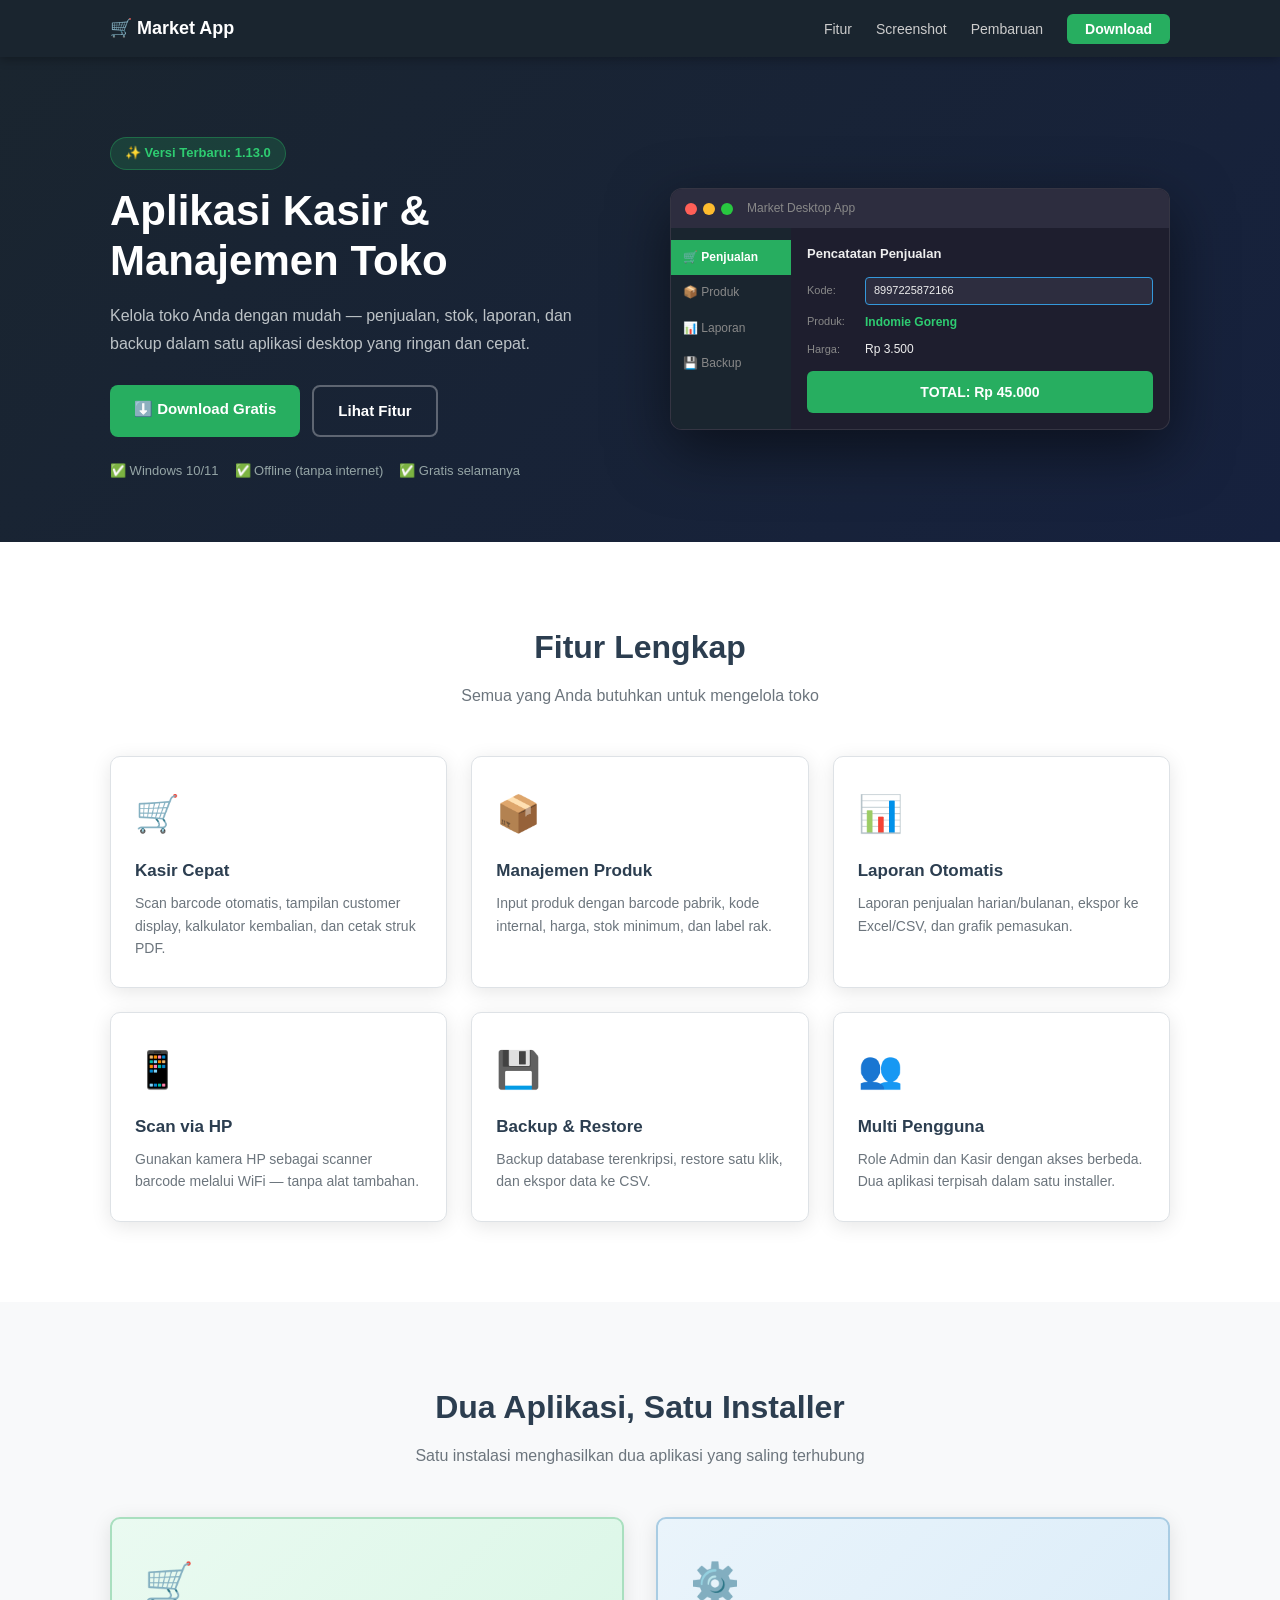
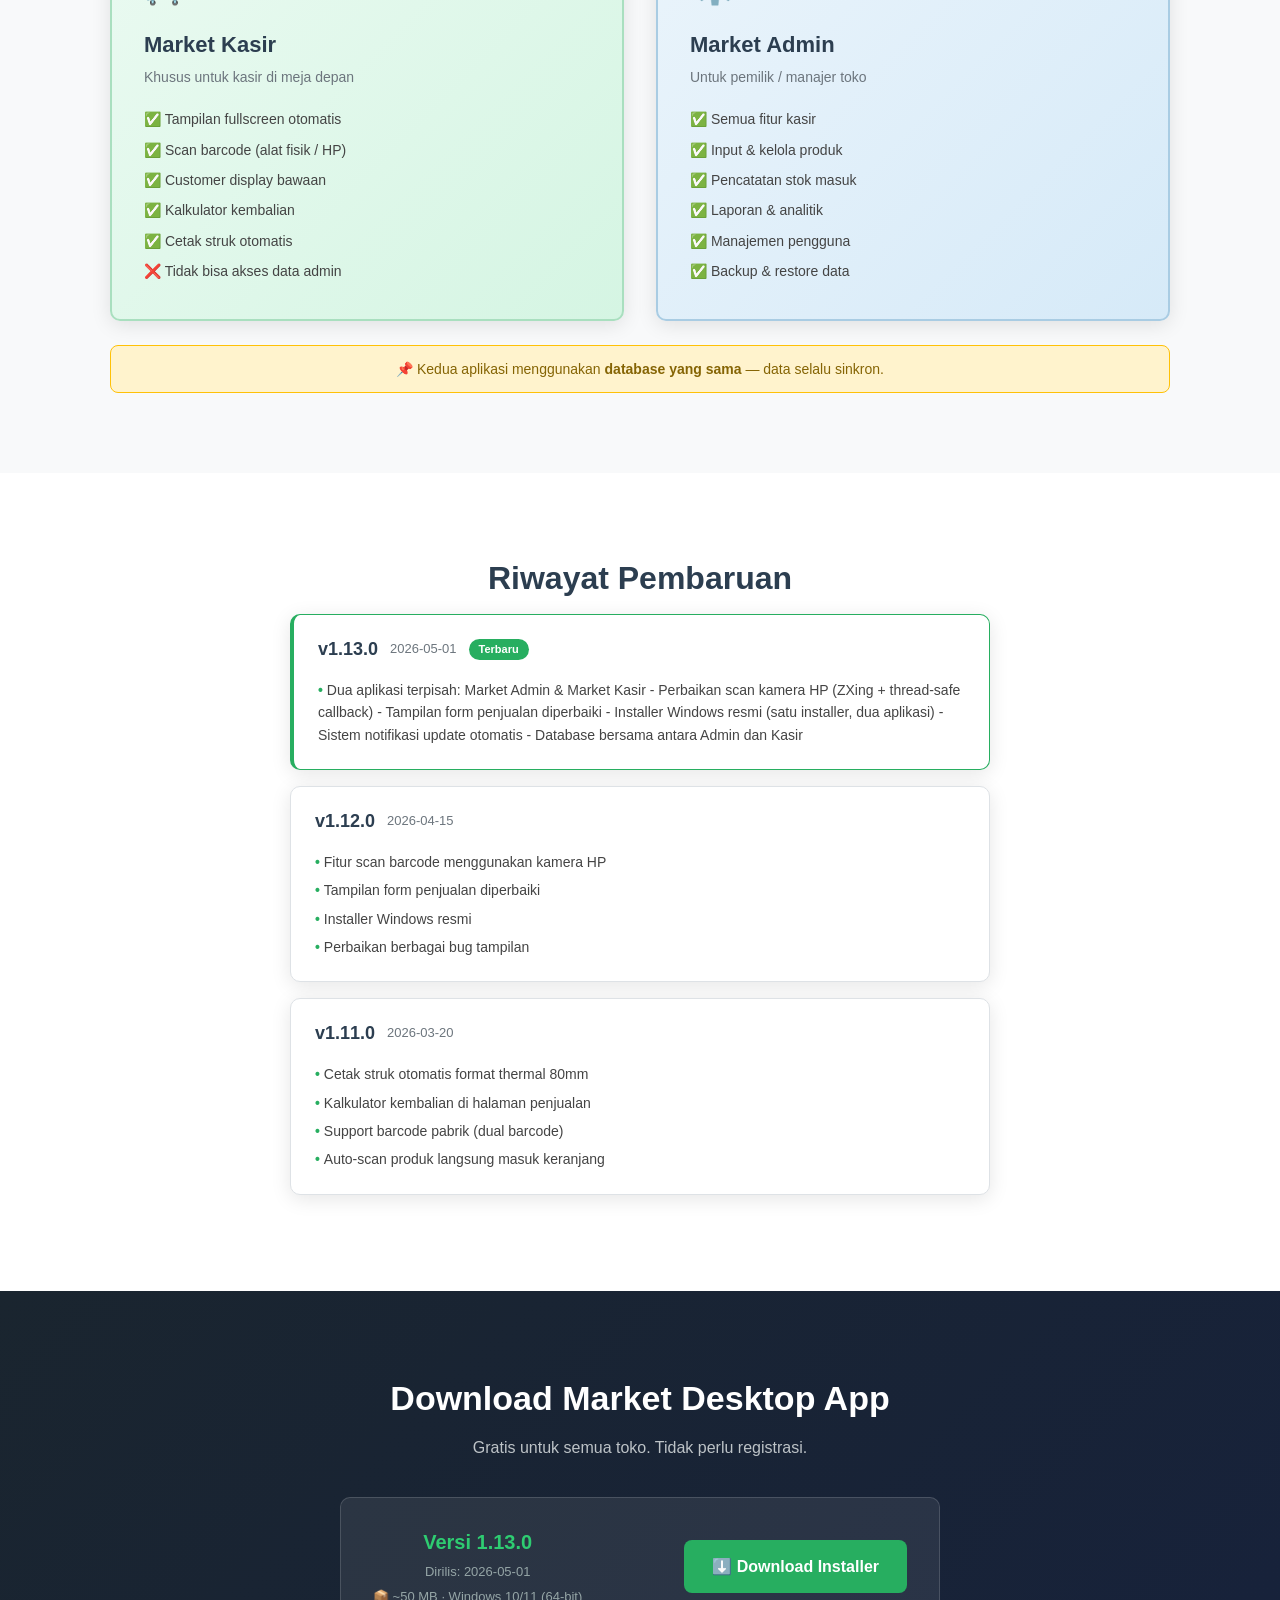
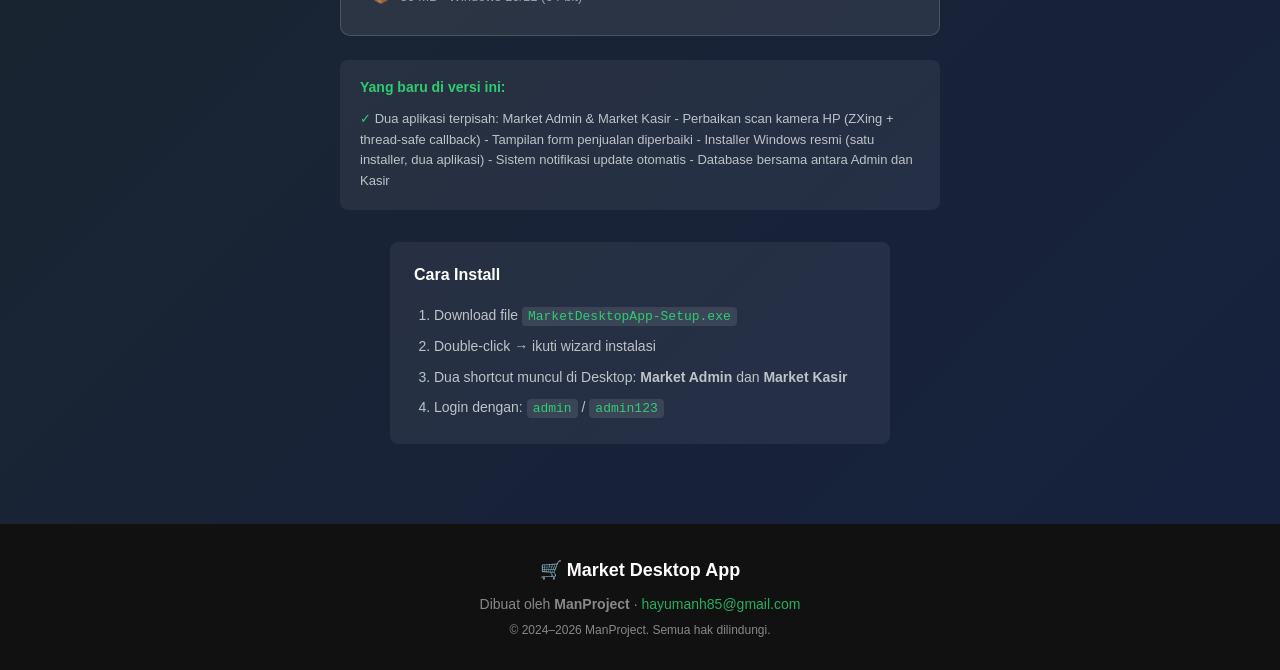
==== index.html @ da77fe24 "Add files via upload" ====
<!DOCTYPE html>
<html lang="id">
<head>
  <meta charset="UTF-8">
  <meta name="viewport" content="width=device-width, initial-scale=1.0">
  <title>Market Desktop App — Aplikasi Kasir & Manajemen Toko</title>
  <meta name="description" content="Aplikasi kasir dan manajemen stok toko. Gratis, mudah digunakan, lengkap dengan laporan dan backup data.">
  <link rel="stylesheet" href="assets/style.css">
</head>
<body>

<!-- ── NAVBAR ─────────────────────────────────────────────────────── -->
<nav class="navbar">
  <div class="container nav-inner">
    <div class="nav-brand">🛒 Market App</div>
    <ul class="nav-links">
      <li><a href="#fitur">Fitur</a></li>
      <li><a href="#screenshot">Screenshot</a></li>
      <li><a href="#changelog">Pembaruan</a></li>
      <li><a href="#download" class="btn-nav">Download</a></li>
    </ul>
  </div>
</nav>

<!-- ── HERO ───────────────────────────────────────────────────────── -->
<section class="hero">
  <div class="container hero-inner">
    <div class="hero-text">
      <div class="badge">✨ Versi Terbaru: <span id="hero-version">1.13.0</span></div>
      <h1>Aplikasi Kasir &amp;<br>Manajemen Toko</h1>
      <p class="hero-sub">
        Kelola toko Anda dengan mudah — penjualan, stok, laporan, dan backup
        dalam satu aplikasi desktop yang ringan dan cepat.
      </p>
      <div class="hero-btns">
        <a href="#download" class="btn btn-primary">⬇️ Download Gratis</a>
        <a href="#fitur" class="btn btn-outline">Lihat Fitur</a>
      </div>
      <div class="hero-meta">
        <span>✅ Windows 10/11</span>
        <span>✅ Offline (tanpa internet)</span>
        <span>✅ Gratis selamanya</span>
      </div>
    </div>
    <div class="hero-visual">
      <div class="app-mockup">
        <div class="mockup-bar">
          <span class="dot red"></span>
          <span class="dot yellow"></span>
          <span class="dot green"></span>
          <span class="mockup-title">Market Desktop App</span>
        </div>
        <div class="mockup-body">
          <div class="mockup-sidebar">
            <div class="mock-menu active">🛒 Penjualan</div>
            <div class="mock-menu">📦 Produk</div>
            <div class="mock-menu">📊 Laporan</div>
            <div class="mock-menu">💾 Backup</div>
          </div>
          <div class="mockup-content">
            <div class="mock-title">Pencatatan Penjualan</div>
            <div class="mock-row"><span class="mock-label">Kode:</span><span class="mock-input">8997225872166</span></div>
            <div class="mock-row"><span class="mock-label">Produk:</span><span class="mock-val green">Indomie Goreng</span></div>
            <div class="mock-row"><span class="mock-label">Harga:</span><span class="mock-val">Rp 3.500</span></div>
            <div class="mock-total">TOTAL: Rp 45.000</div>
          </div>
        </div>
      </div>
    </div>
  </div>
</section>

<!-- ── FITUR ──────────────────────────────────────────────────────── -->
<section class="section" id="fitur">
  <div class="container">
    <h2 class="section-title">Fitur Lengkap</h2>
    <p class="section-sub">Semua yang Anda butuhkan untuk mengelola toko</p>
    <div class="features-grid">
      <div class="feature-card">
        <div class="feature-icon">🛒</div>
        <h3>Kasir Cepat</h3>
        <p>Scan barcode otomatis, tampilan customer display, kalkulator kembalian, dan cetak struk PDF.</p>
      </div>
      <div class="feature-card">
        <div class="feature-icon">📦</div>
        <h3>Manajemen Produk</h3>
        <p>Input produk dengan barcode pabrik, kode internal, harga, stok minimum, dan label rak.</p>
      </div>
      <div class="feature-card">
        <div class="feature-icon">📊</div>
        <h3>Laporan Otomatis</h3>
        <p>Laporan penjualan harian/bulanan, ekspor ke Excel/CSV, dan grafik pemasukan.</p>
      </div>
      <div class="feature-card">
        <div class="feature-icon">📱</div>
        <h3>Scan via HP</h3>
        <p>Gunakan kamera HP sebagai scanner barcode melalui WiFi — tanpa alat tambahan.</p>
      </div>
      <div class="feature-card">
        <div class="feature-icon">💾</div>
        <h3>Backup &amp; Restore</h3>
        <p>Backup database terenkripsi, restore satu klik, dan ekspor data ke CSV.</p>
      </div>
      <div class="feature-card">
        <div class="feature-icon">👥</div>
        <h3>Multi Pengguna</h3>
        <p>Role Admin dan Kasir dengan akses berbeda. Dua aplikasi terpisah dalam satu installer.</p>
      </div>
    </div>
  </div>
</section>

<!-- ── DUA APLIKASI ───────────────────────────────────────────────── -->
<section class="section section-alt" id="apps">
  <div class="container">
    <h2 class="section-title">Dua Aplikasi, Satu Installer</h2>
    <p class="section-sub">Satu instalasi menghasilkan dua aplikasi yang saling terhubung</p>
    <div class="apps-grid">
      <div class="app-card kasir">
        <div class="app-icon">🛒</div>
        <h3>Market Kasir</h3>
        <p class="app-desc">Khusus untuk kasir di meja depan</p>
        <ul>
          <li>✅ Tampilan fullscreen otomatis</li>
          <li>✅ Scan barcode (alat fisik / HP)</li>
          <li>✅ Customer display bawaan</li>
          <li>✅ Kalkulator kembalian</li>
          <li>✅ Cetak struk otomatis</li>
          <li>❌ Tidak bisa akses data admin</li>
        </ul>
      </div>
      <div class="app-card admin">
        <div class="app-icon">⚙️</div>
        <h3>Market Admin</h3>
        <p class="app-desc">Untuk pemilik / manajer toko</p>
        <ul>
          <li>✅ Semua fitur kasir</li>
          <li>✅ Input &amp; kelola produk</li>
          <li>✅ Pencatatan stok masuk</li>
          <li>✅ Laporan &amp; analitik</li>
          <li>✅ Manajemen pengguna</li>
          <li>✅ Backup &amp; restore data</li>
        </ul>
      </div>
    </div>
    <p class="apps-note">📌 Kedua aplikasi menggunakan <strong>database yang sama</strong> — data selalu sinkron.</p>
  </div>
</section>

<!-- ── CHANGELOG ─────────────────────────────────────────────────── -->
<section class="section" id="changelog">
  <div class="container">
    <h2 class="section-title">Riwayat Pembaruan</h2>
    <div class="changelog" id="changelog-list">
      <!-- Diisi otomatis dari version.json -->
      <div class="changelog-loading">Memuat riwayat pembaruan...</div>
    </div>
  </div>
</section>

<!-- ── DOWNLOAD ───────────────────────────────────────────────────── -->
<section class="section section-download" id="download">
  <div class="container download-inner">
    <h2>Download Market Desktop App</h2>
    <p>Gratis untuk semua toko. Tidak perlu registrasi.</p>

    <div class="download-card">
      <div class="download-info">
        <div class="download-version">Versi <span id="dl-version">1.13.0</span></div>
        <div class="download-date">Dirilis: <span id="dl-date">2026-05-01</span></div>
        <div class="download-size">📦 ~50 MB · Windows 10/11 (64-bit)</div>
      </div>
      <a id="dl-btn" href="#" class="btn btn-download" target="_blank">
        ⬇️ Download Installer
      </a>
    </div>

    <div class="download-notes" id="dl-notes">
      <!-- Diisi dari version.json -->
    </div>

    <div class="install-steps">
      <h3>Cara Install</h3>
      <ol>
        <li>Download file <code>MarketDesktopApp-Setup.exe</code></li>
        <li>Double-click → ikuti wizard instalasi</li>
        <li>Dua shortcut muncul di Desktop: <strong>Market Admin</strong> dan <strong>Market Kasir</strong></li>
        <li>Login dengan: <code>admin</code> / <code>admin123</code></li>
      </ol>
    </div>
  </div>
</section>

<!-- ── FOOTER ─────────────────────────────────────────────────────── -->
<footer class="footer">
  <div class="container footer-inner">
    <div class="footer-brand">🛒 Market Desktop App</div>
    <div class="footer-info">
      Dibuat oleh <strong>ManProject</strong> ·
      <a href="mailto:hayumanh85@gmail.com">hayumanh85@gmail.com</a>
    </div>
    <div class="footer-copy">© 2024–2026 ManProject. Semua hak dilindungi.</div>
  </div>
</footer>

<!-- ── SCRIPT ─────────────────────────────────────────────────────── -->
<script>
// Muat data dari version.json
async function muatVersi() {
  try {
    const res = await fetch('version.json?t=' + Date.now());
    const data = await res.json();

    // Update hero
    document.getElementById('hero-version').textContent = data.version;

    // Update download section
    document.getElementById('dl-version').textContent = data.version;
    document.getElementById('dl-date').textContent = data.tanggal;

    const dlBtn = document.getElementById('dl-btn');
    if (data.download_url) dlBtn.href = data.download_url;

    // Tampilkan catatan update
    if (data.notes) {
      const notesEl = document.getElementById('dl-notes');
      const lines = data.notes.split('\\n').filter(l => l.trim());
      notesEl.innerHTML = '<h4>Yang baru di versi ini:</h4><ul>' +
        lines.map(l => `<li>${l.replace(/^[-•]\s*/, '')}</li>`).join('') +
        '</ul>';
    }

    // Changelog
    muatChangelog(data);

  } catch(e) {
    console.error('Gagal muat version.json:', e);
  }
}

function muatChangelog(data) {
  const el = document.getElementById('changelog-list');
  const notes = data.notes ? data.notes.split('\\n').filter(l => l.trim()) : [];
  el.innerHTML = `
    <div class="changelog-item latest">
      <div class="changelog-header">
        <span class="changelog-ver">v${data.version}</span>
        <span class="changelog-date">${data.tanggal}</span>
        <span class="changelog-badge">Terbaru</span>
      </div>
      <ul class="changelog-notes">
        ${notes.map(n => `<li>${n.replace(/^[-•]\s*/, '')}</li>`).join('')}
      </ul>
    </div>
    <div class="changelog-item">
      <div class="changelog-header">
        <span class="changelog-ver">v1.12.0</span>
        <span class="changelog-date">2026-04-15</span>
      </div>
      <ul class="changelog-notes">
        <li>Fitur scan barcode menggunakan kamera HP</li>
        <li>Tampilan form penjualan diperbaiki</li>
        <li>Installer Windows resmi</li>
        <li>Perbaikan berbagai bug tampilan</li>
      </ul>
    </div>
    <div class="changelog-item">
      <div class="changelog-header">
        <span class="changelog-ver">v1.11.0</span>
        <span class="changelog-date">2026-03-20</span>
      </div>
      <ul class="changelog-notes">
        <li>Cetak struk otomatis format thermal 80mm</li>
        <li>Kalkulator kembalian di halaman penjualan</li>
        <li>Support barcode pabrik (dual barcode)</li>
        <li>Auto-scan produk langsung masuk keranjang</li>
      </ul>
    </div>
  `;
}

muatVersi();
</script>

</body>
</html>
---- assets/style.css ----
/* ── Reset & Base ─────────────────────────────────────────────── */
*, *::before, *::after { margin: 0; padding: 0; box-sizing: border-box; }

:root {
  --green:   #27ae60;
  --green-d: #219a52;
  --blue:    #2980b9;
  --dark:    #2c3e50;
  --darker:  #1a252f;
  --light:   #f8f9fa;
  --gray:    #6c757d;
  --border:  #dee2e6;
  --radius:  10px;
  --shadow:  0 4px 20px rgba(0,0,0,.10);
}

html { scroll-behavior: smooth; }

body {
  font-family: -apple-system, 'Segoe UI', Arial, sans-serif;
  color: #333;
  line-height: 1.6;
  background: #fff;
}

.container { max-width: 1100px; margin: 0 auto; padding: 0 20px; }

a { color: var(--green); text-decoration: none; }
a:hover { text-decoration: underline; }

/* ── Navbar ───────────────────────────────────────────────────── */
.navbar {
  position: sticky; top: 0; z-index: 100;
  background: var(--darker);
  box-shadow: 0 2px 10px rgba(0,0,0,.3);
}
.nav-inner {
  display: flex; align-items: center;
  justify-content: space-between;
  padding: 14px 20px;
}
.nav-brand {
  color: white; font-size: 18px; font-weight: 700;
}
.nav-links {
  list-style: none; display: flex; gap: 24px; align-items: center;
}
.nav-links a {
  color: #ccc; font-size: 14px; transition: color .2s;
}
.nav-links a:hover { color: white; text-decoration: none; }
.btn-nav {
  background: var(--green); color: white !important;
  padding: 7px 18px; border-radius: 6px; font-weight: 600;
  transition: background .2s !important;
}
.btn-nav:hover { background: var(--green-d) !important; }

/* ── Hero ─────────────────────────────────────────────────────── */
.hero {
  background: linear-gradient(135deg, var(--darker) 0%, #16213e 100%);
  color: white; padding: 80px 0 60px;
}
.hero-inner {
  display: grid; grid-template-columns: 1fr 1fr;
  gap: 60px; align-items: center;
}
.badge {
  display: inline-block;
  background: rgba(39,174,96,.2); color: #2ecc71;
  border: 1px solid rgba(39,174,96,.4);
  padding: 5px 14px; border-radius: 20px;
  font-size: 13px; font-weight: 600; margin-bottom: 16px;
}
.hero h1 {
  font-size: 42px; font-weight: 800; line-height: 1.2;
  margin-bottom: 16px;
}
.hero-sub {
  font-size: 16px; color: #bdc3c7; margin-bottom: 28px; line-height: 1.7;
}
.hero-btns { display: flex; gap: 12px; margin-bottom: 24px; flex-wrap: wrap; }
.btn {
  display: inline-block; padding: 12px 24px;
  border-radius: 8px; font-weight: 600; font-size: 15px;
  transition: all .2s; cursor: pointer;
}
.btn-primary {
  background: var(--green); color: white;
}
.btn-primary:hover { background: var(--green-d); text-decoration: none; color: white; }
.btn-outline {
  border: 2px solid rgba(255,255,255,.3); color: white;
}
.btn-outline:hover { background: rgba(255,255,255,.1); text-decoration: none; }
.hero-meta { display: flex; gap: 16px; flex-wrap: wrap; }
.hero-meta span { font-size: 13px; color: #95a5a6; }

/* App Mockup */
.app-mockup {
  background: #1e1e2e; border-radius: 12px;
  overflow: hidden; box-shadow: 0 20px 60px rgba(0,0,0,.5);
  border: 1px solid rgba(255,255,255,.1);
}
.mockup-bar {
  background: #2d2d3f; padding: 10px 14px;
  display: flex; align-items: center; gap: 6px;
}
.dot { width: 12px; height: 12px; border-radius: 50%; }
.dot.red    { background: #ff5f57; }
.dot.yellow { background: #febc2e; }
.dot.green  { background: #28c840; }
.mockup-title { color: #888; font-size: 12px; margin-left: 8px; }
.mockup-body { display: flex; }
.mockup-sidebar {
  width: 120px; background: #1a252f; padding: 12px 0;
}
.mock-menu {
  padding: 8px 12px; font-size: 12px; color: #888; cursor: pointer;
}
.mock-menu.active { background: var(--green); color: white; font-weight: 600; }
.mockup-content { flex: 1; padding: 16px; }
.mock-title { font-size: 13px; font-weight: 700; color: #eee; margin-bottom: 12px; }
.mock-row { display: flex; gap: 8px; margin-bottom: 8px; align-items: center; }
.mock-label { font-size: 11px; color: #888; width: 50px; }
.mock-input {
  background: #2d2d3f; color: #eee; font-size: 11px;
  padding: 4px 8px; border-radius: 4px; flex: 1;
  border: 1px solid #3498db;
}
.mock-val { font-size: 12px; color: #eee; }
.mock-val.green { color: #2ecc71; font-weight: 600; }
.mock-total {
  background: var(--green); color: white;
  text-align: center; padding: 10px; border-radius: 6px;
  font-size: 14px; font-weight: 700; margin-top: 12px;
}

/* ── Sections ─────────────────────────────────────────────────── */
.section { padding: 80px 0; }
.section-alt { background: var(--light); }
.section-title {
  font-size: 32px; font-weight: 800; text-align: center;
  color: var(--dark); margin-bottom: 10px;
}
.section-sub {
  text-align: center; color: var(--gray);
  font-size: 16px; margin-bottom: 48px;
}

/* ── Features Grid ────────────────────────────────────────────── */
.features-grid {
  display: grid; grid-template-columns: repeat(3, 1fr); gap: 24px;
}
.feature-card {
  background: white; border-radius: var(--radius);
  padding: 28px 24px; box-shadow: var(--shadow);
  border: 1px solid var(--border);
  transition: transform .2s, box-shadow .2s;
}
.feature-card:hover { transform: translateY(-4px); box-shadow: 0 8px 30px rgba(0,0,0,.12); }
.feature-icon { font-size: 36px; margin-bottom: 14px; }
.feature-card h3 { font-size: 17px; color: var(--dark); margin-bottom: 8px; }
.feature-card p  { font-size: 14px; color: var(--gray); line-height: 1.6; }

/* ── Two Apps ─────────────────────────────────────────────────── */
.apps-grid {
  display: grid; grid-template-columns: 1fr 1fr; gap: 32px;
  margin-bottom: 24px;
}
.app-card {
  border-radius: var(--radius); padding: 32px;
  box-shadow: var(--shadow);
}
.app-card.kasir { background: linear-gradient(135deg, #eafaf1, #d5f5e3); border: 2px solid #a9dfbf; }
.app-card.admin { background: linear-gradient(135deg, #eaf4fb, #d6eaf8); border: 2px solid #a9cce3; }
.app-icon { font-size: 40px; margin-bottom: 12px; }
.app-card h3 { font-size: 22px; font-weight: 700; color: var(--dark); margin-bottom: 4px; }
.app-desc { color: var(--gray); font-size: 14px; margin-bottom: 16px; }
.app-card ul { list-style: none; }
.app-card li { font-size: 14px; padding: 4px 0; color: #444; }
.apps-note {
  text-align: center; background: #fff3cd;
  border: 1px solid #ffc107; border-radius: 8px;
  padding: 12px 20px; font-size: 14px; color: #856404;
}

/* ── Changelog ────────────────────────────────────────────────── */
.changelog { max-width: 700px; margin: 0 auto; }
.changelog-loading { text-align: center; color: var(--gray); padding: 40px; }
.changelog-item {
  background: white; border-radius: var(--radius);
  border: 1px solid var(--border); padding: 20px 24px;
  margin-bottom: 16px; box-shadow: var(--shadow);
}
.changelog-item.latest { border-color: var(--green); border-left: 4px solid var(--green); }
.changelog-header {
  display: flex; align-items: center; gap: 12px; margin-bottom: 12px;
}
.changelog-ver { font-size: 18px; font-weight: 700; color: var(--dark); }
.changelog-date { font-size: 13px; color: var(--gray); }
.changelog-badge {
  background: var(--green); color: white;
  font-size: 11px; font-weight: 600;
  padding: 2px 10px; border-radius: 12px;
}
.changelog-notes { list-style: none; }
.changelog-notes li {
  font-size: 14px; color: #444; padding: 3px 0;
}
.changelog-notes li::before { content: "• "; color: var(--green); font-weight: 700; }

/* ── Download ─────────────────────────────────────────────────── */
.section-download {
  background: linear-gradient(135deg, var(--darker), #16213e);
  color: white; padding: 80px 0;
}
.download-inner { text-align: center; }
.download-inner h2 { font-size: 34px; font-weight: 800; margin-bottom: 10px; }
.download-inner > p { color: #bdc3c7; font-size: 16px; margin-bottom: 36px; }
.download-card {
  background: rgba(255,255,255,.08);
  border: 1px solid rgba(255,255,255,.15);
  border-radius: var(--radius); padding: 28px 32px;
  display: flex; align-items: center; justify-content: space-between;
  max-width: 600px; margin: 0 auto 24px; gap: 20px;
}
.download-version { font-size: 20px; font-weight: 700; color: #2ecc71; }
.download-date, .download-size { font-size: 13px; color: #95a5a6; margin-top: 4px; }
.btn-download {
  background: var(--green); color: white;
  padding: 14px 28px; border-radius: 8px;
  font-size: 16px; font-weight: 700; white-space: nowrap;
  transition: background .2s;
}
.btn-download:hover { background: var(--green-d); text-decoration: none; color: white; }
.download-notes {
  max-width: 600px; margin: 0 auto 32px;
  background: rgba(255,255,255,.06);
  border-radius: 8px; padding: 16px 20px;
  text-align: left;
}
.download-notes h4 { color: #2ecc71; font-size: 14px; margin-bottom: 8px; }
.download-notes ul { list-style: none; }
.download-notes li { font-size: 13px; color: #bdc3c7; padding: 2px 0; }
.download-notes li::before { content: "✓ "; color: #2ecc71; }
.install-steps {
  max-width: 500px; margin: 0 auto;
  background: rgba(255,255,255,.06);
  border-radius: 8px; padding: 20px 24px; text-align: left;
}
.install-steps h3 { color: white; font-size: 16px; margin-bottom: 12px; }
.install-steps ol { padding-left: 20px; }
.install-steps li { font-size: 14px; color: #bdc3c7; padding: 4px 0; }
.install-steps code {
  background: rgba(255,255,255,.1); padding: 2px 6px;
  border-radius: 4px; font-size: 13px; color: #2ecc71;
}

/* ── Footer ───────────────────────────────────────────────────── */
.footer {
  background: #111; color: #888; padding: 32px 0;
  text-align: center;
}
.footer-brand { font-size: 18px; font-weight: 700; color: white; margin-bottom: 8px; }
.footer-info { font-size: 14px; margin-bottom: 6px; }
.footer-info a { color: var(--green); }
.footer-copy { font-size: 12px; }

/* ── Responsive ───────────────────────────────────────────────── */
@media (max-width: 768px) {
  .hero-inner { grid-template-columns: 1fr; gap: 40px; }
  .hero h1 { font-size: 30px; }
  .hero-visual { display: none; }
  .features-grid { grid-template-columns: 1fr; }
  .apps-grid { grid-template-columns: 1fr; }
  .download-card { flex-direction: column; text-align: center; }
  .nav-links { display: none; }
}
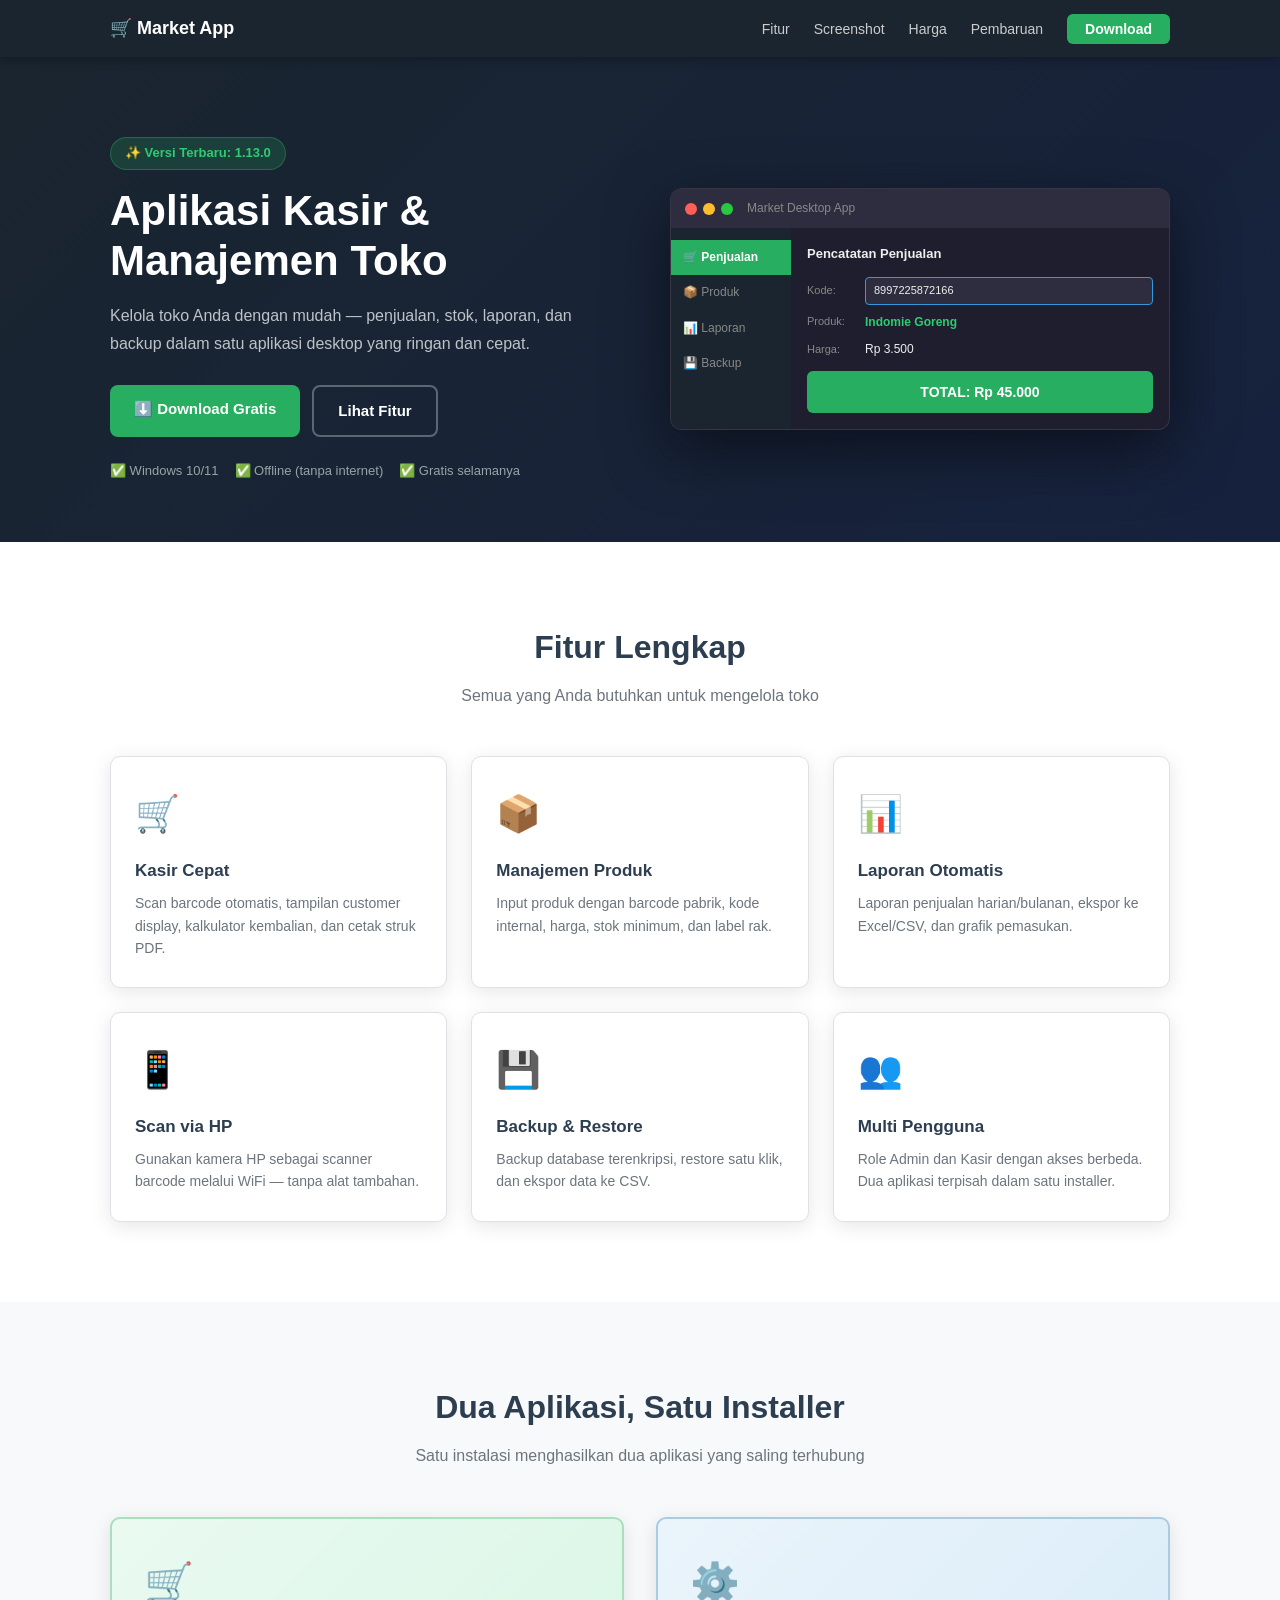
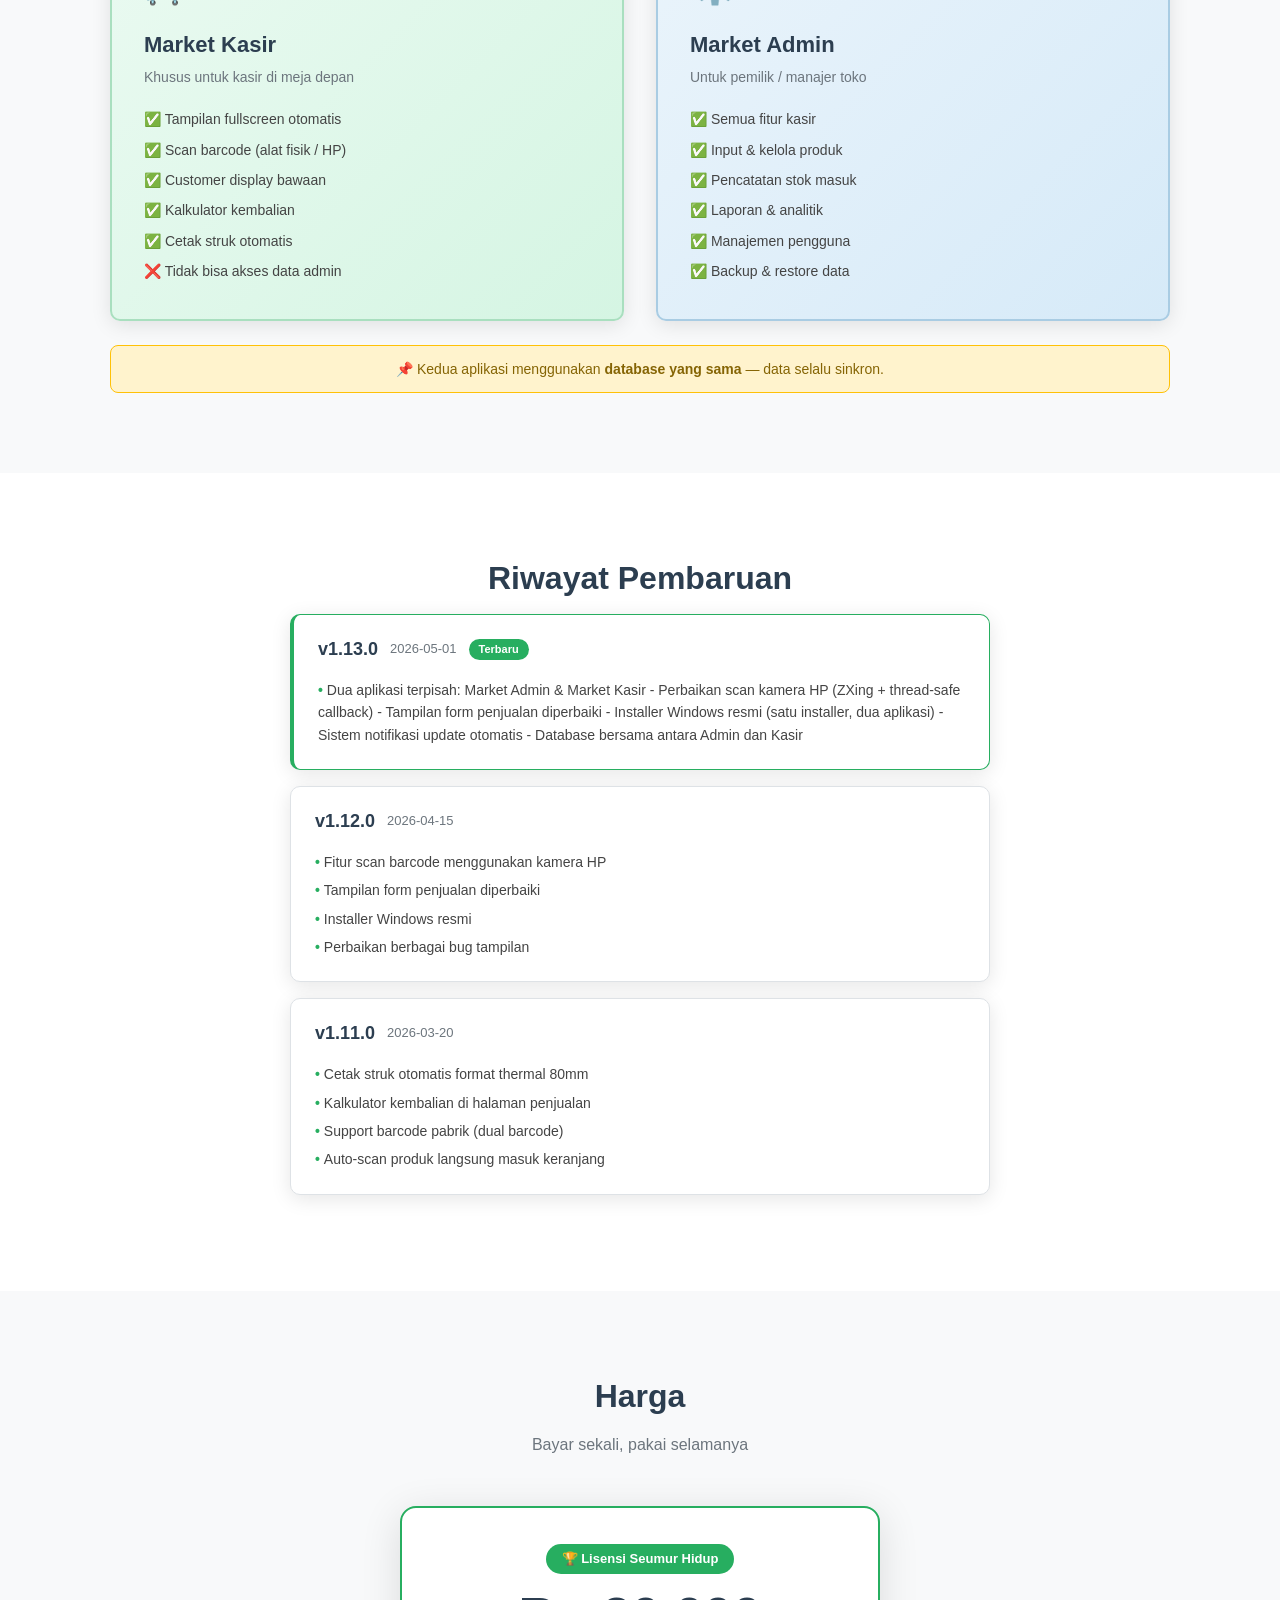
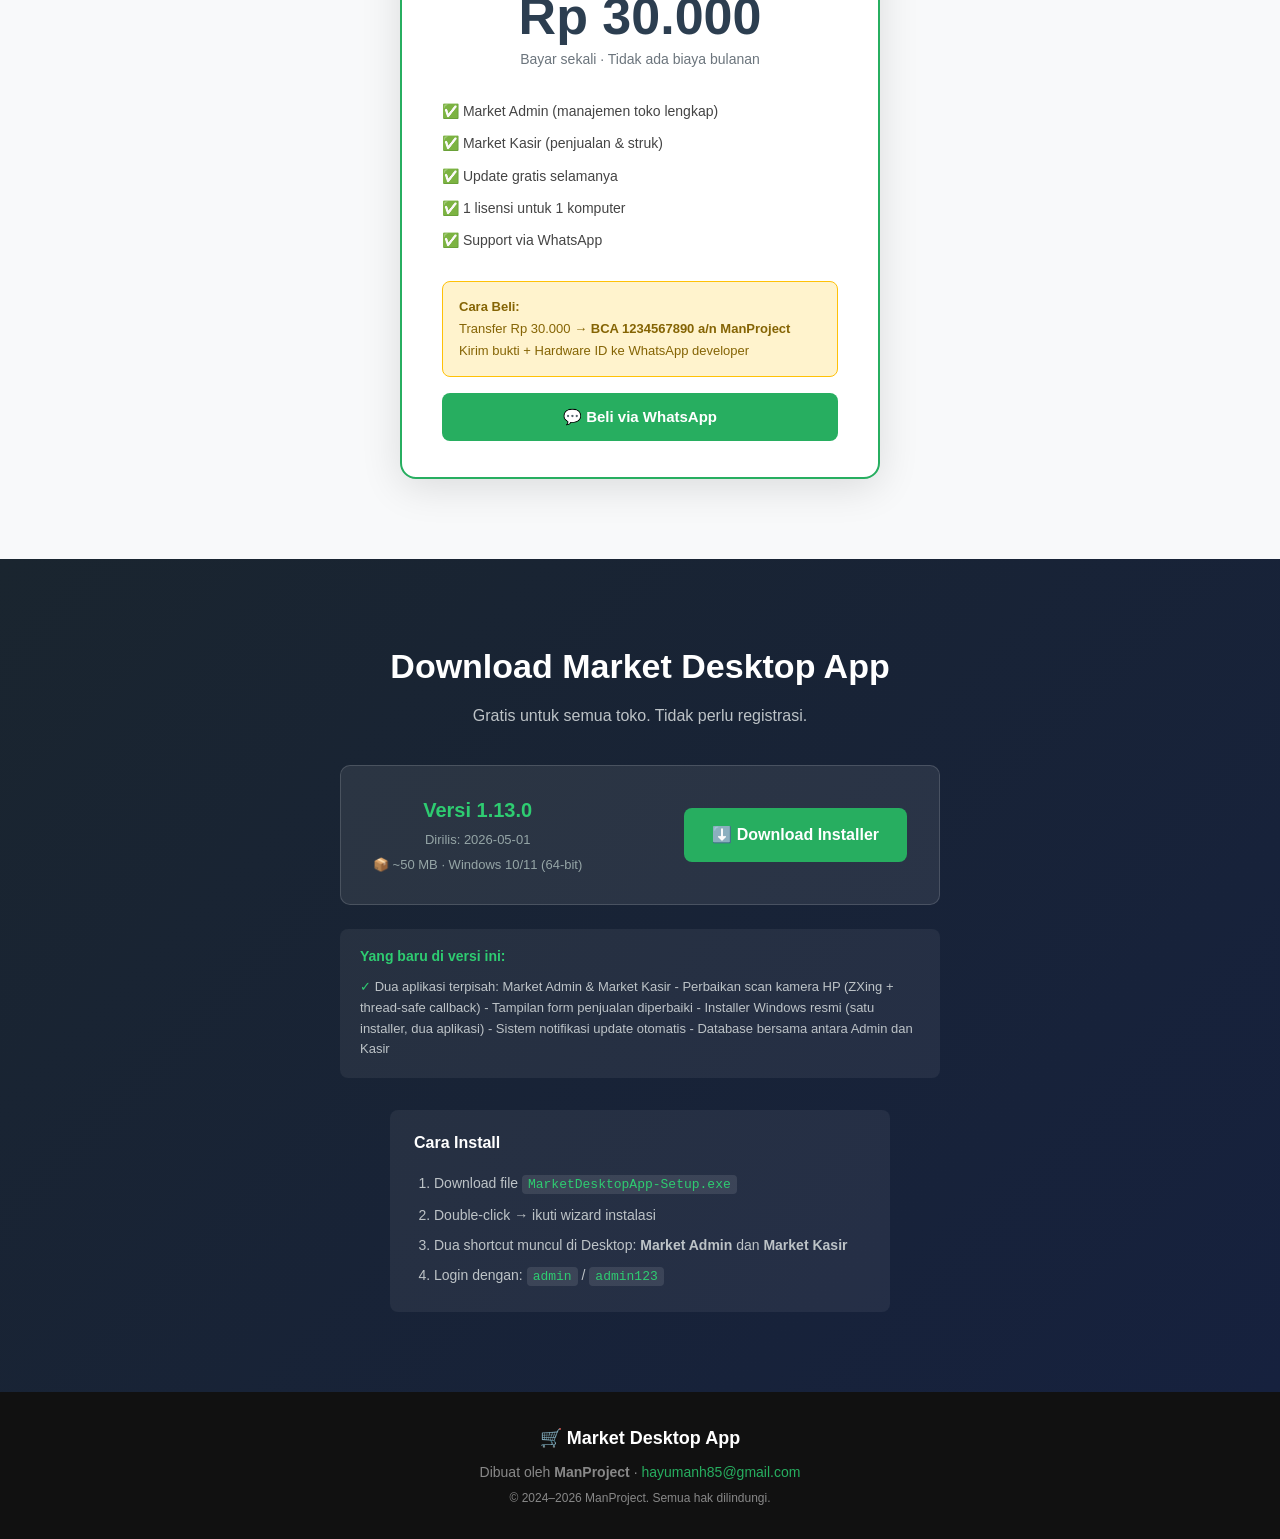
==== commit c8728de5: "Update v1.13.0 - Harga Rp 75.000, fitur lisensi, dua aplikasi Admin & Kasir" ====
--- a/index.html
+++ b/index.html
@@ -16,6 +16,7 @@
     <ul class="nav-links">
       <li><a href="#fitur">Fitur</a></li>
       <li><a href="#screenshot">Screenshot</a></li>
+      <li><a href="#harga">Harga</a></li>
       <li><a href="#changelog">Pembaruan</a></li>
       <li><a href="#download" class="btn-nav">Download</a></li>
     </ul>
@@ -158,6 +159,35 @@
   </div>
 </section>
 
+<!-- ── HARGA ──────────────────────────────────────────────────── -->
+<section class="section section-alt" id="harga">
+  <div class="container">
+    <h2 class="section-title">Harga</h2>
+    <p class="section-sub">Bayar sekali, pakai selamanya</p>
+    <div class="pricing-card">
+      <div class="pricing-badge">🏆 Lisensi Seumur Hidup</div>
+      <div class="pricing-price">Rp 30.000</div>
+      <div class="pricing-sub">Bayar sekali · Tidak ada biaya bulanan</div>
+      <ul class="pricing-list">
+        <li>✅ Market Admin (manajemen toko lengkap)</li>
+        <li>✅ Market Kasir (penjualan &amp; struk)</li>
+        <li>✅ Update gratis selamanya</li>
+        <li>✅ 1 lisensi untuk 1 komputer</li>
+        <li>✅ Support via WhatsApp</li>
+      </ul>
+      <div class="pricing-rekening">
+        <strong>Cara Beli:</strong><br>
+        Transfer Rp 30.000 → <strong>BCA 1234567890 a/n ManProject</strong><br>
+        Kirim bukti + Hardware ID ke WhatsApp developer
+      </div>
+      <a href="https://wa.me/6285xxxxxxxxxx" class="btn btn-primary" target="_blank"
+         style="display:block;text-align:center;margin-top:16px;text-decoration:none;">
+        💬 Beli via WhatsApp
+      </a>
+    </div>
+  </div>
+</section>
+
 <!-- ── DOWNLOAD ───────────────────────────────────────────────────── -->
 <section class="section section-download" id="download">
   <div class="container download-inner">
--- a/assets/style.css
+++ b/assets/style.css
@@ -277,3 +277,36 @@
   .download-card { flex-direction: column; text-align: center; }
   .nav-links { display: none; }
 }
+
+/* ── Pricing ──────────────────────────────────────────────────── */
+.pricing-card {
+  max-width: 480px; margin: 0 auto;
+  background: white; border-radius: 16px;
+  box-shadow: 0 8px 40px rgba(0,0,0,.12);
+  border: 2px solid var(--green);
+  padding: 36px 40px; text-align: center;
+}
+.pricing-badge {
+  display: inline-block;
+  background: var(--green); color: white;
+  font-size: 13px; font-weight: 700;
+  padding: 5px 16px; border-radius: 20px;
+  margin-bottom: 16px;
+}
+.pricing-price {
+  font-size: 52px; font-weight: 900;
+  color: var(--dark); line-height: 1;
+  margin-bottom: 6px;
+}
+.pricing-sub { color: var(--gray); font-size: 14px; margin-bottom: 24px; }
+.pricing-list {
+  list-style: none; text-align: left;
+  margin-bottom: 24px;
+}
+.pricing-list li { font-size: 14px; padding: 5px 0; color: #444; }
+.pricing-rekening {
+  background: #fff3cd; border: 1px solid #ffc107;
+  border-radius: 8px; padding: 14px 16px;
+  font-size: 13px; color: #856404; text-align: left;
+  line-height: 1.7;
+}
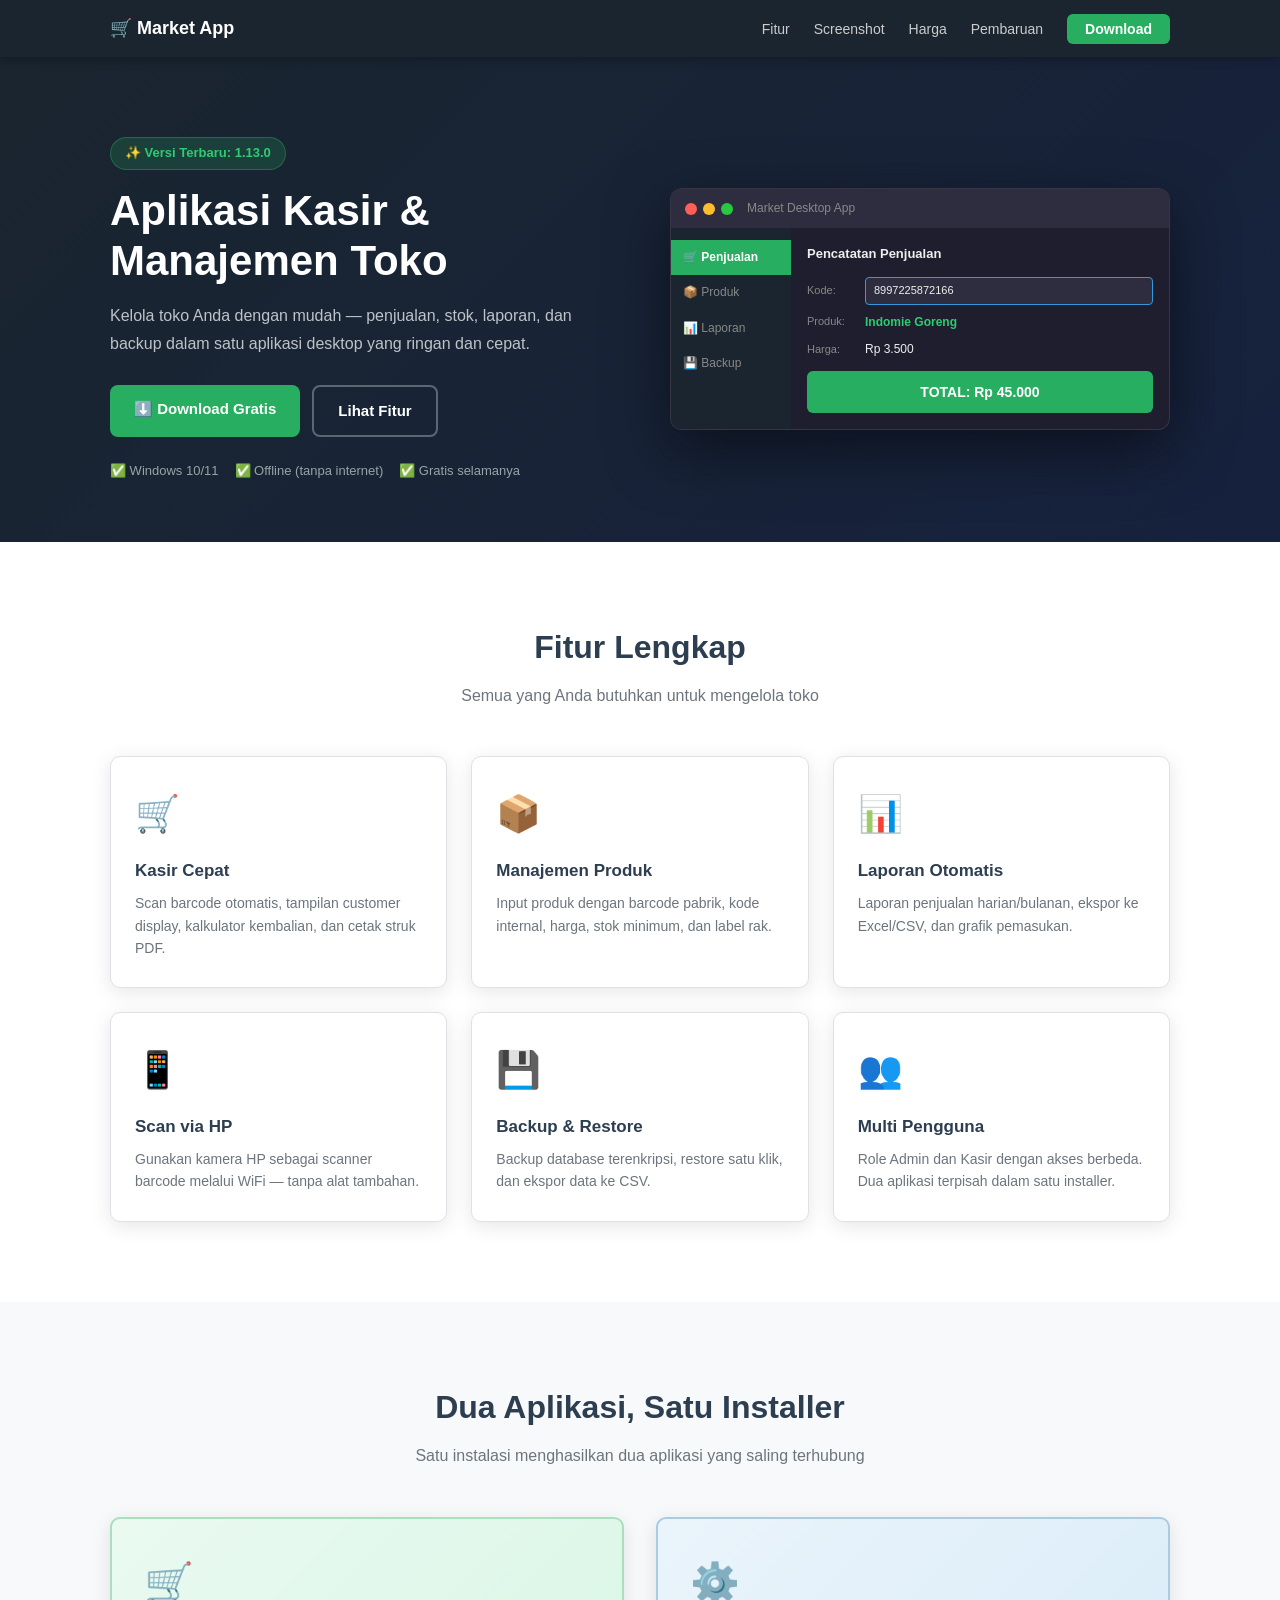
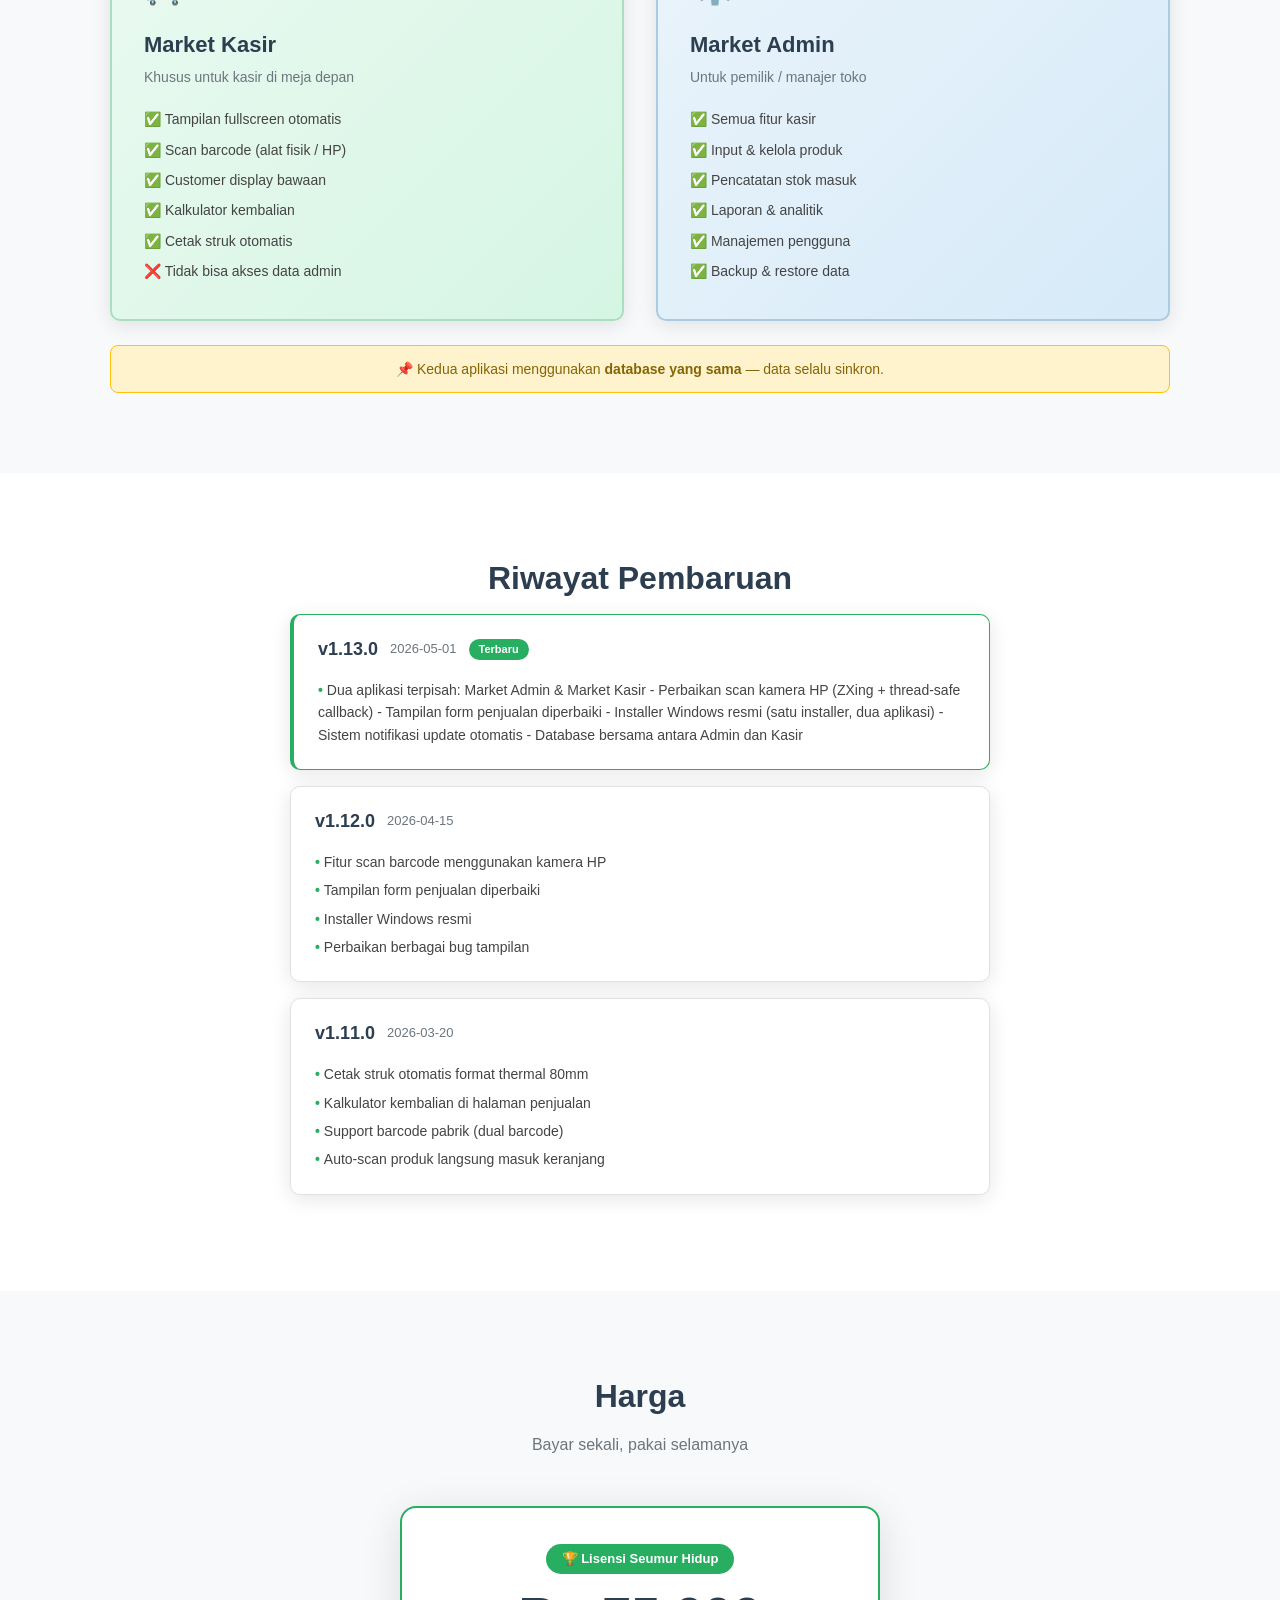
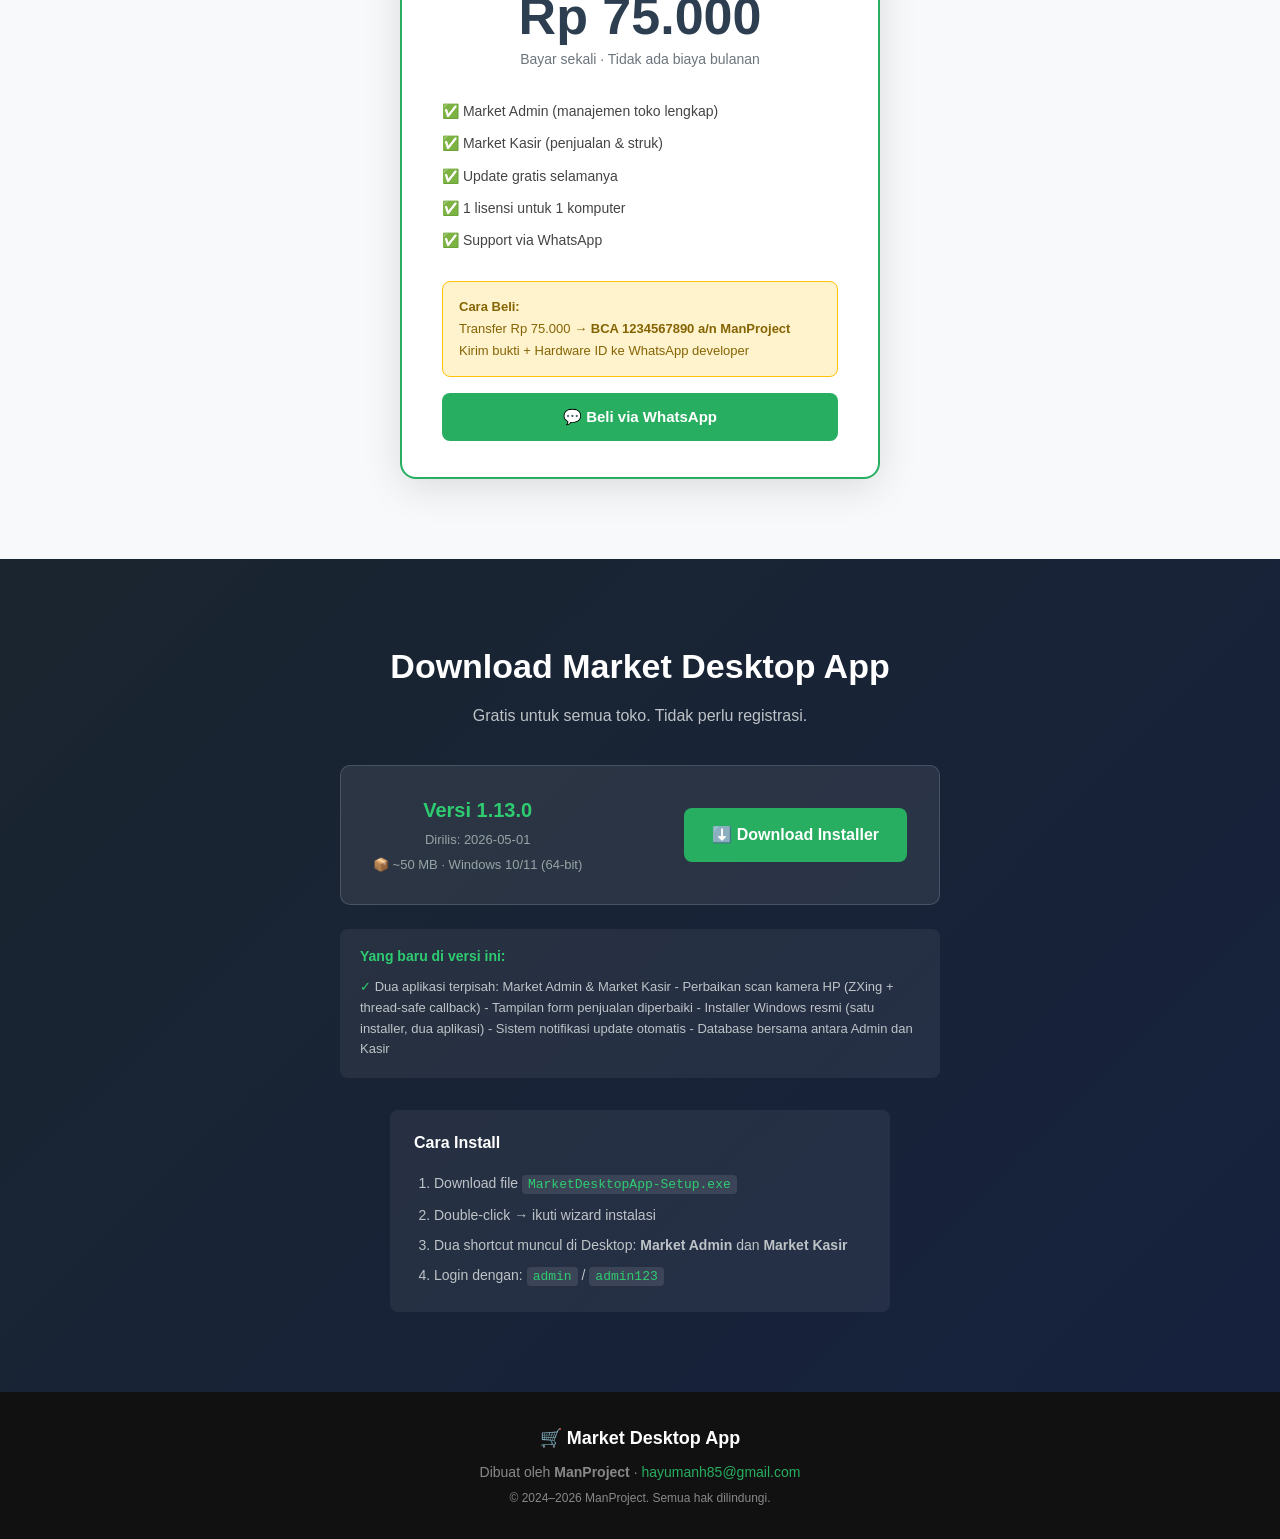
==== commit 79dd5c72: "Update harga Rp 75.000" ====
--- a/index.html
+++ b/index.html
@@ -166,7 +166,7 @@
     <p class="section-sub">Bayar sekali, pakai selamanya</p>
     <div class="pricing-card">
       <div class="pricing-badge">🏆 Lisensi Seumur Hidup</div>
-      <div class="pricing-price">Rp 30.000</div>
+      <div class="pricing-price">Rp 75.000</div>
       <div class="pricing-sub">Bayar sekali · Tidak ada biaya bulanan</div>
       <ul class="pricing-list">
         <li>✅ Market Admin (manajemen toko lengkap)</li>
@@ -177,7 +177,7 @@
       </ul>
       <div class="pricing-rekening">
         <strong>Cara Beli:</strong><br>
-        Transfer Rp 30.000 → <strong>BCA 1234567890 a/n ManProject</strong><br>
+        Transfer Rp 75.000 → <strong>BCA 1234567890 a/n ManProject</strong><br>
         Kirim bukti + Hardware ID ke WhatsApp developer
       </div>
       <a href="https://wa.me/6285xxxxxxxxxx" class="btn btn-primary" target="_blank"
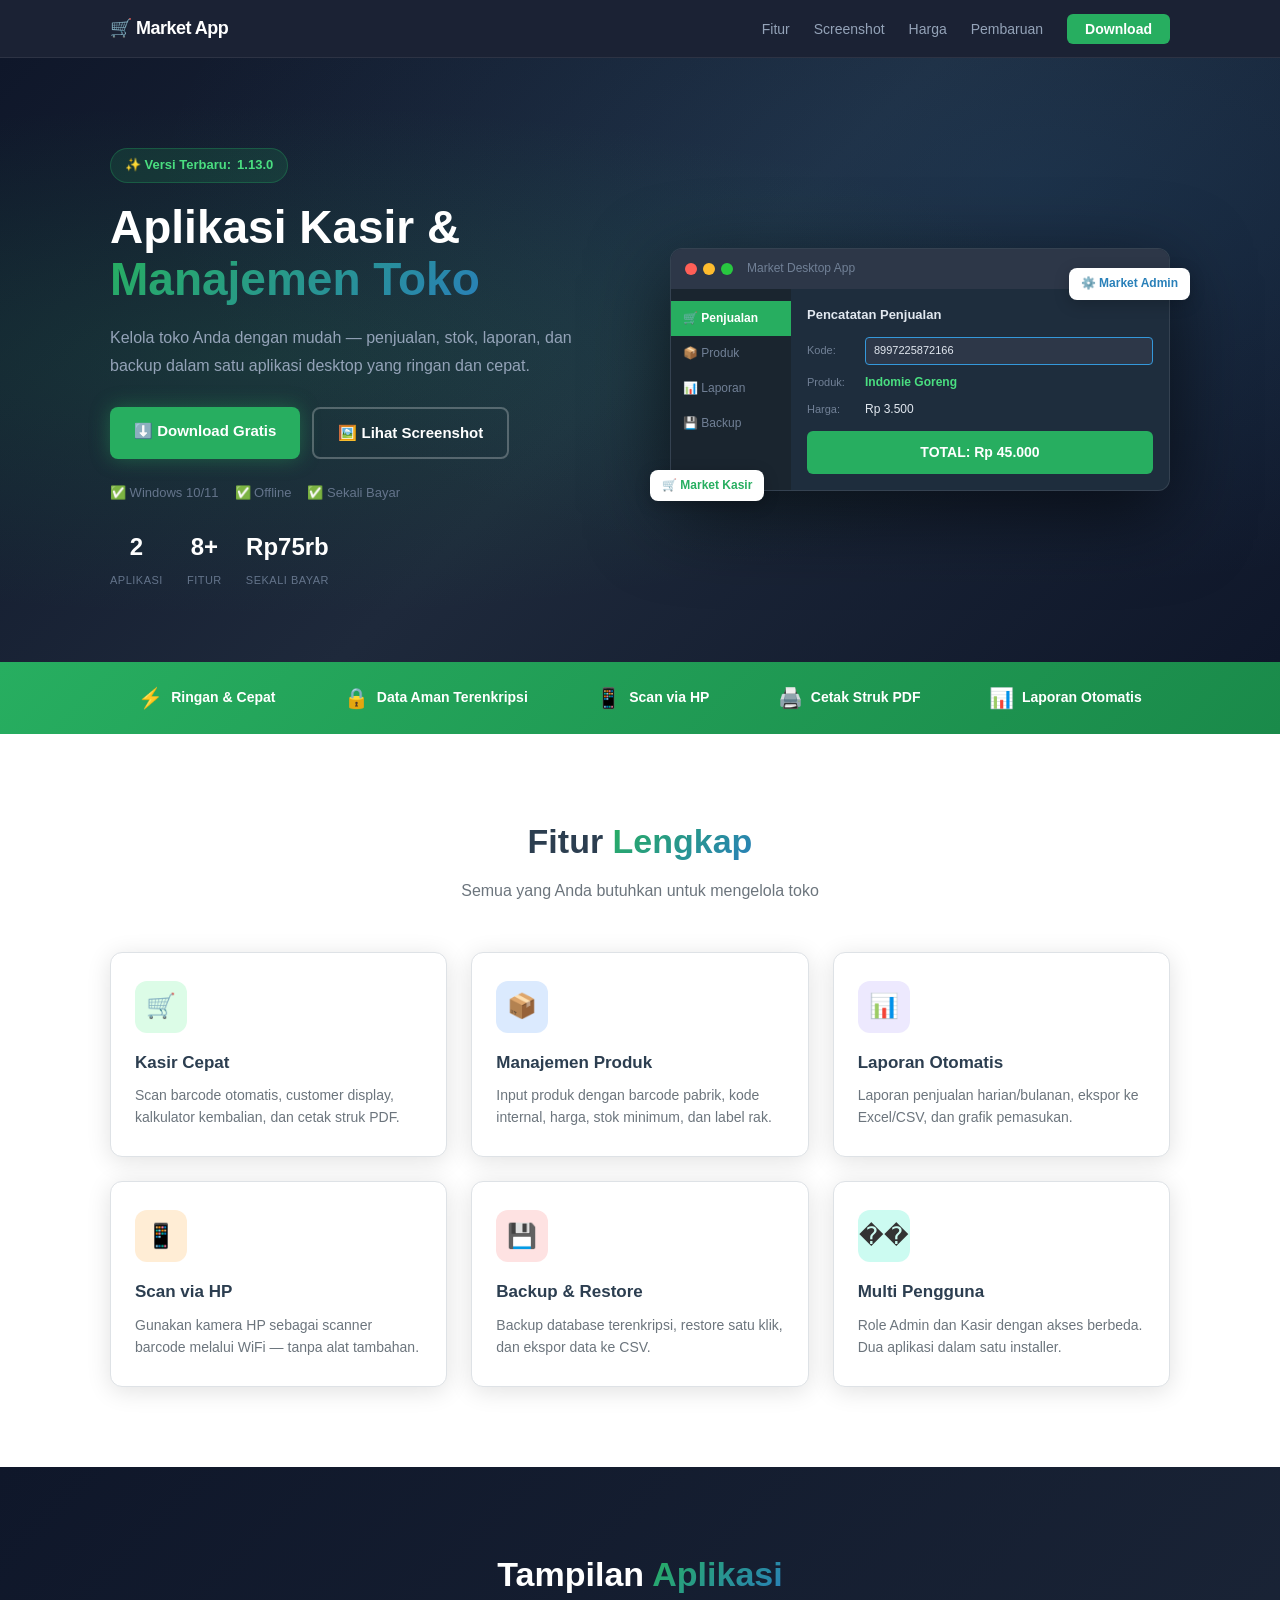
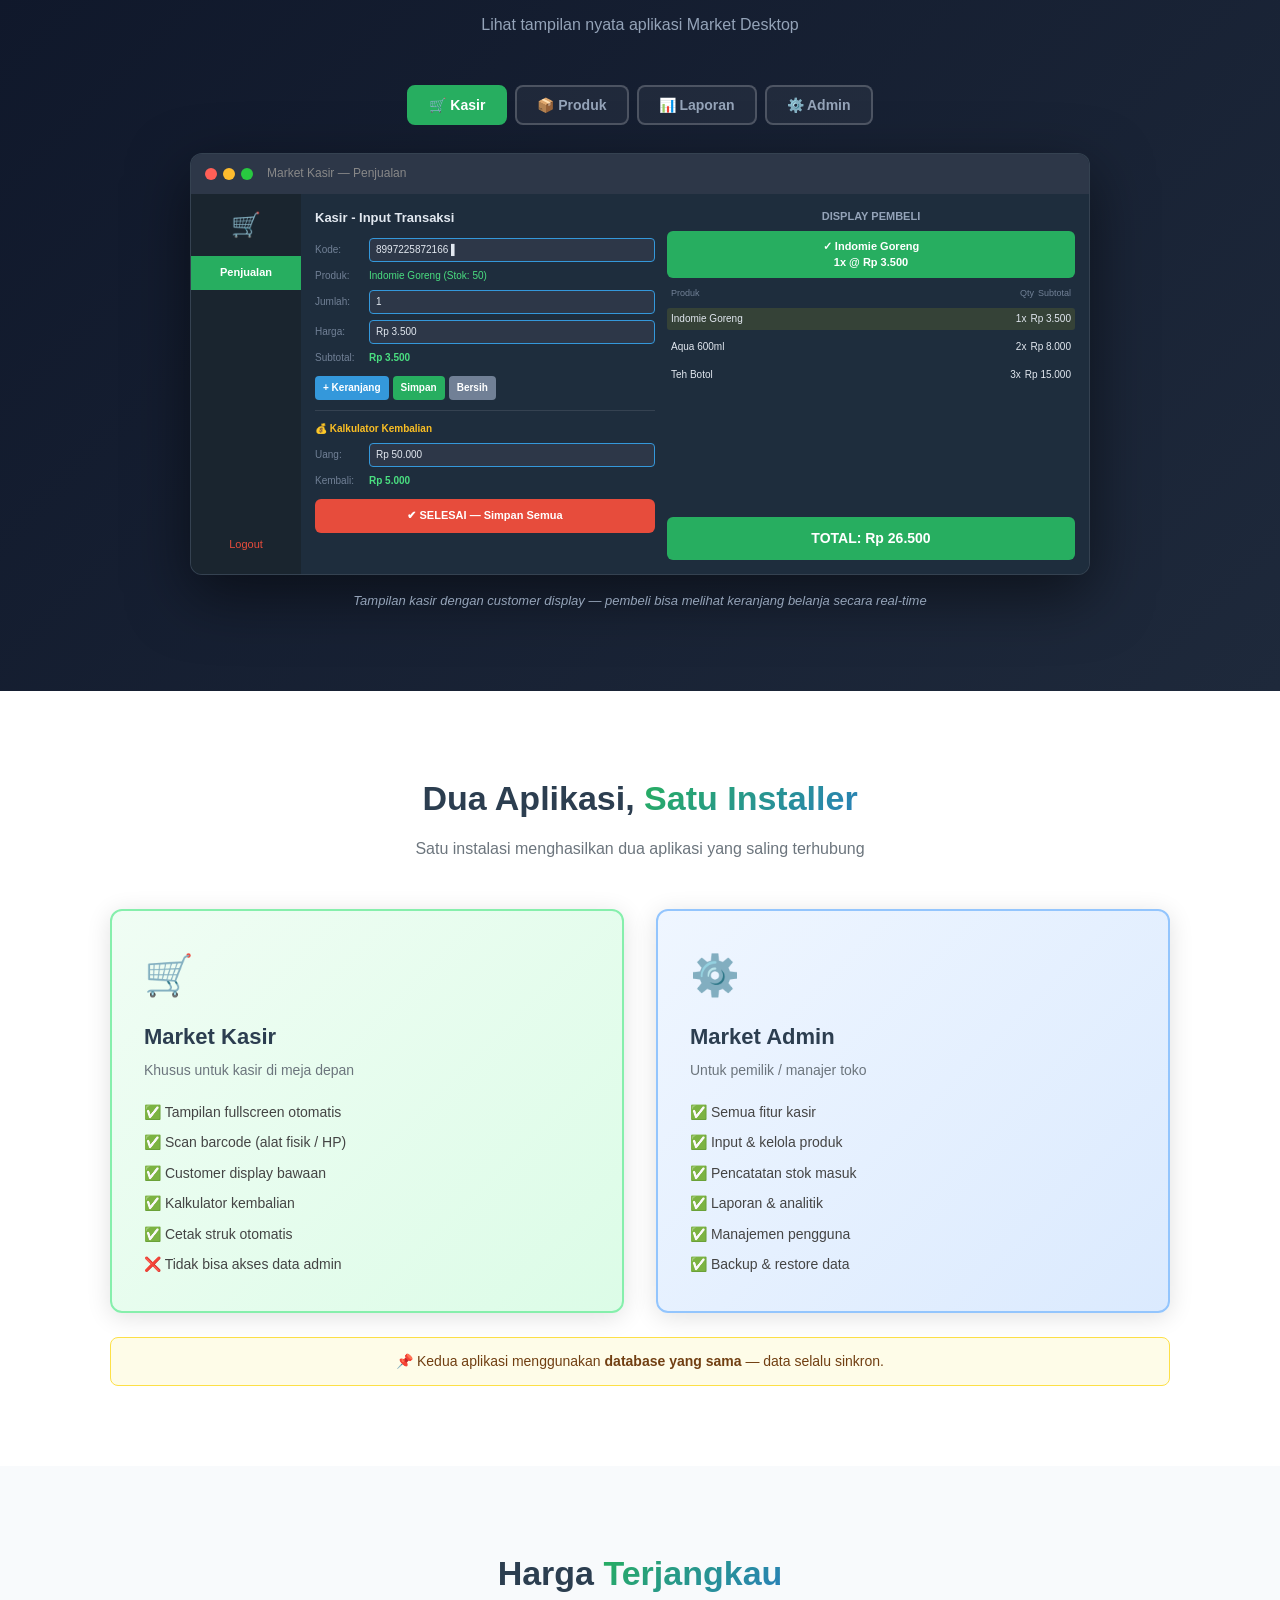
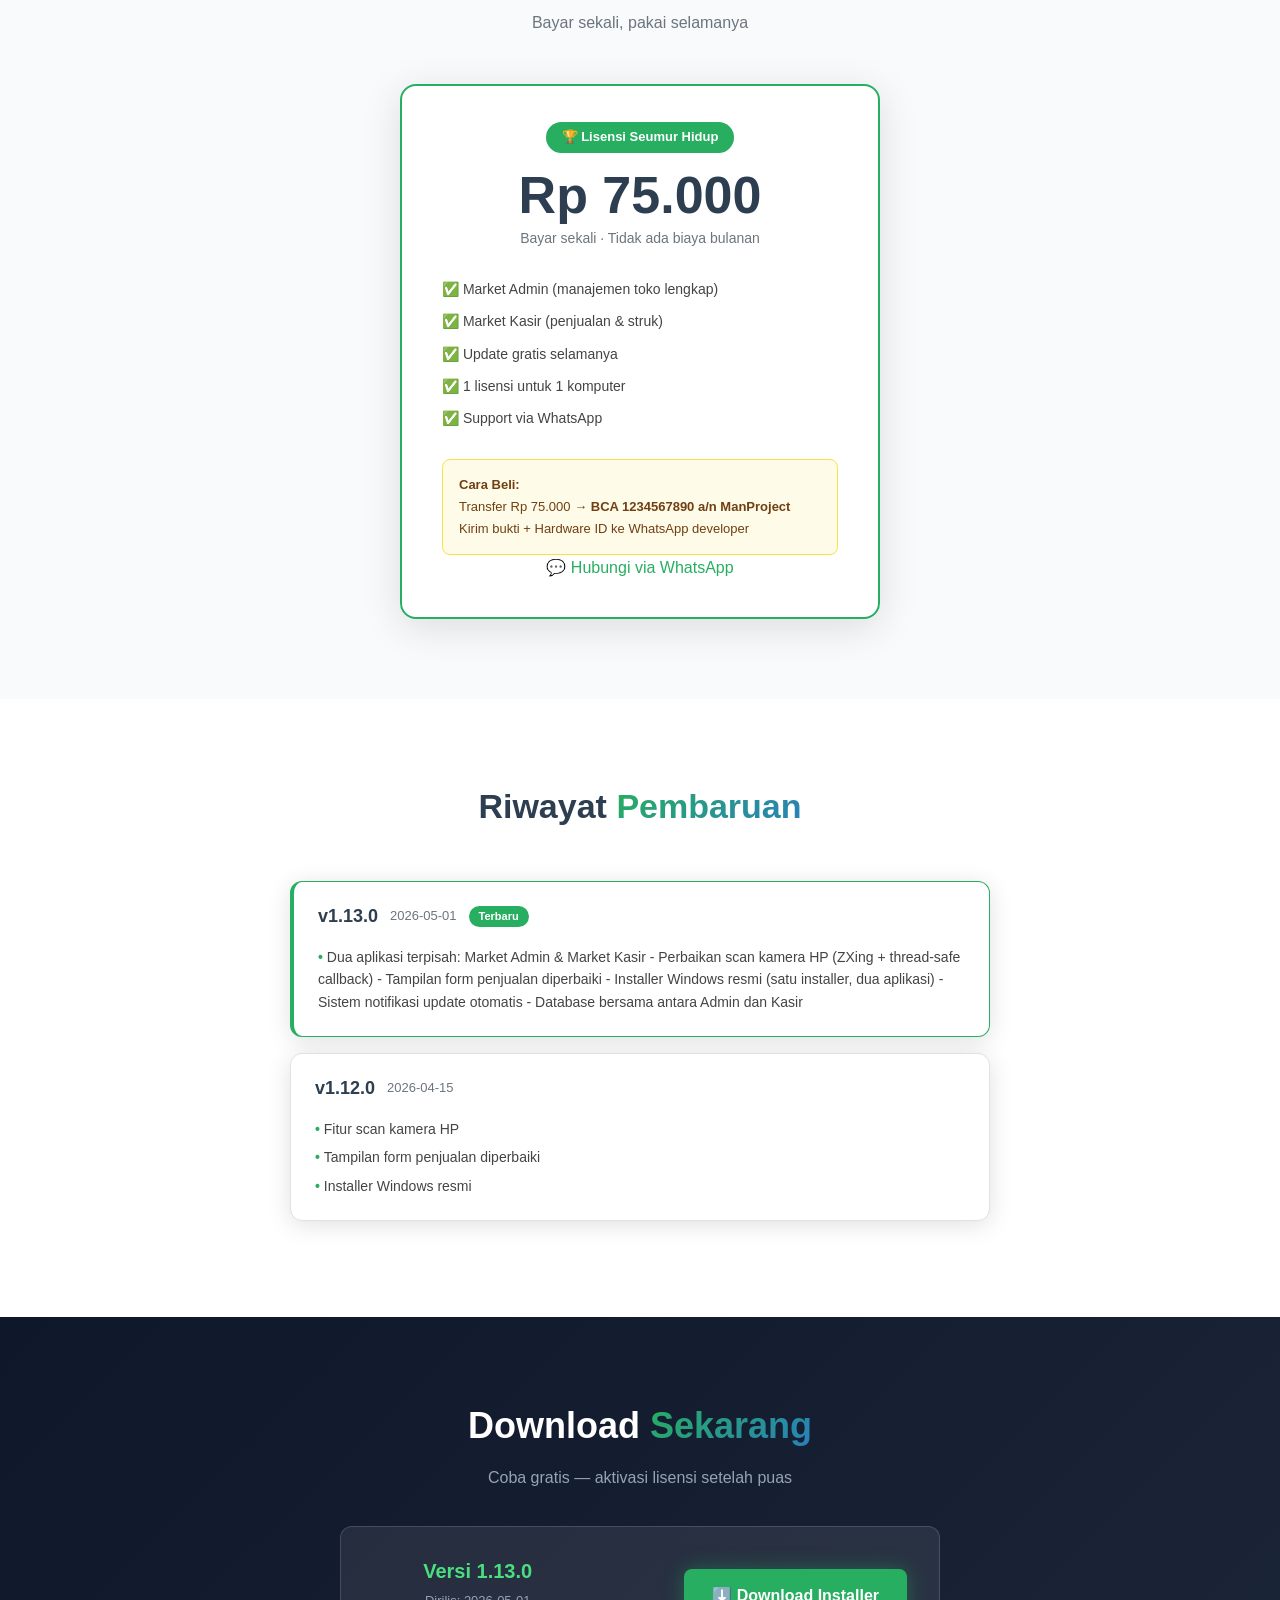
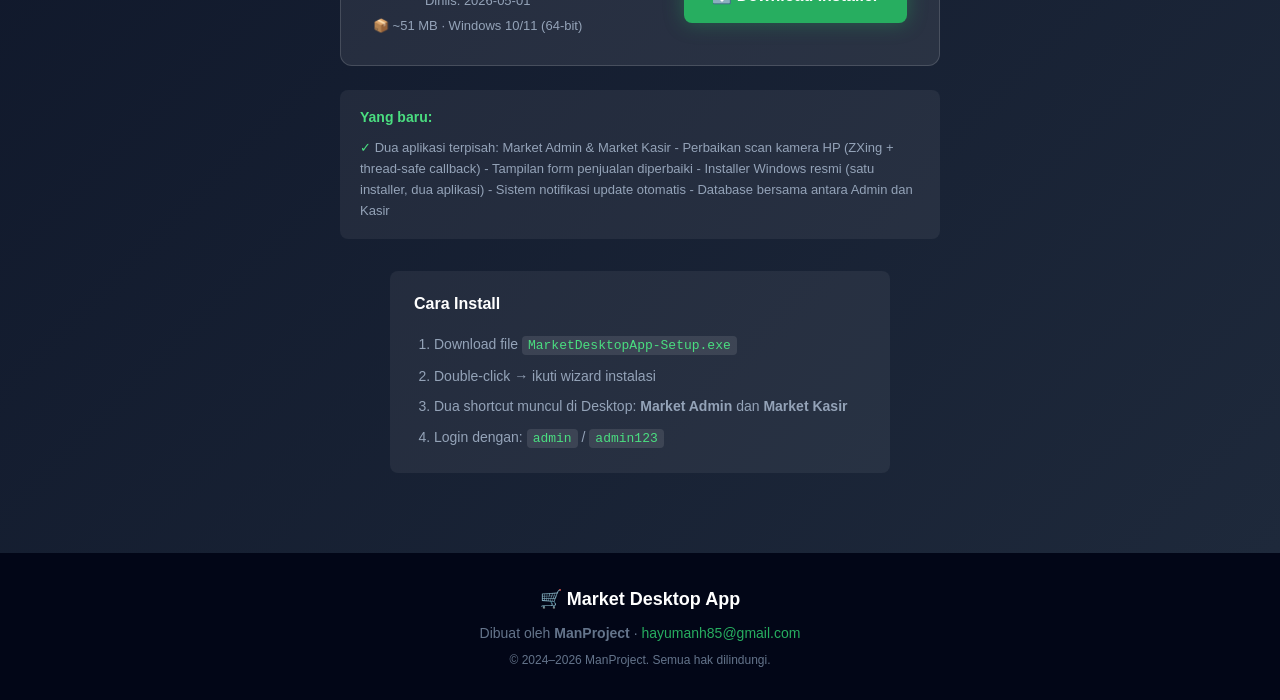
==== commit 8c51439b: "Tambah halaman pembelian dengan form validasi + Trakteer" ====
--- a/index.html
+++ b/index.html
@@ -1,316 +1,422 @@
-<!DOCTYPE html>
-<html lang="id">
-<head>
-  <meta charset="UTF-8">
-  <meta name="viewport" content="width=device-width, initial-scale=1.0">
-  <title>Market Desktop App — Aplikasi Kasir & Manajemen Toko</title>
-  <meta name="description" content="Aplikasi kasir dan manajemen stok toko. Gratis, mudah digunakan, lengkap dengan laporan dan backup data.">
-  <link rel="stylesheet" href="assets/style.css">
-</head>
-<body>
+﻿<!DOCTYPE html>
+<html lang="id">
+<head>
+<meta charset="UTF-8">
+<meta name="viewport" content="width=device-width, initial-scale=1.0">
+<title>Market Desktop App — Aplikasi Kasir & Manajemen Toko</title>
+<meta name="description" content="Aplikasi kasir dan manajemen stok toko untuk Windows.">
+<link rel="stylesheet" href="assets/style.css">
+</head>
+<body>
+<nav class="navbar">
+  <div class="container nav-inner">
+    <div class="nav-brand">🛒 Market App</div>
+    <ul class="nav-links">
+      <li><a href="#fitur">Fitur</a></li>
+      <li><a href="#screenshot">Screenshot</a></li>
+      <li><a href="#harga">Harga</a></li>
+      <li><a href="#changelog">Pembaruan</a></li>
+      <li><a href="#download" class="btn-nav">Download</a></li>
+    </ul>
+    <button class="nav-toggle" onclick="toggleNav()">☰</button>
+  </div>
+</nav>
+
+<section class="hero">
+  <div class="hero-bg-anim"></div>
+  <div class="container hero-inner">
+    <div class="hero-text" data-aos="fade-right">
+      <div class="badge pulse">✨ Versi Terbaru: <span id="hero-version">1.13.0</span></div>
+      <h1>Aplikasi Kasir &amp;<br><span class="gradient-text">Manajemen Toko</span></h1>
+      <p class="hero-sub">Kelola toko Anda dengan mudah — penjualan, stok, laporan, dan backup dalam satu aplikasi desktop yang ringan dan cepat.</p>
+      <div class="hero-btns">
+        <a href="https://github.com/hayumanh85-hub/market-desktop-app/releases/download/v1.13.0/MarketDesktopApp-Setup.exe" class="btn btn-primary glow">⬇️ Download Gratis</a>
+        <a href="#screenshot" class="btn btn-outline">🖼️ Lihat Screenshot</a>
+      </div>
+      <div class="hero-meta">
+        <span>✅ Windows 10/11</span>
+        <span>✅ Offline</span>
+        <span>✅ Sekali Bayar</span>
+      </div>
+      <div class="hero-stats">
+        <div class="stat"><span class="stat-num">2</span><span class="stat-lbl">Aplikasi</span></div>
+        <div class="stat"><span class="stat-num">8+</span><span class="stat-lbl">Fitur</span></div>
+        <div class="stat"><span class="stat-num">Rp75rb</span><span class="stat-lbl">Sekali Bayar</span></div>
+      </div>
+    </div>
+    <div class="hero-visual" data-aos="fade-left">
+      <div class="app-mockup float-anim">
+        <div class="mockup-bar">
+          <span class="dot red"></span><span class="dot yellow"></span><span class="dot green"></span>
+          <span class="mockup-title">Market Desktop App</span>
+        </div>
+        <div class="mockup-body">
+          <div class="mockup-sidebar">
+            <div class="mock-menu active">🛒 Penjualan</div>
+            <div class="mock-menu">📦 Produk</div>
+            <div class="mock-menu">📊 Laporan</div>
+            <div class="mock-menu">💾 Backup</div>
+          </div>
+          <div class="mockup-content">
+            <div class="mock-title">Pencatatan Penjualan</div>
+            <div class="mock-row"><span class="mock-label">Kode:</span><span class="mock-input scan-anim">8997225872166</span></div>
+            <div class="mock-row"><span class="mock-label">Produk:</span><span class="mock-val green">Indomie Goreng</span></div>
+            <div class="mock-row"><span class="mock-label">Harga:</span><span class="mock-val">Rp 3.500</span></div>
+            <div class="mock-total">TOTAL: Rp 45.000</div>
+          </div>
+        </div>
+      </div>
+      <div class="mockup-badge badge-kasir">🛒 Market Kasir</div>
+      <div class="mockup-badge badge-admin">⚙️ Market Admin</div>
+    </div>
+  </div>
+</section>
+
+<section class="stats-bar">
+  <div class="container stats-inner">
+    <div class="stat-item"><span class="stat-icon">⚡</span><span>Ringan & Cepat</span></div>
+    <div class="stat-item"><span class="stat-icon">🔒</span><span>Data Aman Terenkripsi</span></div>
+    <div class="stat-item"><span class="stat-icon">📱</span><span>Scan via HP</span></div>
+    <div class="stat-item"><span class="stat-icon">🖨️</span><span>Cetak Struk PDF</span></div>
+    <div class="stat-item"><span class="stat-icon">📊</span><span>Laporan Otomatis</span></div>
+  </div>
+</section>
+
+<section class="section" id="fitur">
+  <div class="container">
+    <div class="section-header">
+      <h2 class="section-title">Fitur <span class="gradient-text">Lengkap</span></h2>
+      <p class="section-sub">Semua yang Anda butuhkan untuk mengelola toko</p>
+    </div>
+    <div class="features-grid">
+      <div class="feature-card" data-aos="fade-up" data-delay="0">
+        <div class="feature-icon-wrap green-bg">🛒</div>
+        <h3>Kasir Cepat</h3>
+        <p>Scan barcode otomatis, customer display, kalkulator kembalian, dan cetak struk PDF.</p>
+      </div>
+      <div class="feature-card" data-aos="fade-up" data-delay="100">
+        <div class="feature-icon-wrap blue-bg">📦</div>
+        <h3>Manajemen Produk</h3>
+        <p>Input produk dengan barcode pabrik, kode internal, harga, stok minimum, dan label rak.</p>
+      </div>
+      <div class="feature-card" data-aos="fade-up" data-delay="200">
+        <div class="feature-icon-wrap purple-bg">📊</div>
+        <h3>Laporan Otomatis</h3>
+        <p>Laporan penjualan harian/bulanan, ekspor ke Excel/CSV, dan grafik pemasukan.</p>
+      </div>
+      <div class="feature-card" data-aos="fade-up" data-delay="300">
+        <div class="feature-icon-wrap orange-bg">📱</div>
+        <h3>Scan via HP</h3>
+        <p>Gunakan kamera HP sebagai scanner barcode melalui WiFi — tanpa alat tambahan.</p>
+      </div>
+      <div class="feature-card" data-aos="fade-up" data-delay="400">
+        <div class="feature-icon-wrap red-bg">💾</div>
+        <h3>Backup & Restore</h3>
+        <p>Backup database terenkripsi, restore satu klik, dan ekspor data ke CSV.</p>
+      </div>
+      <div class="feature-card" data-aos="fade-up" data-delay="500">
+        <div class="feature-icon-wrap teal-bg">��</div>
+        <h3>Multi Pengguna</h3>
+        <p>Role Admin dan Kasir dengan akses berbeda. Dua aplikasi dalam satu installer.</p>
+      </div>
+    </div>
+  </div>
+</section>
+
+<section class="section section-dark" id="screenshot">
+  <div class="container">
+    <div class="section-header">
+      <h2 class="section-title" style="color:white">Tampilan <span class="gradient-text">Aplikasi</span></h2>
+      <p class="section-sub" style="color:#94a3b8">Lihat tampilan nyata aplikasi Market Desktop</p>
+    </div>
+    <div class="screenshot-tabs">
+      <button class="tab-btn active" onclick="showTab('kasir')">🛒 Kasir</button>
+      <button class="tab-btn" onclick="showTab('produk')">📦 Produk</button>
+      <button class="tab-btn" onclick="showTab('laporan')">📊 Laporan</button>
+      <button class="tab-btn" onclick="showTab('admin')">⚙️ Admin</button>
+    </div>
+    <div class="screenshot-display">
+      <div class="ss-panel active" id="ss-kasir">
+        <div class="ss-mockup">
+          <div class="ss-bar"><span class="dot red"></span><span class="dot yellow"></span><span class="dot green"></span><span style="color:#888;font-size:12px;margin-left:8px">Market Kasir — Penjualan</span></div>
+          <div class="ss-body">
+            <div class="ss-sidebar">
+              <div class="ss-logo">🛒</div>
+              <div class="ss-nav active">Penjualan</div>
+              <div style="flex:1"></div>
+              <div class="ss-nav logout">Logout</div>
+            </div>
+            <div class="ss-main">
+              <div class="ss-left">
+                <div class="ss-section-title">Kasir - Input Transaksi</div>
+                <div class="ss-form-row"><span class="ss-lbl">Kode:</span><div class="ss-input">8997225872166 ▌</div></div>
+                <div class="ss-form-row"><span class="ss-lbl">Produk:</span><div class="ss-val green-text">Indomie Goreng (Stok: 50)</div></div>
+                <div class="ss-form-row"><span class="ss-lbl">Jumlah:</span><div class="ss-input">1</div></div>
+                <div class="ss-form-row"><span class="ss-lbl">Harga:</span><div class="ss-input">Rp 3.500</div></div>
+                <div class="ss-form-row"><span class="ss-lbl">Subtotal:</span><div class="ss-val green-text bold">Rp 3.500</div></div>
+                <div class="ss-btn-row">
+                  <div class="ss-btn blue">+ Keranjang</div>
+                  <div class="ss-btn green">Simpan</div>
+                  <div class="ss-btn gray">Bersih</div>
+                </div>
+                <div class="ss-divider"></div>
+                <div class="ss-kembalian-title">💰 Kalkulator Kembalian</div>
+                <div class="ss-form-row"><span class="ss-lbl">Uang:</span><div class="ss-input">Rp 50.000</div></div>
+                <div class="ss-form-row"><span class="ss-lbl">Kembali:</span><div class="ss-val green-text bold">Rp 5.000</div></div>
+                <div class="ss-btn-selesai">✔ SELESAI — Simpan Semua</div>
+              </div>
+              <div class="ss-right">
+                <div class="ss-display-title">DISPLAY PEMBELI</div>
+                <div class="ss-last-scan">✓ Indomie Goreng<br>1x @ Rp 3.500</div>
+                <div class="ss-cart-header"><span>Produk</span><span>Qty</span><span>Subtotal</span></div>
+                <div class="ss-cart-row highlight"><span>Indomie Goreng</span><span>1x</span><span>Rp 3.500</span></div>
+                <div class="ss-cart-row"><span>Aqua 600ml</span><span>2x</span><span>Rp 8.000</span></div>
+                <div class="ss-cart-row"><span>Teh Botol</span><span>3x</span><span>Rp 15.000</span></div>
+                <div class="ss-total-display">TOTAL: Rp 26.500</div>
+              </div>
+            </div>
+          </div>
+        </div>
+        <p class="ss-caption">Tampilan kasir dengan customer display — pembeli bisa melihat keranjang belanja secara real-time</p>
+      </div>
+
+      <div class="ss-panel" id="ss-produk">
+        <div class="ss-mockup">
+          <div class="ss-bar"><span class="dot red"></span><span class="dot yellow"></span><span class="dot green"></span><span style="color:#888;font-size:12px;margin-left:8px">Market Admin — Manajemen Produk</span></div>
+          <div class="ss-body">
+            <div class="ss-sidebar">
+              <div class="ss-logo">⚙️</div>
+              <div class="ss-nav">Penjualan</div>
+              <div class="ss-nav active">Produk</div>
+              <div class="ss-nav">Stok</div>
+              <div class="ss-nav">Laporan</div>
+              <div style="flex:1"></div>
+              <div class="ss-nav logout">Logout</div>
+            </div>
+            <div class="ss-main" style="flex-direction:column;padding:12px">
+              <div class="ss-section-title">Manajemen Produk</div>
+              <div class="ss-search-bar">🔍 Cari produk... <span class="ss-btn blue" style="margin-left:auto;padding:2px 8px">+ Tambah</span></div>
+              <div class="ss-table">
+                <div class="ss-table-head"><span>Kode</span><span>Nama Produk</span><span>Harga</span><span>Stok</span><span>Status</span></div>
+                <div class="ss-table-row"><span>BRG001</span><span>Indomie Goreng</span><span>Rp 3.500</span><span>50</span><span class="badge-aktif">Aktif</span></div>
+                <div class="ss-table-row"><span>BRG002</span><span>Aqua 600ml</span><span>Rp 4.000</span><span>30</span><span class="badge-aktif">Aktif</span></div>
+                <div class="ss-table-row highlight"><span>BRG003</span><span>Teh Botol 350ml</span><span>Rp 5.000</span><span class="red-text">3</span><span class="badge-low">Stok Rendah</span></div>
+                <div class="ss-table-row"><span>BRG004</span><span>Chitato 68g</span><span>Rp 12.000</span><span>25</span><span class="badge-aktif">Aktif</span></div>
+              </div>
+            </div>
+          </div>
+        </div>
+        <p class="ss-caption">Manajemen produk lengkap dengan barcode pabrik, stok minimum, dan notifikasi stok rendah</p>
+      </div>
+
+      <div class="ss-panel" id="ss-laporan">
+        <div class="ss-mockup">
+          <div class="ss-bar"><span class="dot red"></span><span class="dot yellow"></span><span class="dot green"></span><span style="color:#888;font-size:12px;margin-left:8px">Market Admin — Laporan</span></div>
+          <div class="ss-body">
+            <div class="ss-sidebar">
+              <div class="ss-logo">⚙️</div>
+              <div class="ss-nav">Penjualan</div>
+              <div class="ss-nav">Produk</div>
+              <div class="ss-nav active">Laporan</div>
+              <div style="flex:1"></div>
+              <div class="ss-nav logout">Logout</div>
+            </div>
+            <div class="ss-main" style="flex-direction:column;padding:12px">
+              <div class="ss-section-title">Laporan Penjualan</div>
+              <div class="ss-stats-row">
+                <div class="ss-stat-card green"><div class="ss-stat-val">Rp 2.450.000</div><div class="ss-stat-lbl">Pemasukan Hari Ini</div></div>
+                <div class="ss-stat-card blue"><div class="ss-stat-val">127</div><div class="ss-stat-lbl">Transaksi Bulan Ini</div></div>
+                <div class="ss-stat-card purple"><div class="ss-stat-val">Rp 45.2jt</div><div class="ss-stat-lbl">Total Bulan Ini</div></div>
+              </div>
+              <div class="ss-chart">
+                <div class="ss-chart-title">Grafik Penjualan 7 Hari</div>
+                <div class="ss-bars">
+                  <div class="ss-bar-item"><div class="ss-bar-fill" style="height:40%"></div><span>Sen</span></div>
+                  <div class="ss-bar-item"><div class="ss-bar-fill" style="height:65%"></div><span>Sel</span></div>
+                  <div class="ss-bar-item"><div class="ss-bar-fill" style="height:50%"></div><span>Rab</span></div>
+                  <div class="ss-bar-item"><div class="ss-bar-fill" style="height:80%"></div><span>Kam</span></div>
+                  <div class="ss-bar-item"><div class="ss-bar-fill" style="height:90%"></div><span>Jum</span></div>
+                  <div class="ss-bar-item"><div class="ss-bar-fill" style="height:100%"></div><span>Sab</span></div>
+                  <div class="ss-bar-item"><div class="ss-bar-fill" style="height:70%"></div><span>Min</span></div>
+                </div>
+              </div>
+            </div>
+          </div>
+        </div>
+        <p class="ss-caption">Laporan penjualan lengkap dengan grafik, statistik, dan ekspor ke Excel/CSV</p>
+      </div>
+
+      <div class="ss-panel" id="ss-admin">
+        <div class="ss-mockup">
+          <div class="ss-bar"><span class="dot red"></span><span class="dot yellow"></span><span class="dot green"></span><span style="color:#888;font-size:12px;margin-left:8px">Market Admin — Backup & Restore</span></div>
+          <div class="ss-body">
+            <div class="ss-sidebar">
+              <div class="ss-logo">⚙️</div>
+              <div class="ss-nav">Penjualan</div>
+              <div class="ss-nav">Produk</div>
+              <div class="ss-nav">Laporan</div>
+              <div class="ss-nav active">Backup</div>
+              <div style="flex:1"></div>
+              <div class="ss-nav logout">Logout</div>
+            </div>
+            <div class="ss-main" style="flex-direction:column;padding:16px;gap:10px">
+              <div class="ss-section-title">Backup & Restore Data</div>
+              <div class="ss-backup-info">Buat backup database terenkripsi untuk melindungi data toko Anda.</div>
+              <div class="ss-btn-backup blue">💾 Buat Backup Sekarang</div>
+              <div class="ss-btn-backup orange">🔄 Restore dari Backup</div>
+              <div class="ss-btn-backup green">📊 Ekspor Data ke CSV</div>
+              <div class="ss-divider"></div>
+              <div class="ss-last-backup">✓ Backup terakhir: 01/05/2026 14:30 · market_backup_2026-05-01.mktbak</div>
+            </div>
+          </div>
+        </div>
+        <p class="ss-caption">Fitur backup terenkripsi — data toko aman dari kehilangan dan kerusakan</p>
+      </div>
+    </div>
+  </div>
+</section>
+
+<section class="section" id="apps">
+  <div class="container">
+    <div class="section-header">
+      <h2 class="section-title">Dua Aplikasi, <span class="gradient-text">Satu Installer</span></h2>
+      <p class="section-sub">Satu instalasi menghasilkan dua aplikasi yang saling terhubung</p>
+    </div>
+    <div class="apps-grid">
+      <div class="app-card kasir">
+        <div class="app-icon">🛒</div>
+        <h3>Market Kasir</h3>
+        <p class="app-desc">Khusus untuk kasir di meja depan</p>
+        <ul>
+          <li>✅ Tampilan fullscreen otomatis</li>
+          <li>✅ Scan barcode (alat fisik / HP)</li>
+          <li>✅ Customer display bawaan</li>
+          <li>✅ Kalkulator kembalian</li>
+          <li>✅ Cetak struk otomatis</li>
+          <li>❌ Tidak bisa akses data admin</li>
+        </ul>
+      </div>
+      <div class="app-card admin">
+        <div class="app-icon">⚙️</div>
+        <h3>Market Admin</h3>
+        <p class="app-desc">Untuk pemilik / manajer toko</p>
+        <ul>
+          <li>✅ Semua fitur kasir</li>
+          <li>✅ Input &amp; kelola produk</li>
+          <li>✅ Pencatatan stok masuk</li>
+          <li>✅ Laporan &amp; analitik</li>
+          <li>✅ Manajemen pengguna</li>
+          <li>✅ Backup &amp; restore data</li>
+        </ul>
+      </div>
+    </div>
+    <p class="apps-note">📌 Kedua aplikasi menggunakan <strong>database yang sama</strong> — data selalu sinkron.</p>
+  </div>
+</section>
+
+<section class="section section-alt" id="harga">
+  <div class="container">
+    <div class="section-header">
+      <h2 class="section-title">Harga <span class="gradient-text">Terjangkau</span></h2>
+      <p class="section-sub">Bayar sekali, pakai selamanya</p>
+    </div>
+    <div class="pricing-card">
+      <div class="pricing-badge">🏆 Lisensi Seumur Hidup</div>
+      <div class="pricing-price">Rp 75.000</div>
+      <div class="pricing-sub">Bayar sekali · Tidak ada biaya bulanan</div>
+      <ul class="pricing-list">
+        <li>✅ Market Admin (manajemen toko lengkap)</li>
+        <li>✅ Market Kasir (penjualan &amp; struk)</li>
+        <li>✅ Update gratis selamanya</li>
+        <li>✅ 1 lisensi untuk 1 komputer</li>
+        <li>✅ Support via WhatsApp</li>
+      </ul>
+      <div class="pricing-rekening">
+        <strong>Cara Beli:</strong><br>
+        Transfer Rp 75.000 → <strong>BCA 1234567890 a/n ManProject</strong><br>
+        Kirim bukti + Hardware ID ke WhatsApp developer
+      </div>
+      <a href="beli.html">
+        💬 Hubungi via WhatsApp
+      </a>
+    </div>
+  </div>
+</section>
+
+<section class="section" id="changelog">
+  <div class="container">
+    <div class="section-header">
+      <h2 class="section-title">Riwayat <span class="gradient-text">Pembaruan</span></h2>
+    </div>
+    <div class="changelog" id="changelog-list">
+      <div class="changelog-loading">Memuat...</div>
+    </div>
+  </div>
+</section>
+
+<section class="section section-download" id="download">
+  <div class="container download-inner">
+    <h2>Download <span class="gradient-text">Sekarang</span></h2>
+    <p>Coba gratis — aktivasi lisensi setelah puas</p>
+    <div class="download-card">
+      <div class="download-info">
+        <div class="download-version">Versi <span id="dl-version">1.13.0</span></div>
+        <div class="download-date">Dirilis: <span id="dl-date">2026-05-01</span></div>
+        <div class="download-size">📦 ~51 MB · Windows 10/11 (64-bit)</div>
+      </div>
+      <a id="dl-btn" href="https://github.com/hayumanh85-hub/market-desktop-app/releases/download/v1.13.0/MarketDesktopApp-Setup.exe" class="btn btn-download glow" target="_blank">⬇️ Download Installer</a>
+    </div>
+    <div class="download-notes" id="dl-notes"></div>
+    <div class="install-steps">
+      <h3>Cara Install</h3>
+      <ol>
+        <li>Download file <code>MarketDesktopApp-Setup.exe</code></li>
+        <li>Double-click → ikuti wizard instalasi</li>
+        <li>Dua shortcut muncul di Desktop: <strong>Market Admin</strong> dan <strong>Market Kasir</strong></li>
+        <li>Login dengan: <code>admin</code> / <code>admin123</code></li>
+      </ol>
+    </div>
+  </div>
+</section>
+
+<footer class="footer">
+  <div class="container footer-inner">
+    <div class="footer-brand">🛒 Market Desktop App</div>
+    <div class="footer-info">Dibuat oleh <strong>ManProject</strong> · <a href="mailto:hayumanh85@gmail.com">hayumanh85@gmail.com</a></div>
+    <div class="footer-copy">© 2024–2026 ManProject. Semua hak dilindungi.</div>
+  </div>
+</footer>
+
+<script>
+function toggleNav(){document.querySelector('.nav-links').classList.toggle('open')}
+function showTab(name){
+  document.querySelectorAll('.tab-btn').forEach(b=>b.classList.remove('active'));
+  document.querySelectorAll('.ss-panel').forEach(p=>p.classList.remove('active'));
+  event.target.classList.add('active');
+  document.getElementById('ss-'+name).classList.add('active');
+}
+const obs=new IntersectionObserver(entries=>{entries.forEach(e=>{if(e.isIntersecting)e.target.classList.add('visible')})},{threshold:0.1});
+document.querySelectorAll('[data-aos]').forEach(el=>obs.observe(el));
+async function muatVersi(){
+  try{
+    const res=await fetch('version.json?t='+Date.now());
+    const data=await res.json();
+    document.getElementById('hero-version').textContent=data.version;
+    document.getElementById('dl-version').textContent=data.version;
+    document.getElementById('dl-date').textContent=data.tanggal;
+    const dlBtn=document.getElementById('dl-btn');
+    if(data.download_url)dlBtn.href=data.download_url;
+    if(data.notes){
+      const lines=data.notes.split('\\n').filter(l=>l.trim());
+      document.getElementById('dl-notes').innerHTML='<h4>Yang baru:</h4><ul>'+lines.map(l=>'<li>'+l.replace(/^[-•]\s*/,'')+'</li>').join('')+'</ul>';
+    }
+    const el=document.getElementById('changelog-list');
+    const notes=data.notes?data.notes.split('\\n').filter(l=>l.trim()):[];
+    el.innerHTML=`<div class="changelog-item latest"><div class="changelog-header"><span class="changelog-ver">v${data.version}</span><span class="changelog-date">${data.tanggal}</span><span class="changelog-badge">Terbaru</span></div><ul class="changelog-notes">${notes.map(n=>'<li>'+n.replace(/^[-•]\s*/,'')+'</li>').join('')}</ul></div><div class="changelog-item"><div class="changelog-header"><span class="changelog-ver">v1.12.0</span><span class="changelog-date">2026-04-15</span></div><ul class="changelog-notes"><li>Fitur scan kamera HP</li><li>Tampilan form penjualan diperbaiki</li><li>Installer Windows resmi</li></ul></div>`;
+  }catch(e){console.error(e)}
+}
+muatVersi();
+</script>
+</body>
+</html>
 
-<!-- ── NAVBAR ─────────────────────────────────────────────────────── -->
-<nav class="navbar">
-  <div class="container nav-inner">
-    <div class="nav-brand">🛒 Market App</div>
-    <ul class="nav-links">
-      <li><a href="#fitur">Fitur</a></li>
-      <li><a href="#screenshot">Screenshot</a></li>
-      <li><a href="#harga">Harga</a></li>
-      <li><a href="#changelog">Pembaruan</a></li>
-      <li><a href="#download" class="btn-nav">Download</a></li>
-    </ul>
-  </div>
-</nav>
-
-<!-- ── HERO ───────────────────────────────────────────────────────── -->
-<section class="hero">
-  <div class="container hero-inner">
-    <div class="hero-text">
-      <div class="badge">✨ Versi Terbaru: <span id="hero-version">1.13.0</span></div>
-      <h1>Aplikasi Kasir &amp;<br>Manajemen Toko</h1>
-      <p class="hero-sub">
-        Kelola toko Anda dengan mudah — penjualan, stok, laporan, dan backup
-        dalam satu aplikasi desktop yang ringan dan cepat.
-      </p>
-      <div class="hero-btns">
-        <a href="#download" class="btn btn-primary">⬇️ Download Gratis</a>
-        <a href="#fitur" class="btn btn-outline">Lihat Fitur</a>
-      </div>
-      <div class="hero-meta">
-        <span>✅ Windows 10/11</span>
-        <span>✅ Offline (tanpa internet)</span>
-        <span>✅ Gratis selamanya</span>
-      </div>
-    </div>
-    <div class="hero-visual">
-      <div class="app-mockup">
-        <div class="mockup-bar">
-          <span class="dot red"></span>
-          <span class="dot yellow"></span>
-          <span class="dot green"></span>
-          <span class="mockup-title">Market Desktop App</span>
-        </div>
-        <div class="mockup-body">
-          <div class="mockup-sidebar">
-            <div class="mock-menu active">🛒 Penjualan</div>
-            <div class="mock-menu">📦 Produk</div>
-            <div class="mock-menu">📊 Laporan</div>
-            <div class="mock-menu">💾 Backup</div>
-          </div>
-          <div class="mockup-content">
-            <div class="mock-title">Pencatatan Penjualan</div>
-            <div class="mock-row"><span class="mock-label">Kode:</span><span class="mock-input">8997225872166</span></div>
-            <div class="mock-row"><span class="mock-label">Produk:</span><span class="mock-val green">Indomie Goreng</span></div>
-            <div class="mock-row"><span class="mock-label">Harga:</span><span class="mock-val">Rp 3.500</span></div>
-            <div class="mock-total">TOTAL: Rp 45.000</div>
-          </div>
-        </div>
-      </div>
-    </div>
-  </div>
-</section>
-
-<!-- ── FITUR ──────────────────────────────────────────────────────── -->
-<section class="section" id="fitur">
-  <div class="container">
-    <h2 class="section-title">Fitur Lengkap</h2>
-    <p class="section-sub">Semua yang Anda butuhkan untuk mengelola toko</p>
-    <div class="features-grid">
-      <div class="feature-card">
-        <div class="feature-icon">🛒</div>
-        <h3>Kasir Cepat</h3>
-        <p>Scan barcode otomatis, tampilan customer display, kalkulator kembalian, dan cetak struk PDF.</p>
-      </div>
-      <div class="feature-card">
-        <div class="feature-icon">📦</div>
-        <h3>Manajemen Produk</h3>
-        <p>Input produk dengan barcode pabrik, kode internal, harga, stok minimum, dan label rak.</p>
-      </div>
-      <div class="feature-card">
-        <div class="feature-icon">📊</div>
-        <h3>Laporan Otomatis</h3>
-        <p>Laporan penjualan harian/bulanan, ekspor ke Excel/CSV, dan grafik pemasukan.</p>
-      </div>
-      <div class="feature-card">
-        <div class="feature-icon">📱</div>
-        <h3>Scan via HP</h3>
-        <p>Gunakan kamera HP sebagai scanner barcode melalui WiFi — tanpa alat tambahan.</p>
-      </div>
-      <div class="feature-card">
-        <div class="feature-icon">💾</div>
-        <h3>Backup &amp; Restore</h3>
-        <p>Backup database terenkripsi, restore satu klik, dan ekspor data ke CSV.</p>
-      </div>
-      <div class="feature-card">
-        <div class="feature-icon">👥</div>
-        <h3>Multi Pengguna</h3>
-        <p>Role Admin dan Kasir dengan akses berbeda. Dua aplikasi terpisah dalam satu installer.</p>
-      </div>
-    </div>
-  </div>
-</section>
-
-<!-- ── DUA APLIKASI ───────────────────────────────────────────────── -->
-<section class="section section-alt" id="apps">
-  <div class="container">
-    <h2 class="section-title">Dua Aplikasi, Satu Installer</h2>
-    <p class="section-sub">Satu instalasi menghasilkan dua aplikasi yang saling terhubung</p>
-    <div class="apps-grid">
-      <div class="app-card kasir">
-        <div class="app-icon">🛒</div>
-        <h3>Market Kasir</h3>
-        <p class="app-desc">Khusus untuk kasir di meja depan</p>
-        <ul>
-          <li>✅ Tampilan fullscreen otomatis</li>
-          <li>✅ Scan barcode (alat fisik / HP)</li>
-          <li>✅ Customer display bawaan</li>
-          <li>✅ Kalkulator kembalian</li>
-          <li>✅ Cetak struk otomatis</li>
-          <li>❌ Tidak bisa akses data admin</li>
-        </ul>
-      </div>
-      <div class="app-card admin">
-        <div class="app-icon">⚙️</div>
-        <h3>Market Admin</h3>
-        <p class="app-desc">Untuk pemilik / manajer toko</p>
-        <ul>
-          <li>✅ Semua fitur kasir</li>
-          <li>✅ Input &amp; kelola produk</li>
-          <li>✅ Pencatatan stok masuk</li>
-          <li>✅ Laporan &amp; analitik</li>
-          <li>✅ Manajemen pengguna</li>
-          <li>✅ Backup &amp; restore data</li>
-        </ul>
-      </div>
-    </div>
-    <p class="apps-note">📌 Kedua aplikasi menggunakan <strong>database yang sama</strong> — data selalu sinkron.</p>
-  </div>
-</section>
-
-<!-- ── CHANGELOG ─────────────────────────────────────────────────── -->
-<section class="section" id="changelog">
-  <div class="container">
-    <h2 class="section-title">Riwayat Pembaruan</h2>
-    <div class="changelog" id="changelog-list">
-      <!-- Diisi otomatis dari version.json -->
-      <div class="changelog-loading">Memuat riwayat pembaruan...</div>
-    </div>
-  </div>
-</section>
-
-<!-- ── HARGA ──────────────────────────────────────────────────── -->
-<section class="section section-alt" id="harga">
-  <div class="container">
-    <h2 class="section-title">Harga</h2>
-    <p class="section-sub">Bayar sekali, pakai selamanya</p>
-    <div class="pricing-card">
-      <div class="pricing-badge">🏆 Lisensi Seumur Hidup</div>
-      <div class="pricing-price">Rp 75.000</div>
-      <div class="pricing-sub">Bayar sekali · Tidak ada biaya bulanan</div>
-      <ul class="pricing-list">
-        <li>✅ Market Admin (manajemen toko lengkap)</li>
-        <li>✅ Market Kasir (penjualan &amp; struk)</li>
-        <li>✅ Update gratis selamanya</li>
-        <li>✅ 1 lisensi untuk 1 komputer</li>
-        <li>✅ Support via WhatsApp</li>
-      </ul>
-      <div class="pricing-rekening">
-        <strong>Cara Beli:</strong><br>
-        Transfer Rp 75.000 → <strong>BCA 1234567890 a/n ManProject</strong><br>
-        Kirim bukti + Hardware ID ke WhatsApp developer
-      </div>
-      <a href="https://wa.me/6285xxxxxxxxxx" class="btn btn-primary" target="_blank"
-         style="display:block;text-align:center;margin-top:16px;text-decoration:none;">
-        💬 Beli via WhatsApp
-      </a>
-    </div>
-  </div>
-</section>
-
-<!-- ── DOWNLOAD ───────────────────────────────────────────────────── -->
-<section class="section section-download" id="download">
-  <div class="container download-inner">
-    <h2>Download Market Desktop App</h2>
-    <p>Gratis untuk semua toko. Tidak perlu registrasi.</p>
-
-    <div class="download-card">
-      <div class="download-info">
-        <div class="download-version">Versi <span id="dl-version">1.13.0</span></div>
-        <div class="download-date">Dirilis: <span id="dl-date">2026-05-01</span></div>
-        <div class="download-size">📦 ~50 MB · Windows 10/11 (64-bit)</div>
-      </div>
-      <a id="dl-btn" href="#" class="btn btn-download" target="_blank">
-        ⬇️ Download Installer
-      </a>
-    </div>
-
-    <div class="download-notes" id="dl-notes">
-      <!-- Diisi dari version.json -->
-    </div>
-
-    <div class="install-steps">
-      <h3>Cara Install</h3>
-      <ol>
-        <li>Download file <code>MarketDesktopApp-Setup.exe</code></li>
-        <li>Double-click → ikuti wizard instalasi</li>
-        <li>Dua shortcut muncul di Desktop: <strong>Market Admin</strong> dan <strong>Market Kasir</strong></li>
-        <li>Login dengan: <code>admin</code> / <code>admin123</code></li>
-      </ol>
-    </div>
-  </div>
-</section>
-
-<!-- ── FOOTER ─────────────────────────────────────────────────────── -->
-<footer class="footer">
-  <div class="container footer-inner">
-    <div class="footer-brand">🛒 Market Desktop App</div>
-    <div class="footer-info">
-      Dibuat oleh <strong>ManProject</strong> ·
-      <a href="mailto:hayumanh85@gmail.com">hayumanh85@gmail.com</a>
-    </div>
-    <div class="footer-copy">© 2024–2026 ManProject. Semua hak dilindungi.</div>
-  </div>
-</footer>
-
-<!-- ── SCRIPT ─────────────────────────────────────────────────────── -->
-<script>
-// Muat data dari version.json
-async function muatVersi() {
-  try {
-    const res = await fetch('version.json?t=' + Date.now());
-    const data = await res.json();
-
-    // Update hero
-    document.getElementById('hero-version').textContent = data.version;
-
-    // Update download section
-    document.getElementById('dl-version').textContent = data.version;
-    document.getElementById('dl-date').textContent = data.tanggal;
-
-    const dlBtn = document.getElementById('dl-btn');
-    if (data.download_url) dlBtn.href = data.download_url;
-
-    // Tampilkan catatan update
-    if (data.notes) {
-      const notesEl = document.getElementById('dl-notes');
-      const lines = data.notes.split('\\n').filter(l => l.trim());
-      notesEl.innerHTML = '<h4>Yang baru di versi ini:</h4><ul>' +
-        lines.map(l => `<li>${l.replace(/^[-•]\s*/, '')}</li>`).join('') +
-        '</ul>';
-    }
-
-    // Changelog
-    muatChangelog(data);
-
-  } catch(e) {
-    console.error('Gagal muat version.json:', e);
-  }
-}
-
-function muatChangelog(data) {
-  const el = document.getElementById('changelog-list');
-  const notes = data.notes ? data.notes.split('\\n').filter(l => l.trim()) : [];
-  el.innerHTML = `
-    <div class="changelog-item latest">
-      <div class="changelog-header">
-        <span class="changelog-ver">v${data.version}</span>
-        <span class="changelog-date">${data.tanggal}</span>
-        <span class="changelog-badge">Terbaru</span>
-      </div>
-      <ul class="changelog-notes">
-        ${notes.map(n => `<li>${n.replace(/^[-•]\s*/, '')}</li>`).join('')}
-      </ul>
-    </div>
-    <div class="changelog-item">
-      <div class="changelog-header">
-        <span class="changelog-ver">v1.12.0</span>
-        <span class="changelog-date">2026-04-15</span>
-      </div>
-      <ul class="changelog-notes">
-        <li>Fitur scan barcode menggunakan kamera HP</li>
-        <li>Tampilan form penjualan diperbaiki</li>
-        <li>Installer Windows resmi</li>
-        <li>Perbaikan berbagai bug tampilan</li>
-      </ul>
-    </div>
-    <div class="changelog-item">
-      <div class="changelog-header">
-        <span class="changelog-ver">v1.11.0</span>
-        <span class="changelog-date">2026-03-20</span>
-      </div>
-      <ul class="changelog-notes">
-        <li>Cetak struk otomatis format thermal 80mm</li>
-        <li>Kalkulator kembalian di halaman penjualan</li>
-        <li>Support barcode pabrik (dual barcode)</li>
-        <li>Auto-scan produk langsung masuk keranjang</li>
-      </ul>
-    </div>
-  `;
-}
-
-muatVersi();
-</script>
-
-</body>
-</html>
--- a/assets/style.css
+++ b/assets/style.css
@@ -1,312 +1,244 @@
-/* ── Reset & Base ─────────────────────────────────────────────── */
-*, *::before, *::after { margin: 0; padding: 0; box-sizing: border-box; }
-
-:root {
-  --green:   #27ae60;
-  --green-d: #219a52;
-  --blue:    #2980b9;
-  --dark:    #2c3e50;
-  --darker:  #1a252f;
-  --light:   #f8f9fa;
-  --gray:    #6c757d;
-  --border:  #dee2e6;
-  --radius:  10px;
-  --shadow:  0 4px 20px rgba(0,0,0,.10);
+﻿*,*::before,*::after{margin:0;padding:0;box-sizing:border-box}
+:root{--green:#27ae60;--green-d:#219a52;--blue:#2980b9;--dark:#2c3e50;--darker:#0f172a;--light:#f8f9fa;--gray:#6c757d;--border:#dee2e6;--radius:12px;--shadow:0 4px 24px rgba(0,0,0,.12)}
+html{scroll-behavior:smooth}
+body{font-family:-apple-system,'Segoe UI',Arial,sans-serif;color:#333;line-height:1.6;background:#fff;overflow-x:hidden}
+.container{max-width:1100px;margin:0 auto;padding:0 20px}
+a{color:var(--green);text-decoration:none}
+
+/* NAVBAR */
+.navbar{position:sticky;top:0;z-index:100;background:rgba(15,23,42,.95);backdrop-filter:blur(12px);border-bottom:1px solid rgba(255,255,255,.08)}
+.nav-inner{display:flex;align-items:center;justify-content:space-between;padding:14px 20px}
+.nav-brand{color:white;font-size:18px;font-weight:700;letter-spacing:-.5px}
+.nav-links{list-style:none;display:flex;gap:24px;align-items:center}
+.nav-links a{color:#94a3b8;font-size:14px;transition:color .2s}
+.nav-links a:hover{color:white}
+.btn-nav{background:var(--green);color:white!important;padding:7px 18px;border-radius:6px;font-weight:600;transition:background .2s!important}
+.btn-nav:hover{background:var(--green-d)!important}
+.nav-toggle{display:none;background:none;border:none;color:white;font-size:20px;cursor:pointer}
+
+/* HERO */
+.hero{background:linear-gradient(135deg,#0f172a 0%,#1e293b 50%,#0f172a 100%);color:white;padding:90px 0 70px;position:relative;overflow:hidden}
+.hero-bg-anim{position:absolute;inset:0;background:radial-gradient(ellipse at 20% 50%,rgba(39,174,96,.15) 0%,transparent 60%),radial-gradient(ellipse at 80% 20%,rgba(41,128,185,.15) 0%,transparent 60%);pointer-events:none}
+.hero-inner{display:grid;grid-template-columns:1fr 1fr;gap:60px;align-items:center;position:relative}
+.gradient-text{background:linear-gradient(135deg,#27ae60,#2980b9);-webkit-background-clip:text;-webkit-text-fill-color:transparent;background-clip:text}
+.badge{display:inline-flex;align-items:center;gap:6px;background:rgba(39,174,96,.15);color:#4ade80;border:1px solid rgba(39,174,96,.3);padding:6px 14px;border-radius:20px;font-size:13px;font-weight:600;margin-bottom:18px}
+.pulse{animation:pulse 2s infinite}
+@keyframes pulse{0%,100%{box-shadow:0 0 0 0 rgba(39,174,96,.4)}50%{box-shadow:0 0 0 8px rgba(39,174,96,0)}}
+.hero h1{font-size:46px;font-weight:800;line-height:1.15;margin-bottom:18px}
+.hero-sub{font-size:16px;color:#94a3b8;margin-bottom:28px;line-height:1.7}
+.hero-btns{display:flex;gap:12px;margin-bottom:24px;flex-wrap:wrap}
+.btn{display:inline-block;padding:12px 24px;border-radius:8px;font-weight:600;font-size:15px;transition:all .2s;cursor:pointer}
+.btn-primary{background:var(--green);color:white}
+.btn-primary:hover{background:var(--green-d);transform:translateY(-2px);color:white}
+.btn-outline{border:2px solid rgba(255,255,255,.25);color:white}
+.btn-outline:hover{background:rgba(255,255,255,.1);transform:translateY(-2px)}
+.glow{box-shadow:0 0 20px rgba(39,174,96,.4)}
+.glow:hover{box-shadow:0 0 30px rgba(39,174,96,.6)}
+.hero-meta{display:flex;gap:16px;flex-wrap:wrap;margin-bottom:24px}
+.hero-meta span{font-size:13px;color:#64748b}
+.hero-stats{display:flex;gap:24px}
+.stat{text-align:center}
+.stat-num{display:block;font-size:24px;font-weight:800;color:white}
+.stat-lbl{font-size:11px;color:#64748b;text-transform:uppercase;letter-spacing:.5px}
+
+/* MOCKUP */
+.hero-visual{position:relative}
+.float-anim{animation:float 4s ease-in-out infinite}
+@keyframes float{0%,100%{transform:translateY(0)}50%{transform:translateY(-12px)}}
+.app-mockup{background:#1e2d3d;border-radius:12px;overflow:hidden;box-shadow:0 24px 80px rgba(0,0,0,.6);border:1px solid rgba(255,255,255,.1)}
+.mockup-bar{background:#2d3748;padding:10px 14px;display:flex;align-items:center;gap:6px}
+.dot{width:12px;height:12px;border-radius:50%}
+.dot.red{background:#ff5f57}.dot.yellow{background:#febc2e}.dot.green{background:#28c840}
+.mockup-title{color:#718096;font-size:12px;margin-left:8px}
+.mockup-body{display:flex}
+.mockup-sidebar{width:120px;background:#1a252f;padding:12px 0}
+.mock-menu{padding:8px 12px;font-size:12px;color:#718096;cursor:pointer;transition:all .2s}
+.mock-menu.active{background:var(--green);color:white;font-weight:600}
+.mock-menu:hover:not(.active){background:rgba(255,255,255,.05);color:#ccc}
+.mockup-content{flex:1;padding:16px}
+.mock-title{font-size:13px;font-weight:700;color:#e2e8f0;margin-bottom:12px}
+.mock-row{display:flex;gap:8px;margin-bottom:8px;align-items:center}
+.mock-label{font-size:11px;color:#718096;width:50px}
+.mock-input{background:#2d3748;color:#e2e8f0;font-size:11px;padding:4px 8px;border-radius:4px;flex:1;border:1px solid #3498db}
+.scan-anim{animation:scanPulse 2s ease-in-out infinite}
+@keyframes scanPulse{0%,100%{border-color:#3498db}50%{border-color:#27ae60;box-shadow:0 0 8px rgba(39,174,96,.5)}}
+.mock-val{font-size:12px;color:#e2e8f0}
+.mock-val.green{color:#4ade80;font-weight:600}
+.mock-total{background:var(--green);color:white;text-align:center;padding:10px;border-radius:6px;font-size:14px;font-weight:700;margin-top:12px}
+.mockup-badge{position:absolute;background:white;border-radius:8px;padding:6px 12px;font-size:12px;font-weight:700;box-shadow:0 4px 16px rgba(0,0,0,.2);animation:float 4s ease-in-out infinite}
+.badge-kasir{bottom:-10px;left:-20px;color:var(--green);animation-delay:.5s}
+.badge-admin{top:20px;right:-20px;color:var(--blue);animation-delay:1s}
+
+/* STATS BAR */
+.stats-bar{background:linear-gradient(135deg,var(--green),#1a8a4a);padding:20px 0}
+.stats-inner{display:flex;justify-content:space-around;flex-wrap:wrap;gap:12px}
+.stat-item{display:flex;align-items:center;gap:8px;color:white;font-size:14px;font-weight:600}
+.stat-icon{font-size:20px}
+
+/* SECTIONS */
+.section{padding:80px 0}
+.section-alt{background:#f8fafc}
+.section-dark{background:linear-gradient(135deg,#0f172a,#1e293b)}
+.section-header{text-align:center;margin-bottom:48px}
+.section-title{font-size:34px;font-weight:800;color:var(--dark);margin-bottom:10px}
+.section-sub{color:var(--gray);font-size:16px}
+
+/* FEATURES */
+.features-grid{display:grid;grid-template-columns:repeat(3,1fr);gap:24px}
+.feature-card{background:white;border-radius:var(--radius);padding:28px 24px;box-shadow:var(--shadow);border:1px solid var(--border);transition:all .3s;opacity:0;transform:translateY(20px)}
+.feature-card.visible{opacity:1;transform:translateY(0)}
+.feature-card:hover{transform:translateY(-6px);box-shadow:0 12px 40px rgba(0,0,0,.15)}
+.feature-icon-wrap{width:52px;height:52px;border-radius:12px;display:flex;align-items:center;justify-content:center;font-size:24px;margin-bottom:16px}
+.green-bg{background:#dcfce7}.blue-bg{background:#dbeafe}.purple-bg{background:#ede9fe}.orange-bg{background:#ffedd5}.red-bg{background:#fee2e2}.teal-bg{background:#ccfbf1}
+.feature-card h3{font-size:17px;color:var(--dark);margin-bottom:8px}
+.feature-card p{font-size:14px;color:var(--gray);line-height:1.6}
+
+/* SCREENSHOT */
+.screenshot-tabs{display:flex;gap:8px;justify-content:center;margin-bottom:28px;flex-wrap:wrap}
+.tab-btn{padding:10px 20px;border:2px solid rgba(255,255,255,.2);background:rgba(255,255,255,.05);color:#94a3b8;border-radius:8px;cursor:pointer;font-size:14px;font-weight:600;transition:all .2s}
+.tab-btn:hover{background:rgba(255,255,255,.1);color:white}
+.tab-btn.active{background:var(--green);border-color:var(--green);color:white}
+.screenshot-display{max-width:900px;margin:0 auto}
+.ss-panel{display:none}
+.ss-panel.active{display:block;animation:fadeIn .3s ease}
+@keyframes fadeIn{from{opacity:0;transform:translateY(10px)}to{opacity:1;transform:translateY(0)}}
+.ss-mockup{background:#1e2d3d;border-radius:12px;overflow:hidden;box-shadow:0 20px 60px rgba(0,0,0,.5);border:1px solid rgba(255,255,255,.1)}
+.ss-bar{background:#2d3748;padding:10px 14px;display:flex;align-items:center;gap:6px}
+.ss-body{display:flex;min-height:380px}
+.ss-sidebar{width:110px;background:#1a252f;padding:12px 0;display:flex;flex-direction:column;align-items:center;gap:4px}
+.ss-logo{font-size:24px;margin-bottom:8px}
+.ss-nav{width:100%;padding:8px 10px;font-size:11px;color:#718096;cursor:pointer;text-align:center;transition:all .2s}
+.ss-nav.active{background:var(--green);color:white;font-weight:600}
+.ss-nav.logout{color:#e74c3c}
+.ss-main{flex:1;display:flex;gap:12px;padding:14px;background:#1e2d3d}
+.ss-left{flex:1;display:flex;flex-direction:column;gap:6px}
+.ss-right{flex:1.2;display:flex;flex-direction:column;gap:6px}
+.ss-section-title{font-size:13px;font-weight:700;color:#e2e8f0;margin-bottom:4px}
+.ss-form-row{display:flex;align-items:center;gap:6px}
+.ss-lbl{font-size:10px;color:#718096;width:48px;flex-shrink:0}
+.ss-input{flex:1;background:#2d3748;color:#e2e8f0;font-size:10px;padding:3px 6px;border-radius:4px;border:1px solid #3498db}
+.ss-val{font-size:10px;color:#e2e8f0}
+.green-text{color:#4ade80!important}
+.red-text{color:#f87171!important}
+.bold{font-weight:700}
+.ss-btn-row{display:flex;gap:4px;margin-top:4px}
+.ss-btn{padding:4px 8px;border-radius:4px;font-size:10px;font-weight:600;color:white;cursor:pointer}
+.ss-btn.blue{background:#3498db}.ss-btn.green{background:var(--green)}.ss-btn.gray{background:#718096}
+.ss-divider{height:1px;background:rgba(255,255,255,.1);margin:4px 0}
+.ss-kembalian-title{font-size:10px;font-weight:700;color:#fbbf24}
+.ss-btn-selesai{background:#e74c3c;color:white;text-align:center;padding:8px;border-radius:6px;font-size:11px;font-weight:700;margin-top:4px}
+.ss-display-title{font-size:11px;font-weight:700;color:#94a3b8;text-align:center}
+.ss-last-scan{background:#27ae60;color:white;padding:8px;border-radius:6px;font-size:11px;font-weight:600;text-align:center;line-height:1.4}
+.ss-cart-header{display:grid;grid-template-columns:1fr auto auto;gap:4px;font-size:9px;color:#718096;padding:2px 4px}
+.ss-cart-row{display:grid;grid-template-columns:1fr auto auto;gap:4px;font-size:10px;color:#e2e8f0;padding:3px 4px;border-radius:3px}
+.ss-cart-row.highlight{background:rgba(255,255,0,.1)}
+.ss-total-display{background:var(--green);color:white;text-align:center;padding:10px;border-radius:6px;font-size:14px;font-weight:800;margin-top:auto}
+.ss-search-bar{display:flex;align-items:center;background:#2d3748;color:#718096;font-size:11px;padding:6px 10px;border-radius:6px;margin-bottom:8px}
+.ss-table{background:#2d3748;border-radius:6px;overflow:hidden}
+.ss-table-head{display:grid;grid-template-columns:80px 1fr 80px 50px 80px;gap:4px;padding:6px 8px;background:#374151;font-size:10px;font-weight:700;color:#94a3b8}
+.ss-table-row{display:grid;grid-template-columns:80px 1fr 80px 50px 80px;gap:4px;padding:6px 8px;font-size:10px;color:#e2e8f0;border-top:1px solid rgba(255,255,255,.05)}
+.ss-table-row.highlight{background:rgba(251,191,36,.08)}
+.badge-aktif{background:#dcfce7;color:#166534;padding:1px 6px;border-radius:10px;font-size:9px;font-weight:600}
+.badge-low{background:#fef3c7;color:#92400e;padding:1px 6px;border-radius:10px;font-size:9px;font-weight:600}
+.ss-stats-row{display:grid;grid-template-columns:repeat(3,1fr);gap:8px;margin-bottom:10px}
+.ss-stat-card{border-radius:8px;padding:10px;text-align:center}
+.ss-stat-card.green{background:rgba(39,174,96,.2);border:1px solid rgba(39,174,96,.3)}
+.ss-stat-card.blue{background:rgba(41,128,185,.2);border:1px solid rgba(41,128,185,.3)}
+.ss-stat-card.purple{background:rgba(139,92,246,.2);border:1px solid rgba(139,92,246,.3)}
+.ss-stat-val{font-size:14px;font-weight:800;color:white}
+.ss-stat-lbl{font-size:9px;color:#94a3b8}
+.ss-chart{background:#2d3748;border-radius:8px;padding:10px}
+.ss-chart-title{font-size:10px;color:#94a3b8;margin-bottom:8px}
+.ss-bars{display:flex;gap:6px;align-items:flex-end;height:80px}
+.ss-bar-item{flex:1;display:flex;flex-direction:column;align-items:center;gap:4px;height:100%}
+.ss-bar-fill{width:100%;background:linear-gradient(to top,var(--green),#4ade80);border-radius:3px 3px 0 0;transition:height .5s}
+.ss-bar-item span{font-size:9px;color:#718096}
+.ss-backup-info{font-size:11px;color:#94a3b8;background:#2d3748;padding:8px;border-radius:6px}
+.ss-btn-backup{padding:10px 14px;border-radius:6px;font-size:12px;font-weight:600;color:white;cursor:pointer;text-align:center}
+.ss-btn-backup.blue{background:#3498db}.ss-btn-backup.orange{background:#e67e22}.ss-btn-backup.green{background:var(--green)}
+.ss-last-backup{font-size:10px;color:#4ade80;background:rgba(39,174,96,.1);padding:8px;border-radius:6px}
+.ss-caption{text-align:center;color:#94a3b8;font-size:13px;margin-top:16px;font-style:italic}
+
+/* APPS */
+.apps-grid{display:grid;grid-template-columns:1fr 1fr;gap:32px;margin-bottom:24px}
+.app-card{border-radius:var(--radius);padding:32px;box-shadow:var(--shadow);transition:transform .3s}
+.app-card:hover{transform:translateY(-4px)}
+.app-card.kasir{background:linear-gradient(135deg,#f0fdf4,#dcfce7);border:2px solid #86efac}
+.app-card.admin{background:linear-gradient(135deg,#eff6ff,#dbeafe);border:2px solid #93c5fd}
+.app-icon{font-size:40px;margin-bottom:12px}
+.app-card h3{font-size:22px;font-weight:700;color:var(--dark);margin-bottom:4px}
+.app-desc{color:var(--gray);font-size:14px;margin-bottom:16px}
+.app-card ul{list-style:none}
+.app-card li{font-size:14px;padding:4px 0;color:#444}
+.apps-note{text-align:center;background:#fefce8;border:1px solid #fde047;border-radius:8px;padding:12px 20px;font-size:14px;color:#713f12}
+
+/* PRICING */
+.pricing-card{max-width:480px;margin:0 auto;background:white;border-radius:16px;box-shadow:0 8px 40px rgba(0,0,0,.12);border:2px solid var(--green);padding:36px 40px;text-align:center}
+.pricing-badge{display:inline-block;background:var(--green);color:white;font-size:13px;font-weight:700;padding:5px 16px;border-radius:20px;margin-bottom:16px}
+.pricing-price{font-size:52px;font-weight:900;color:var(--dark);line-height:1;margin-bottom:6px}
+.pricing-sub{color:var(--gray);font-size:14px;margin-bottom:24px}
+.pricing-list{list-style:none;text-align:left;margin-bottom:24px}
+.pricing-list li{font-size:14px;padding:5px 0;color:#444}
+.pricing-rekening{background:#fefce8;border:1px solid #fde047;border-radius:8px;padding:14px 16px;font-size:13px;color:#713f12;text-align:left;line-height:1.7}
+
+/* CHANGELOG */
+.changelog{max-width:700px;margin:0 auto}
+.changelog-loading{text-align:center;color:var(--gray);padding:40px}
+.changelog-item{background:white;border-radius:var(--radius);border:1px solid var(--border);padding:20px 24px;margin-bottom:16px;box-shadow:var(--shadow)}
+.changelog-item.latest{border-color:var(--green);border-left:4px solid var(--green)}
+.changelog-header{display:flex;align-items:center;gap:12px;margin-bottom:12px}
+.changelog-ver{font-size:18px;font-weight:700;color:var(--dark)}
+.changelog-date{font-size:13px;color:var(--gray)}
+.changelog-badge{background:var(--green);color:white;font-size:11px;font-weight:600;padding:2px 10px;border-radius:12px}
+.changelog-notes{list-style:none}
+.changelog-notes li{font-size:14px;color:#444;padding:3px 0}
+.changelog-notes li::before{content:"• ";color:var(--green);font-weight:700}
+
+/* DOWNLOAD */
+.section-download{background:linear-gradient(135deg,#0f172a,#1e293b);color:white;padding:80px 0}
+.download-inner{text-align:center}
+.download-inner h2{font-size:36px;font-weight:800;margin-bottom:10px}
+.download-inner>p{color:#94a3b8;font-size:16px;margin-bottom:36px}
+.download-card{background:rgba(255,255,255,.08);border:1px solid rgba(255,255,255,.15);border-radius:var(--radius);padding:28px 32px;display:flex;align-items:center;justify-content:space-between;max-width:600px;margin:0 auto 24px;gap:20px}
+.download-version{font-size:20px;font-weight:700;color:#4ade80}
+.download-date,.download-size{font-size:13px;color:#94a3b8;margin-top:4px}
+.btn-download{background:var(--green);color:white;padding:14px 28px;border-radius:8px;font-size:16px;font-weight:700;white-space:nowrap;transition:all .2s}
+.btn-download:hover{background:var(--green-d);transform:translateY(-2px);color:white}
+.download-notes{max-width:600px;margin:0 auto 32px;background:rgba(255,255,255,.06);border-radius:8px;padding:16px 20px;text-align:left}
+.download-notes h4{color:#4ade80;font-size:14px;margin-bottom:8px}
+.download-notes ul{list-style:none}
+.download-notes li{font-size:13px;color:#94a3b8;padding:2px 0}
+.download-notes li::before{content:"✓ ";color:#4ade80}
+.install-steps{max-width:500px;margin:0 auto;background:rgba(255,255,255,.06);border-radius:8px;padding:20px 24px;text-align:left}
+.install-steps h3{color:white;font-size:16px;margin-bottom:12px}
+.install-steps ol{padding-left:20px}
+.install-steps li{font-size:14px;color:#94a3b8;padding:4px 0}
+.install-steps code{background:rgba(255,255,255,.1);padding:2px 6px;border-radius:4px;font-size:13px;color:#4ade80}
+
+/* FOOTER */
+.footer{background:#020617;color:#64748b;padding:32px 0;text-align:center}
+.footer-brand{font-size:18px;font-weight:700;color:white;margin-bottom:8px}
+.footer-info{font-size:14px;margin-bottom:6px}
+.footer-info a{color:var(--green)}
+.footer-copy{font-size:12px}
+
+/* AOS */
+[data-aos]{opacity:0;transform:translateY(24px);transition:opacity .6s ease,transform .6s ease}
+[data-aos].visible{opacity:1;transform:translateY(0)}
+
+/* RESPONSIVE */
+@media(max-width:768px){
+  .hero-inner{grid-template-columns:1fr;gap:40px}
+  .hero h1{font-size:30px}
+  .hero-visual{display:none}
+  .features-grid{grid-template-columns:1fr}
+  .apps-grid{grid-template-columns:1fr}
+  .download-card{flex-direction:column;text-align:center}
+  .nav-links{display:none;position:absolute;top:60px;left:0;right:0;background:#0f172a;flex-direction:column;padding:16px;gap:8px}
+  .nav-links.open{display:flex}
+  .nav-toggle{display:block}
+  .ss-body{flex-direction:column}
+  .ss-sidebar{flex-direction:row;width:100%;height:auto}
+  .ss-main{flex-direction:column}
+  .ss-stats-row{grid-template-columns:1fr}
 }
-
-html { scroll-behavior: smooth; }
-
-body {
-  font-family: -apple-system, 'Segoe UI', Arial, sans-serif;
-  color: #333;
-  line-height: 1.6;
-  background: #fff;
-}
-
-.container { max-width: 1100px; margin: 0 auto; padding: 0 20px; }
-
-a { color: var(--green); text-decoration: none; }
-a:hover { text-decoration: underline; }
-
-/* ── Navbar ───────────────────────────────────────────────────── */
-.navbar {
-  position: sticky; top: 0; z-index: 100;
-  background: var(--darker);
-  box-shadow: 0 2px 10px rgba(0,0,0,.3);
-}
-.nav-inner {
-  display: flex; align-items: center;
-  justify-content: space-between;
-  padding: 14px 20px;
-}
-.nav-brand {
-  color: white; font-size: 18px; font-weight: 700;
-}
-.nav-links {
-  list-style: none; display: flex; gap: 24px; align-items: center;
-}
-.nav-links a {
-  color: #ccc; font-size: 14px; transition: color .2s;
-}
-.nav-links a:hover { color: white; text-decoration: none; }
-.btn-nav {
-  background: var(--green); color: white !important;
-  padding: 7px 18px; border-radius: 6px; font-weight: 600;
-  transition: background .2s !important;
-}
-.btn-nav:hover { background: var(--green-d) !important; }
-
-/* ── Hero ─────────────────────────────────────────────────────── */
-.hero {
-  background: linear-gradient(135deg, var(--darker) 0%, #16213e 100%);
-  color: white; padding: 80px 0 60px;
-}
-.hero-inner {
-  display: grid; grid-template-columns: 1fr 1fr;
-  gap: 60px; align-items: center;
-}
-.badge {
-  display: inline-block;
-  background: rgba(39,174,96,.2); color: #2ecc71;
-  border: 1px solid rgba(39,174,96,.4);
-  padding: 5px 14px; border-radius: 20px;
-  font-size: 13px; font-weight: 600; margin-bottom: 16px;
-}
-.hero h1 {
-  font-size: 42px; font-weight: 800; line-height: 1.2;
-  margin-bottom: 16px;
-}
-.hero-sub {
-  font-size: 16px; color: #bdc3c7; margin-bottom: 28px; line-height: 1.7;
-}
-.hero-btns { display: flex; gap: 12px; margin-bottom: 24px; flex-wrap: wrap; }
-.btn {
-  display: inline-block; padding: 12px 24px;
-  border-radius: 8px; font-weight: 600; font-size: 15px;
-  transition: all .2s; cursor: pointer;
-}
-.btn-primary {
-  background: var(--green); color: white;
-}
-.btn-primary:hover { background: var(--green-d); text-decoration: none; color: white; }
-.btn-outline {
-  border: 2px solid rgba(255,255,255,.3); color: white;
-}
-.btn-outline:hover { background: rgba(255,255,255,.1); text-decoration: none; }
-.hero-meta { display: flex; gap: 16px; flex-wrap: wrap; }
-.hero-meta span { font-size: 13px; color: #95a5a6; }
-
-/* App Mockup */
-.app-mockup {
-  background: #1e1e2e; border-radius: 12px;
-  overflow: hidden; box-shadow: 0 20px 60px rgba(0,0,0,.5);
-  border: 1px solid rgba(255,255,255,.1);
-}
-.mockup-bar {
-  background: #2d2d3f; padding: 10px 14px;
-  display: flex; align-items: center; gap: 6px;
-}
-.dot { width: 12px; height: 12px; border-radius: 50%; }
-.dot.red    { background: #ff5f57; }
-.dot.yellow { background: #febc2e; }
-.dot.green  { background: #28c840; }
-.mockup-title { color: #888; font-size: 12px; margin-left: 8px; }
-.mockup-body { display: flex; }
-.mockup-sidebar {
-  width: 120px; background: #1a252f; padding: 12px 0;
-}
-.mock-menu {
-  padding: 8px 12px; font-size: 12px; color: #888; cursor: pointer;
-}
-.mock-menu.active { background: var(--green); color: white; font-weight: 600; }
-.mockup-content { flex: 1; padding: 16px; }
-.mock-title { font-size: 13px; font-weight: 700; color: #eee; margin-bottom: 12px; }
-.mock-row { display: flex; gap: 8px; margin-bottom: 8px; align-items: center; }
-.mock-label { font-size: 11px; color: #888; width: 50px; }
-.mock-input {
-  background: #2d2d3f; color: #eee; font-size: 11px;
-  padding: 4px 8px; border-radius: 4px; flex: 1;
-  border: 1px solid #3498db;
-}
-.mock-val { font-size: 12px; color: #eee; }
-.mock-val.green { color: #2ecc71; font-weight: 600; }
-.mock-total {
-  background: var(--green); color: white;
-  text-align: center; padding: 10px; border-radius: 6px;
-  font-size: 14px; font-weight: 700; margin-top: 12px;
-}
-
-/* ── Sections ─────────────────────────────────────────────────── */
-.section { padding: 80px 0; }
-.section-alt { background: var(--light); }
-.section-title {
-  font-size: 32px; font-weight: 800; text-align: center;
-  color: var(--dark); margin-bottom: 10px;
-}
-.section-sub {
-  text-align: center; color: var(--gray);
-  font-size: 16px; margin-bottom: 48px;
-}
-
-/* ── Features Grid ────────────────────────────────────────────── */
-.features-grid {
-  display: grid; grid-template-columns: repeat(3, 1fr); gap: 24px;
-}
-.feature-card {
-  background: white; border-radius: var(--radius);
-  padding: 28px 24px; box-shadow: var(--shadow);
-  border: 1px solid var(--border);
-  transition: transform .2s, box-shadow .2s;
-}
-.feature-card:hover { transform: translateY(-4px); box-shadow: 0 8px 30px rgba(0,0,0,.12); }
-.feature-icon { font-size: 36px; margin-bottom: 14px; }
-.feature-card h3 { font-size: 17px; color: var(--dark); margin-bottom: 8px; }
-.feature-card p  { font-size: 14px; color: var(--gray); line-height: 1.6; }
-
-/* ── Two Apps ─────────────────────────────────────────────────── */
-.apps-grid {
-  display: grid; grid-template-columns: 1fr 1fr; gap: 32px;
-  margin-bottom: 24px;
-}
-.app-card {
-  border-radius: var(--radius); padding: 32px;
-  box-shadow: var(--shadow);
-}
-.app-card.kasir { background: linear-gradient(135deg, #eafaf1, #d5f5e3); border: 2px solid #a9dfbf; }
-.app-card.admin { background: linear-gradient(135deg, #eaf4fb, #d6eaf8); border: 2px solid #a9cce3; }
-.app-icon { font-size: 40px; margin-bottom: 12px; }
-.app-card h3 { font-size: 22px; font-weight: 700; color: var(--dark); margin-bottom: 4px; }
-.app-desc { color: var(--gray); font-size: 14px; margin-bottom: 16px; }
-.app-card ul { list-style: none; }
-.app-card li { font-size: 14px; padding: 4px 0; color: #444; }
-.apps-note {
-  text-align: center; background: #fff3cd;
-  border: 1px solid #ffc107; border-radius: 8px;
-  padding: 12px 20px; font-size: 14px; color: #856404;
-}
-
-/* ── Changelog ────────────────────────────────────────────────── */
-.changelog { max-width: 700px; margin: 0 auto; }
-.changelog-loading { text-align: center; color: var(--gray); padding: 40px; }
-.changelog-item {
-  background: white; border-radius: var(--radius);
-  border: 1px solid var(--border); padding: 20px 24px;
-  margin-bottom: 16px; box-shadow: var(--shadow);
-}
-.changelog-item.latest { border-color: var(--green); border-left: 4px solid var(--green); }
-.changelog-header {
-  display: flex; align-items: center; gap: 12px; margin-bottom: 12px;
-}
-.changelog-ver { font-size: 18px; font-weight: 700; color: var(--dark); }
-.changelog-date { font-size: 13px; color: var(--gray); }
-.changelog-badge {
-  background: var(--green); color: white;
-  font-size: 11px; font-weight: 600;
-  padding: 2px 10px; border-radius: 12px;
-}
-.changelog-notes { list-style: none; }
-.changelog-notes li {
-  font-size: 14px; color: #444; padding: 3px 0;
-}
-.changelog-notes li::before { content: "• "; color: var(--green); font-weight: 700; }
-
-/* ── Download ─────────────────────────────────────────────────── */
-.section-download {
-  background: linear-gradient(135deg, var(--darker), #16213e);
-  color: white; padding: 80px 0;
-}
-.download-inner { text-align: center; }
-.download-inner h2 { font-size: 34px; font-weight: 800; margin-bottom: 10px; }
-.download-inner > p { color: #bdc3c7; font-size: 16px; margin-bottom: 36px; }
-.download-card {
-  background: rgba(255,255,255,.08);
-  border: 1px solid rgba(255,255,255,.15);
-  border-radius: var(--radius); padding: 28px 32px;
-  display: flex; align-items: center; justify-content: space-between;
-  max-width: 600px; margin: 0 auto 24px; gap: 20px;
-}
-.download-version { font-size: 20px; font-weight: 700; color: #2ecc71; }
-.download-date, .download-size { font-size: 13px; color: #95a5a6; margin-top: 4px; }
-.btn-download {
-  background: var(--green); color: white;
-  padding: 14px 28px; border-radius: 8px;
-  font-size: 16px; font-weight: 700; white-space: nowrap;
-  transition: background .2s;
-}
-.btn-download:hover { background: var(--green-d); text-decoration: none; color: white; }
-.download-notes {
-  max-width: 600px; margin: 0 auto 32px;
-  background: rgba(255,255,255,.06);
-  border-radius: 8px; padding: 16px 20px;
-  text-align: left;
-}
-.download-notes h4 { color: #2ecc71; font-size: 14px; margin-bottom: 8px; }
-.download-notes ul { list-style: none; }
-.download-notes li { font-size: 13px; color: #bdc3c7; padding: 2px 0; }
-.download-notes li::before { content: "✓ "; color: #2ecc71; }
-.install-steps {
-  max-width: 500px; margin: 0 auto;
-  background: rgba(255,255,255,.06);
-  border-radius: 8px; padding: 20px 24px; text-align: left;
-}
-.install-steps h3 { color: white; font-size: 16px; margin-bottom: 12px; }
-.install-steps ol { padding-left: 20px; }
-.install-steps li { font-size: 14px; color: #bdc3c7; padding: 4px 0; }
-.install-steps code {
-  background: rgba(255,255,255,.1); padding: 2px 6px;
-  border-radius: 4px; font-size: 13px; color: #2ecc71;
-}
-
-/* ── Footer ───────────────────────────────────────────────────── */
-.footer {
-  background: #111; color: #888; padding: 32px 0;
-  text-align: center;
-}
-.footer-brand { font-size: 18px; font-weight: 700; color: white; margin-bottom: 8px; }
-.footer-info { font-size: 14px; margin-bottom: 6px; }
-.footer-info a { color: var(--green); }
-.footer-copy { font-size: 12px; }
-
-/* ── Responsive ───────────────────────────────────────────────── */
-@media (max-width: 768px) {
-  .hero-inner { grid-template-columns: 1fr; gap: 40px; }
-  .hero h1 { font-size: 30px; }
-  .hero-visual { display: none; }
-  .features-grid { grid-template-columns: 1fr; }
-  .apps-grid { grid-template-columns: 1fr; }
-  .download-card { flex-direction: column; text-align: center; }
-  .nav-links { display: none; }
-}
-
-/* ── Pricing ──────────────────────────────────────────────────── */
-.pricing-card {
-  max-width: 480px; margin: 0 auto;
-  background: white; border-radius: 16px;
-  box-shadow: 0 8px 40px rgba(0,0,0,.12);
-  border: 2px solid var(--green);
-  padding: 36px 40px; text-align: center;
-}
-.pricing-badge {
-  display: inline-block;
-  background: var(--green); color: white;
-  font-size: 13px; font-weight: 700;
-  padding: 5px 16px; border-radius: 20px;
-  margin-bottom: 16px;
-}
-.pricing-price {
-  font-size: 52px; font-weight: 900;
-  color: var(--dark); line-height: 1;
-  margin-bottom: 6px;
-}
-.pricing-sub { color: var(--gray); font-size: 14px; margin-bottom: 24px; }
-.pricing-list {
-  list-style: none; text-align: left;
-  margin-bottom: 24px;
-}
-.pricing-list li { font-size: 14px; padding: 5px 0; color: #444; }
-.pricing-rekening {
-  background: #fff3cd; border: 1px solid #ffc107;
-  border-radius: 8px; padding: 14px 16px;
-  font-size: 13px; color: #856404; text-align: left;
-  line-height: 1.7;
-}
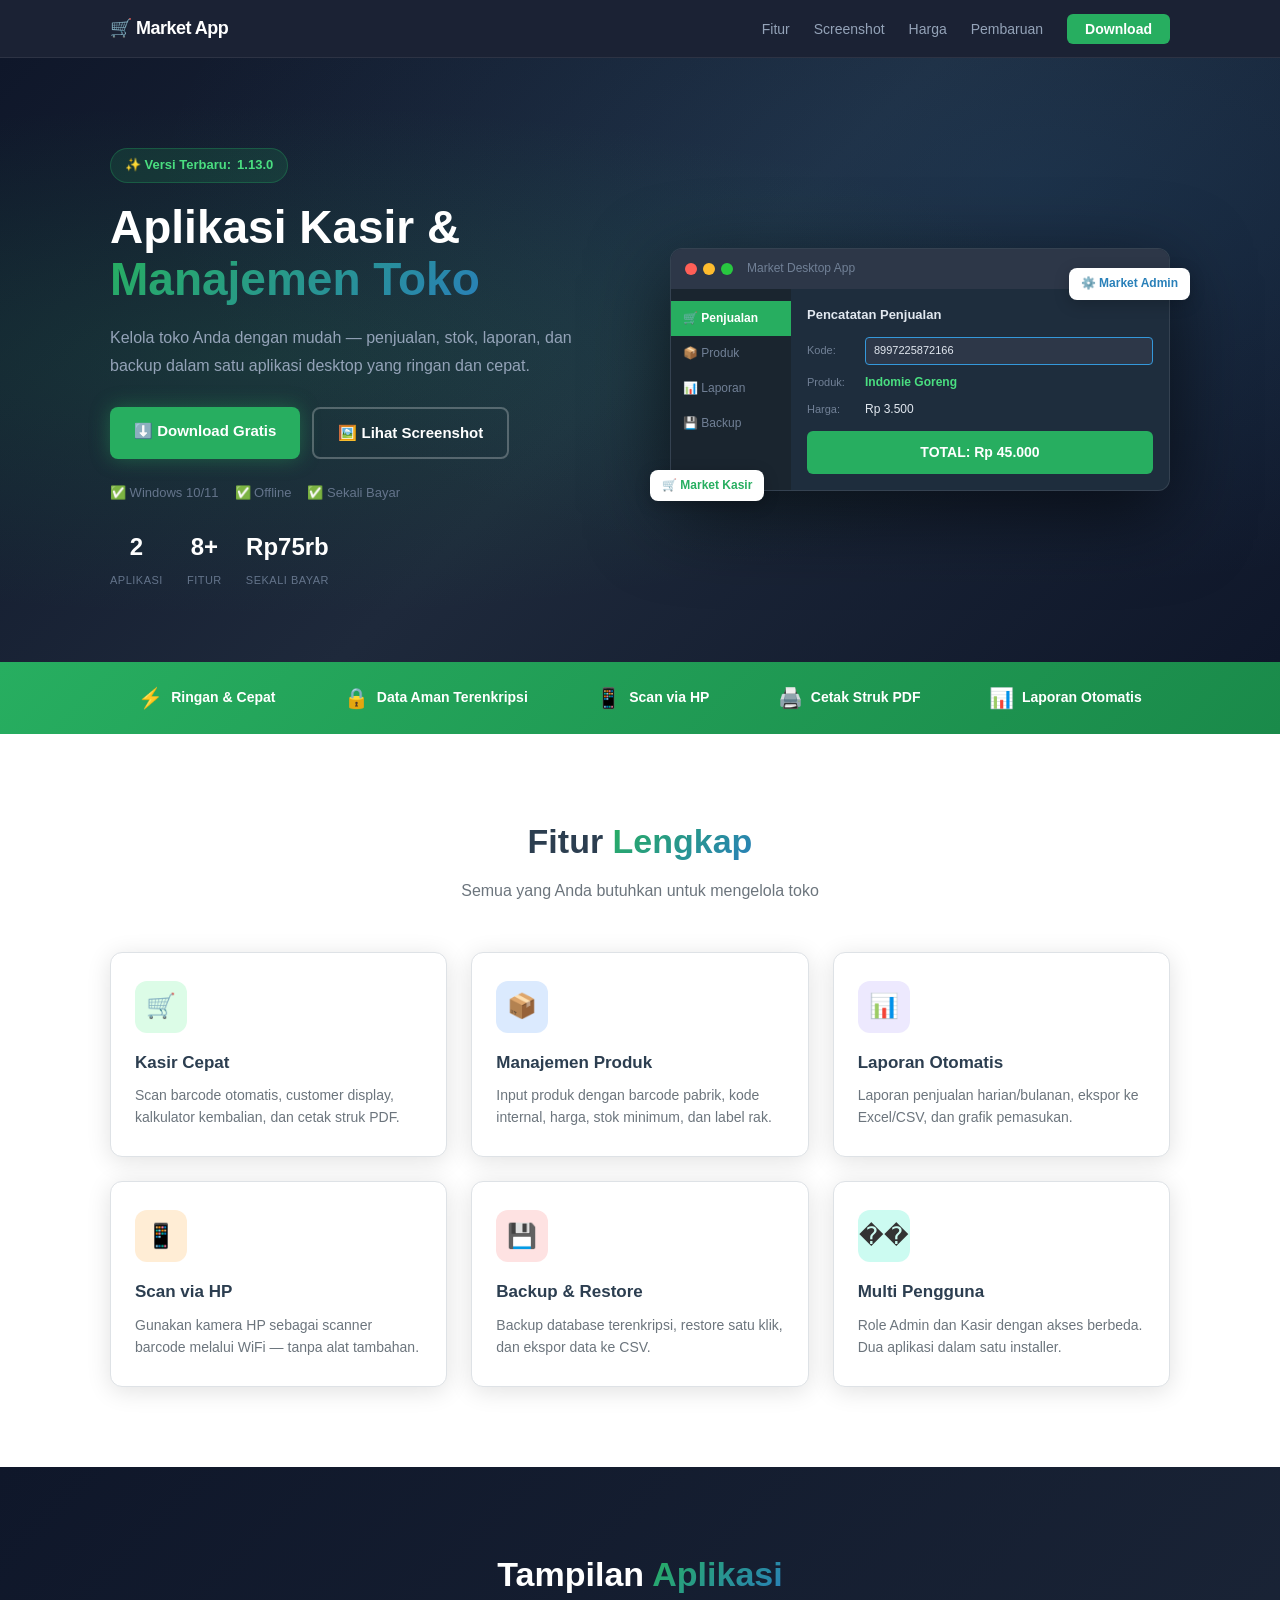
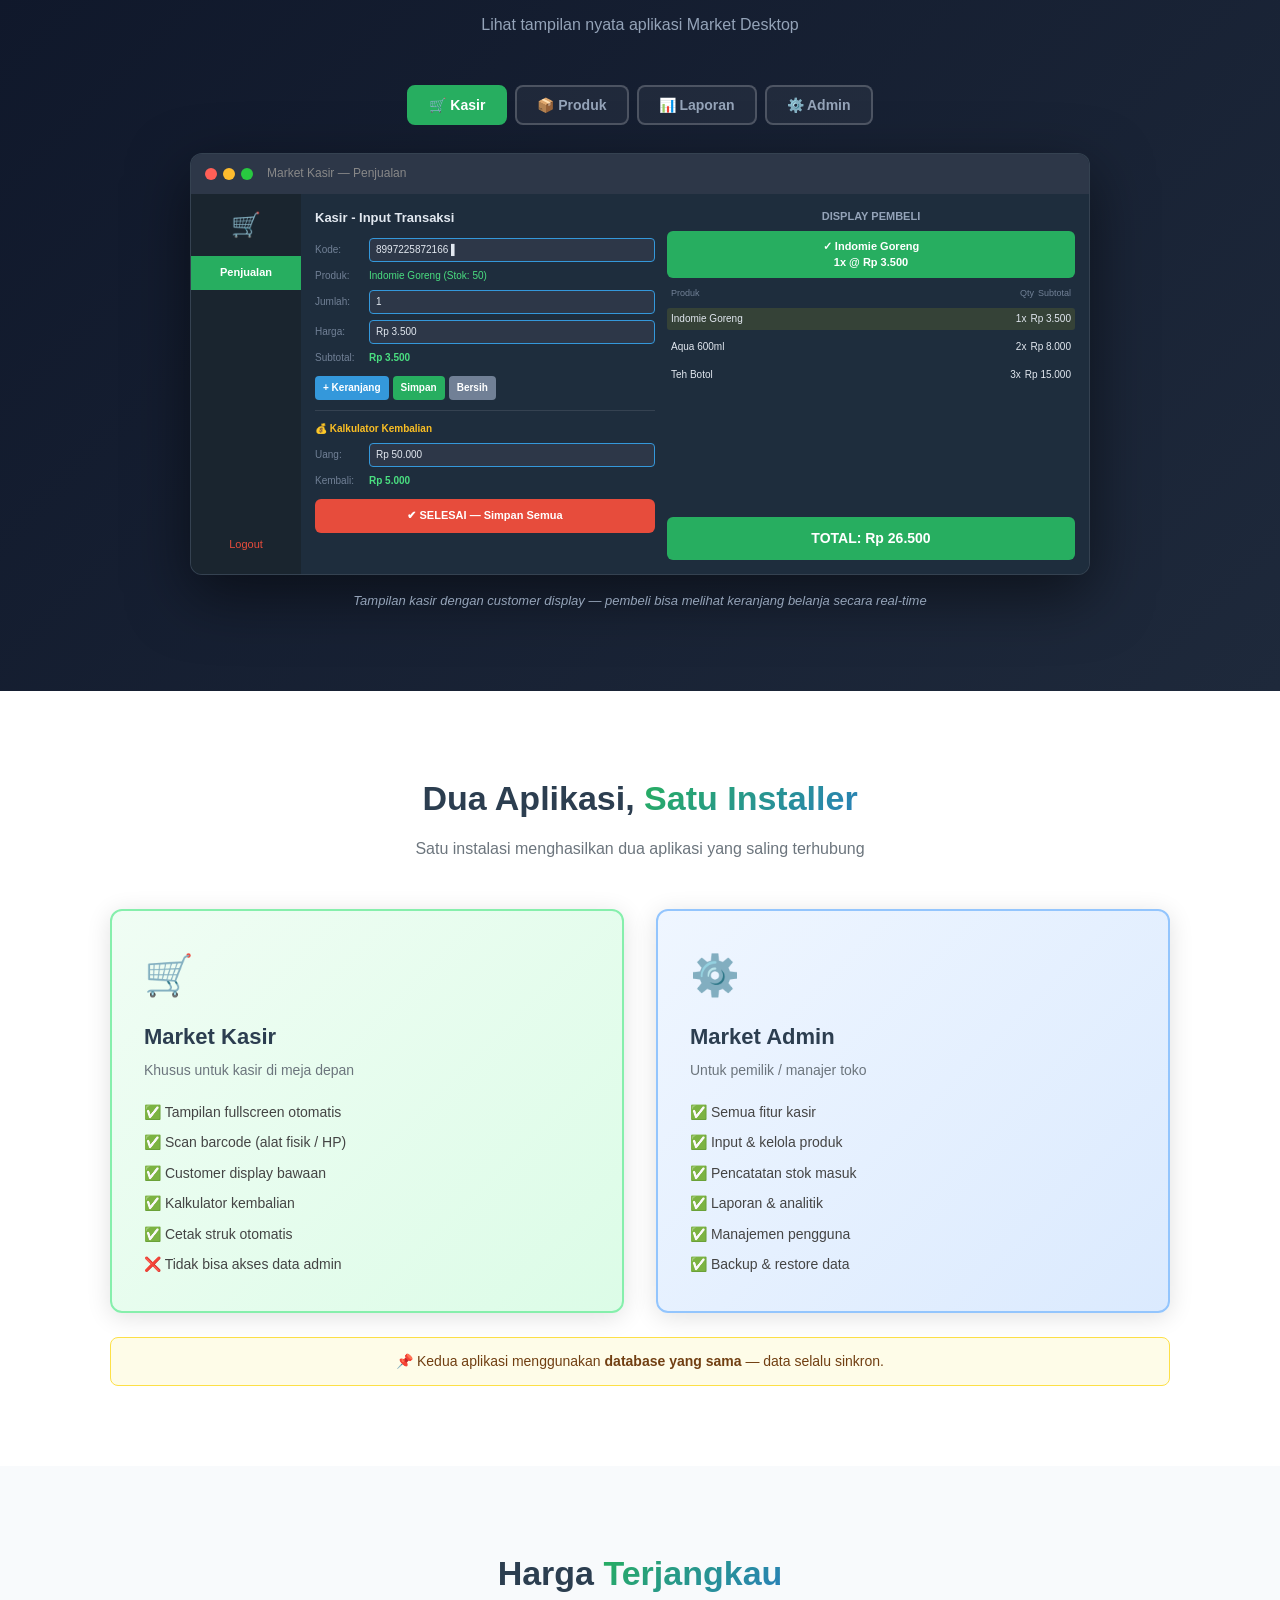
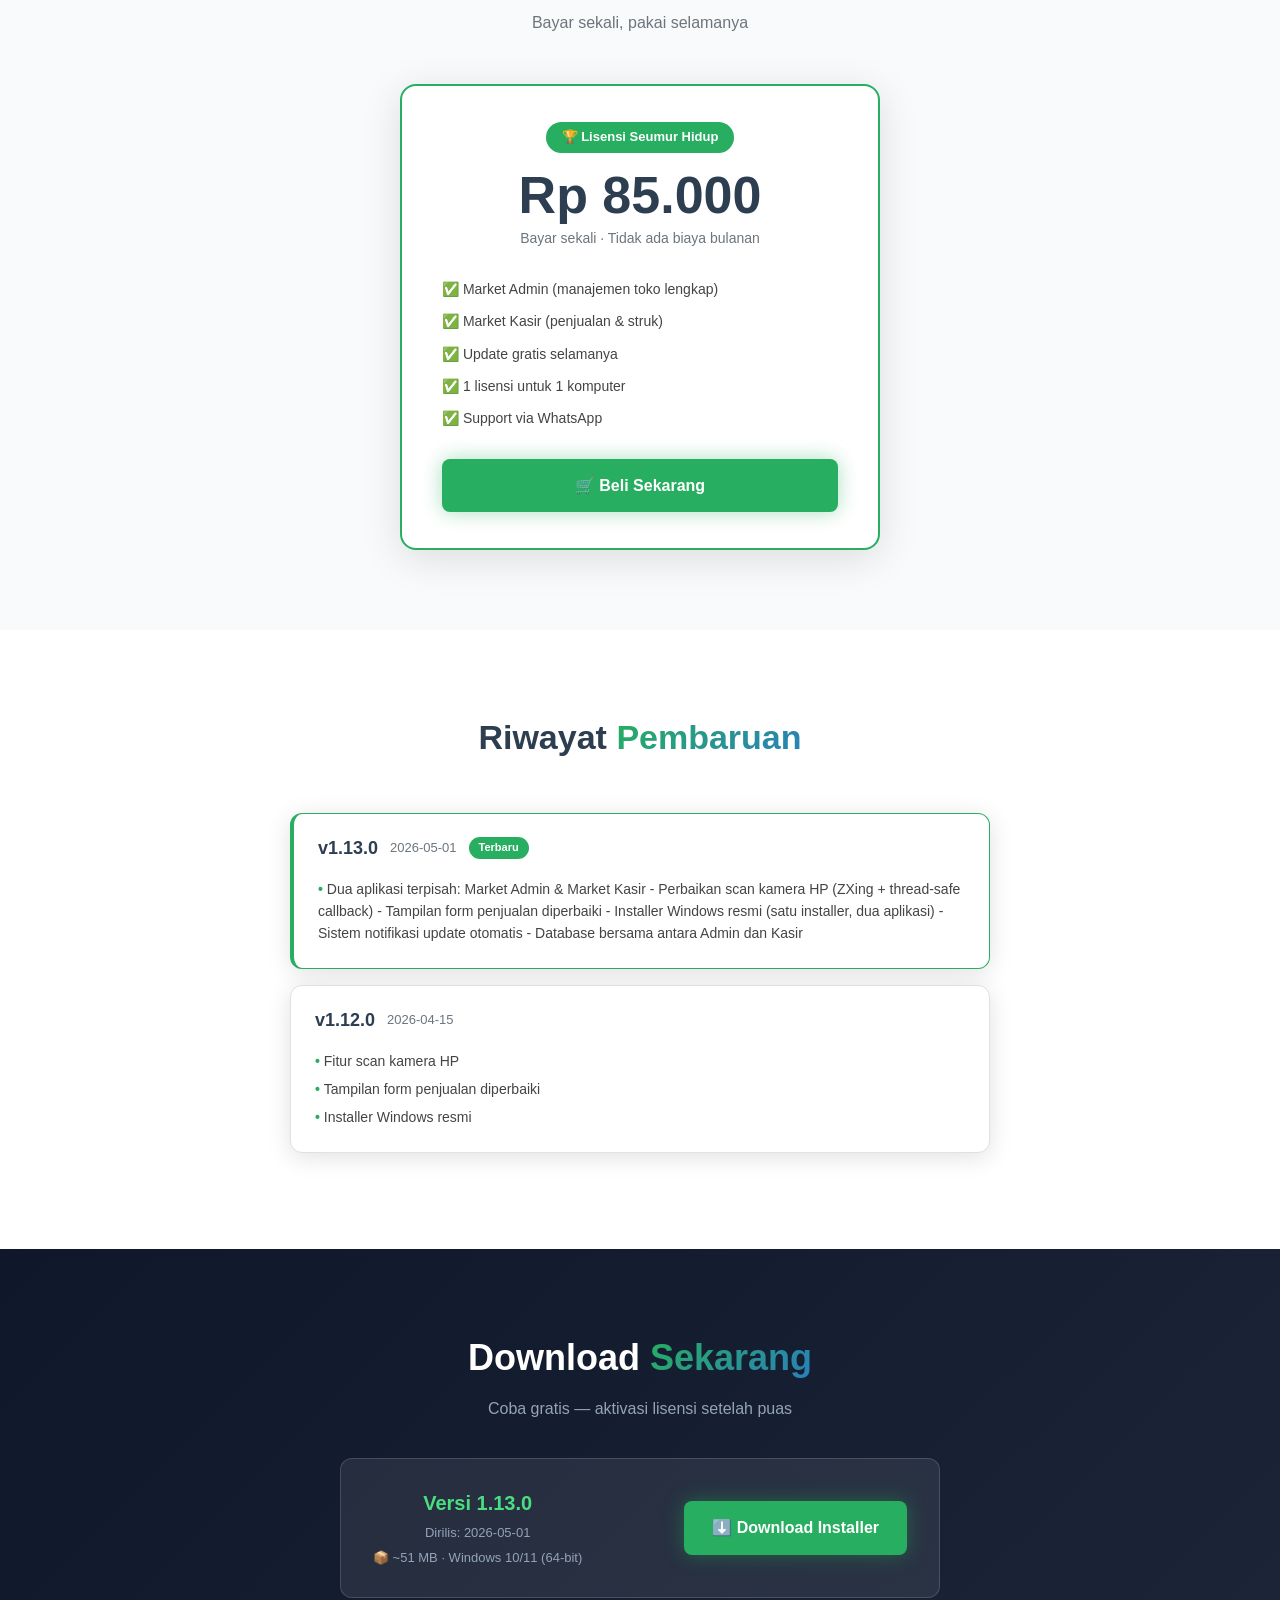
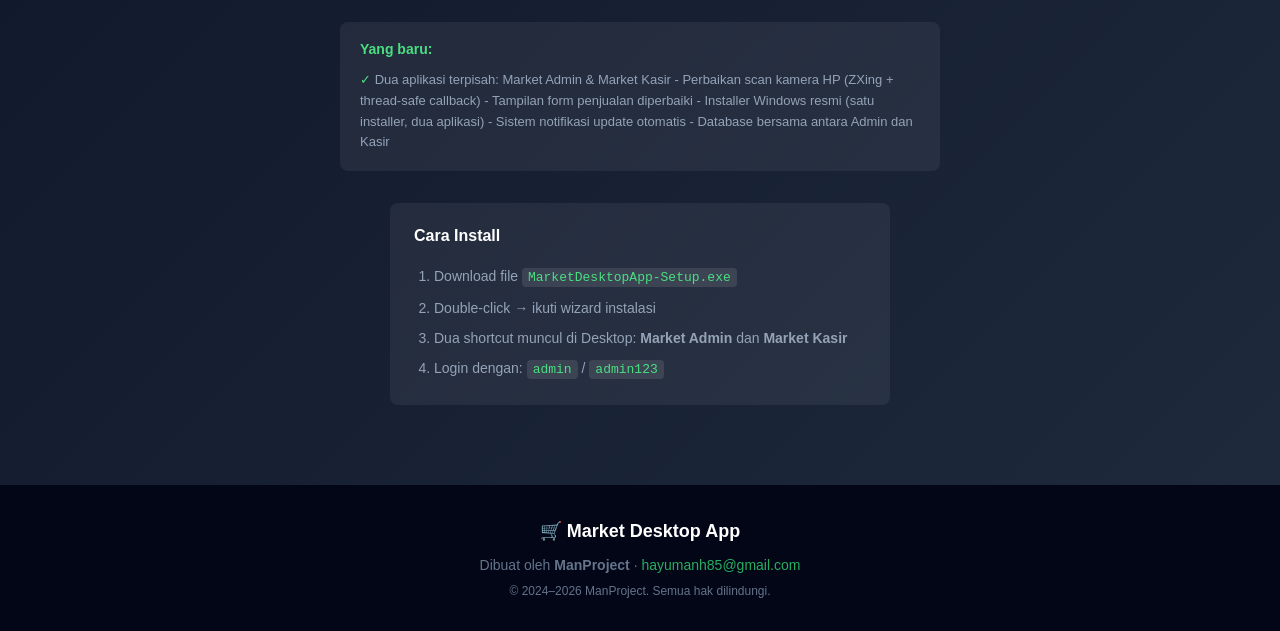
==== commit ab120bce: "Update harga Rp 85.000, hapus kotak cara beli, tombol Beli Sekarang" ====
--- a/index.html
+++ b/index.html
@@ -322,7 +322,7 @@
     </div>
     <div class="pricing-card">
       <div class="pricing-badge">🏆 Lisensi Seumur Hidup</div>
-      <div class="pricing-price">Rp 75.000</div>
+      <div class="pricing-price">Rp 85.000</div>
       <div class="pricing-sub">Bayar sekali · Tidak ada biaya bulanan</div>
       <ul class="pricing-list">
         <li>✅ Market Admin (manajemen toko lengkap)</li>
@@ -331,14 +331,7 @@
         <li>✅ 1 lisensi untuk 1 komputer</li>
         <li>✅ Support via WhatsApp</li>
       </ul>
-      <div class="pricing-rekening">
-        <strong>Cara Beli:</strong><br>
-        Transfer Rp 75.000 → <strong>BCA 1234567890 a/n ManProject</strong><br>
-        Kirim bukti + Hardware ID ke WhatsApp developer
-      </div>
-      <a href="beli.html">
-        💬 Hubungi via WhatsApp
-      </a>
+      <a href="beli.html" class="btn btn-primary glow" style="display:block;text-align:center;margin-top:16px;text-decoration:none;padding:14px;font-size:16px;font-weight:700;border-radius:8px;">🛒 Beli Sekarang</a>
     </div>
   </div>
 </section>
@@ -420,3 +413,4 @@
 </body>
 </html>
 
+
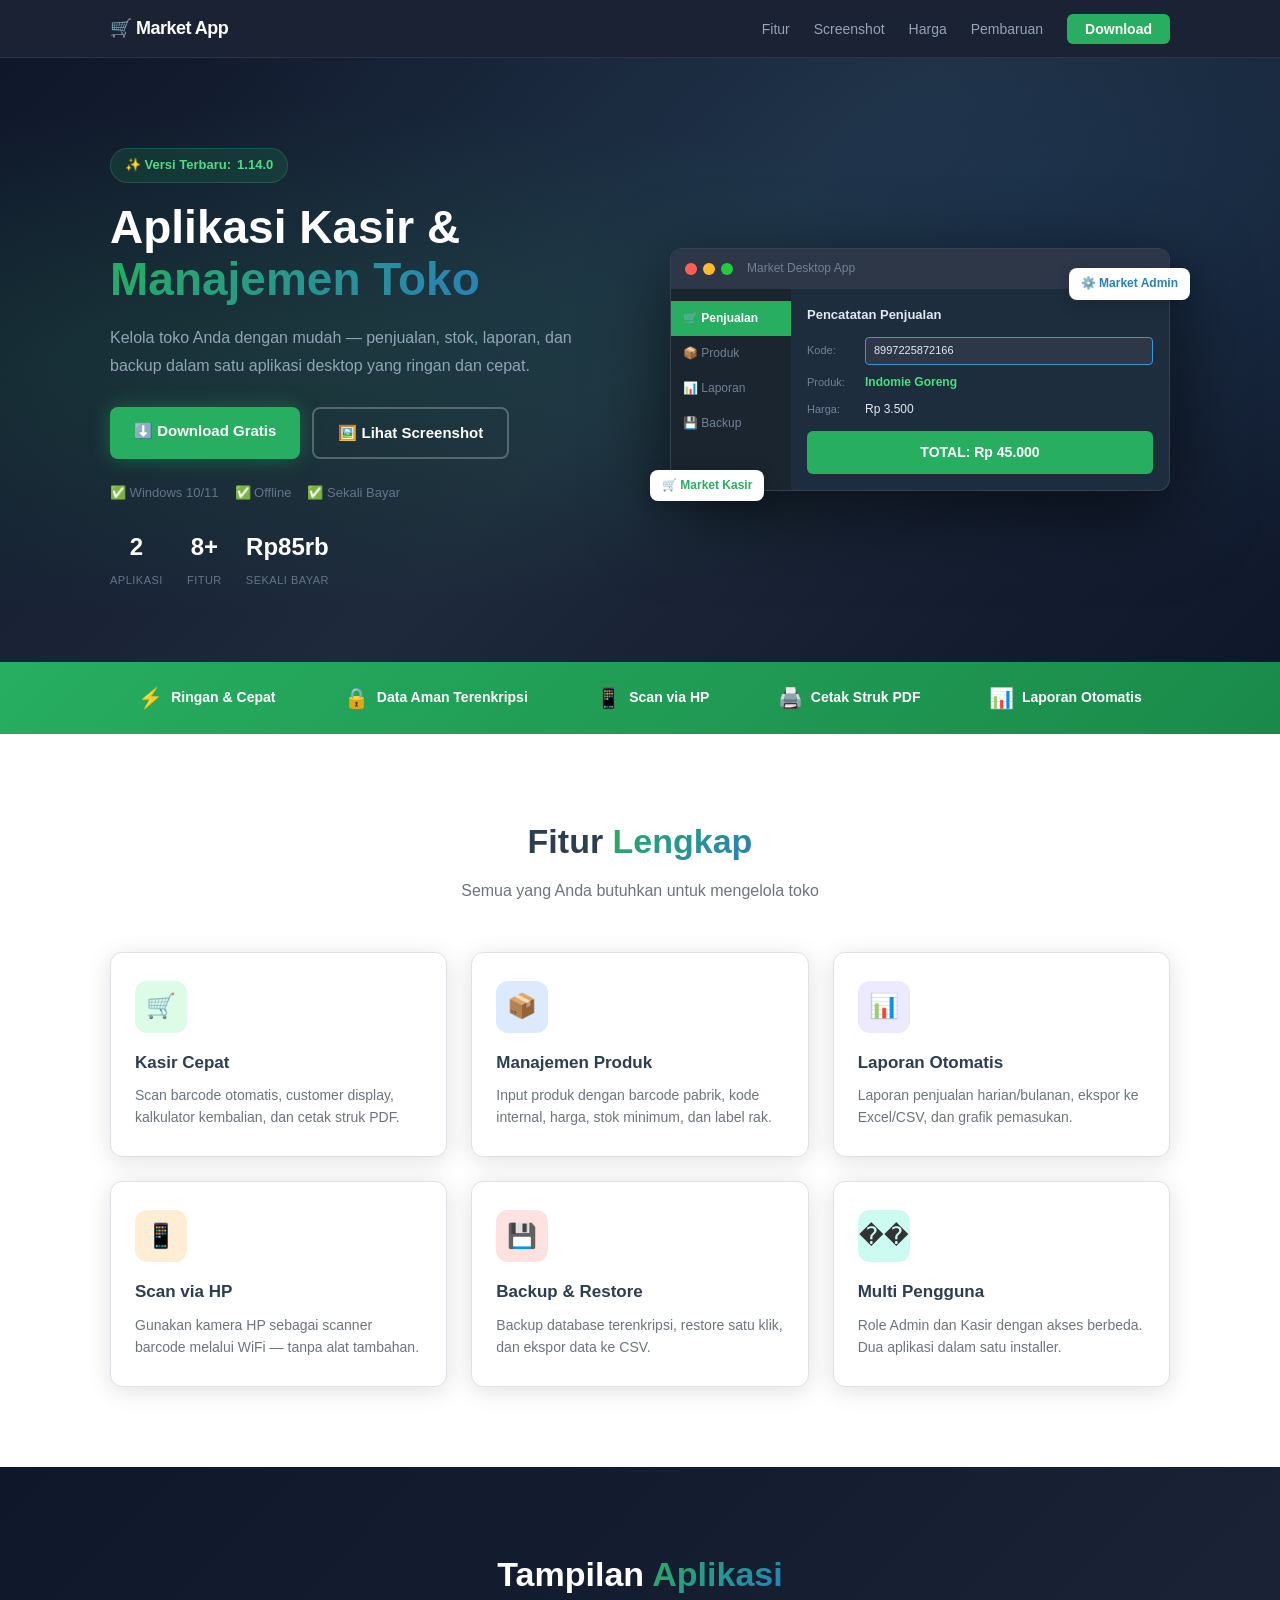
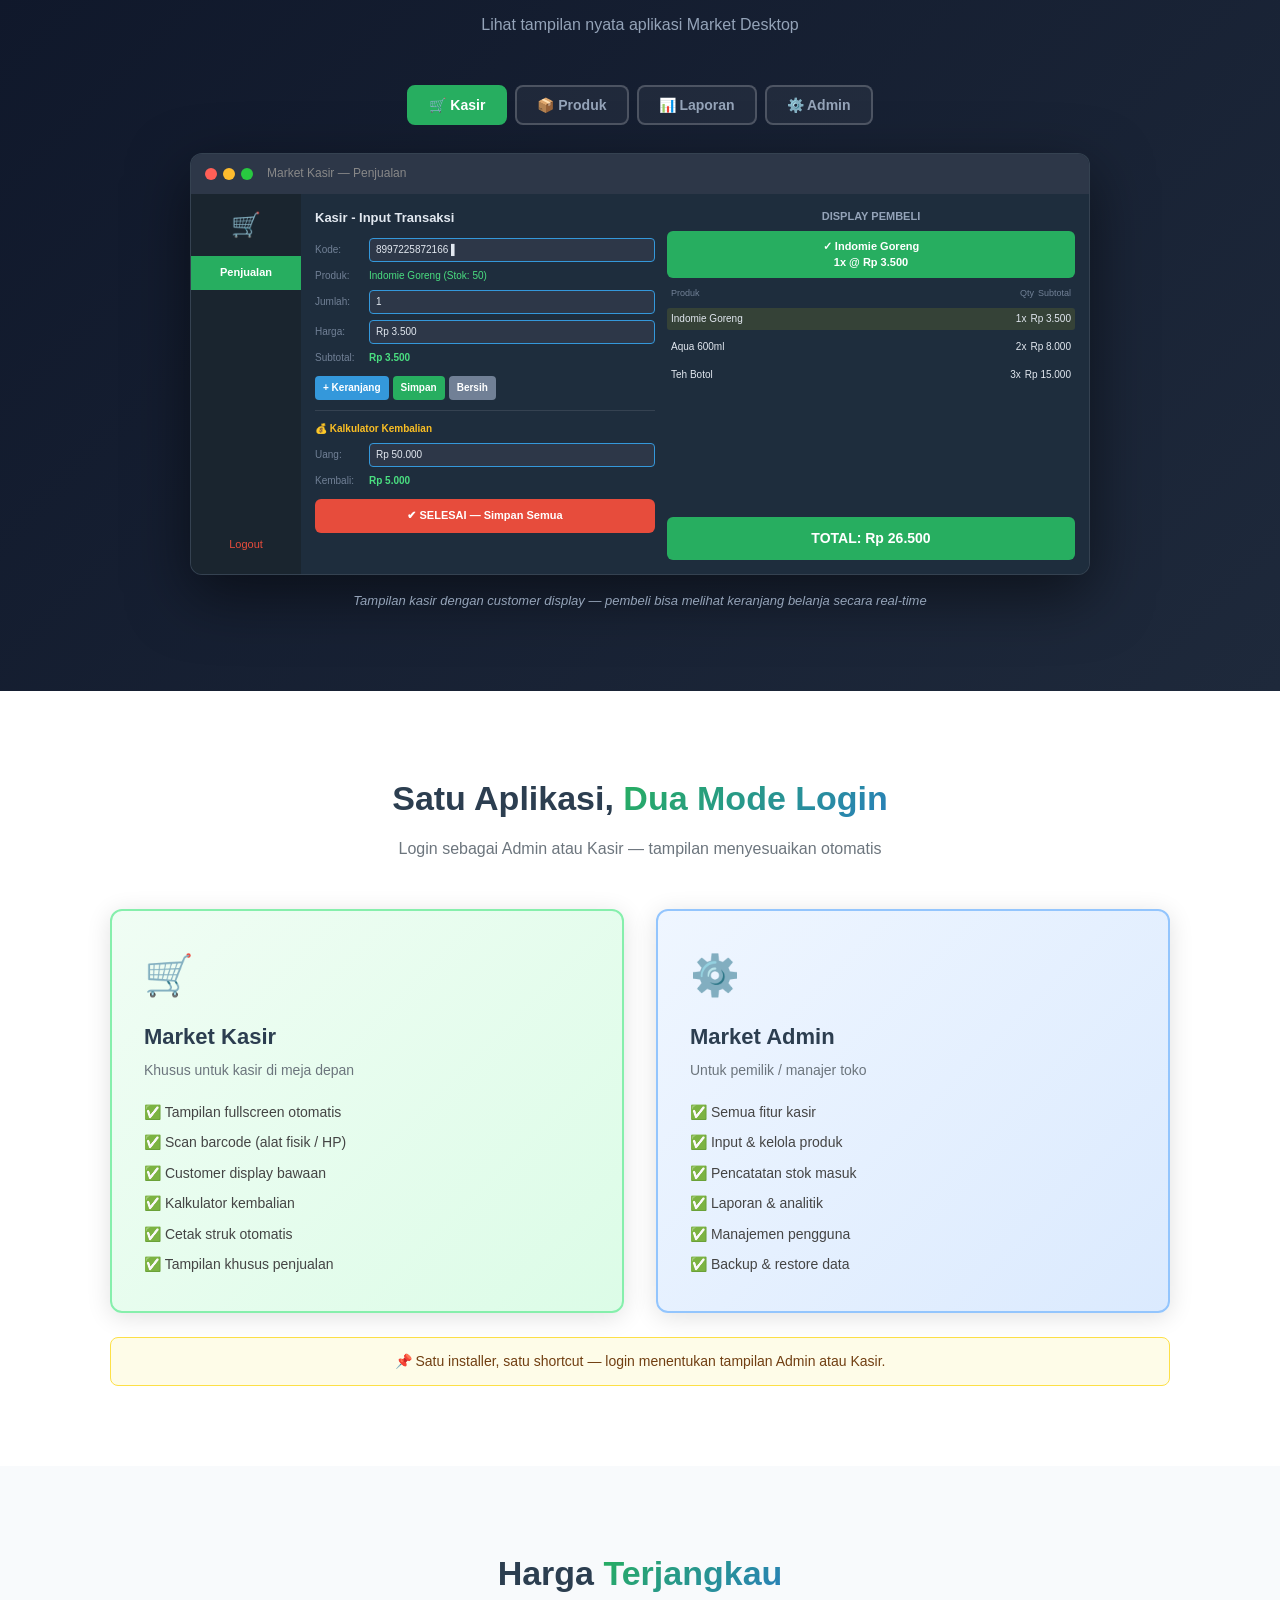
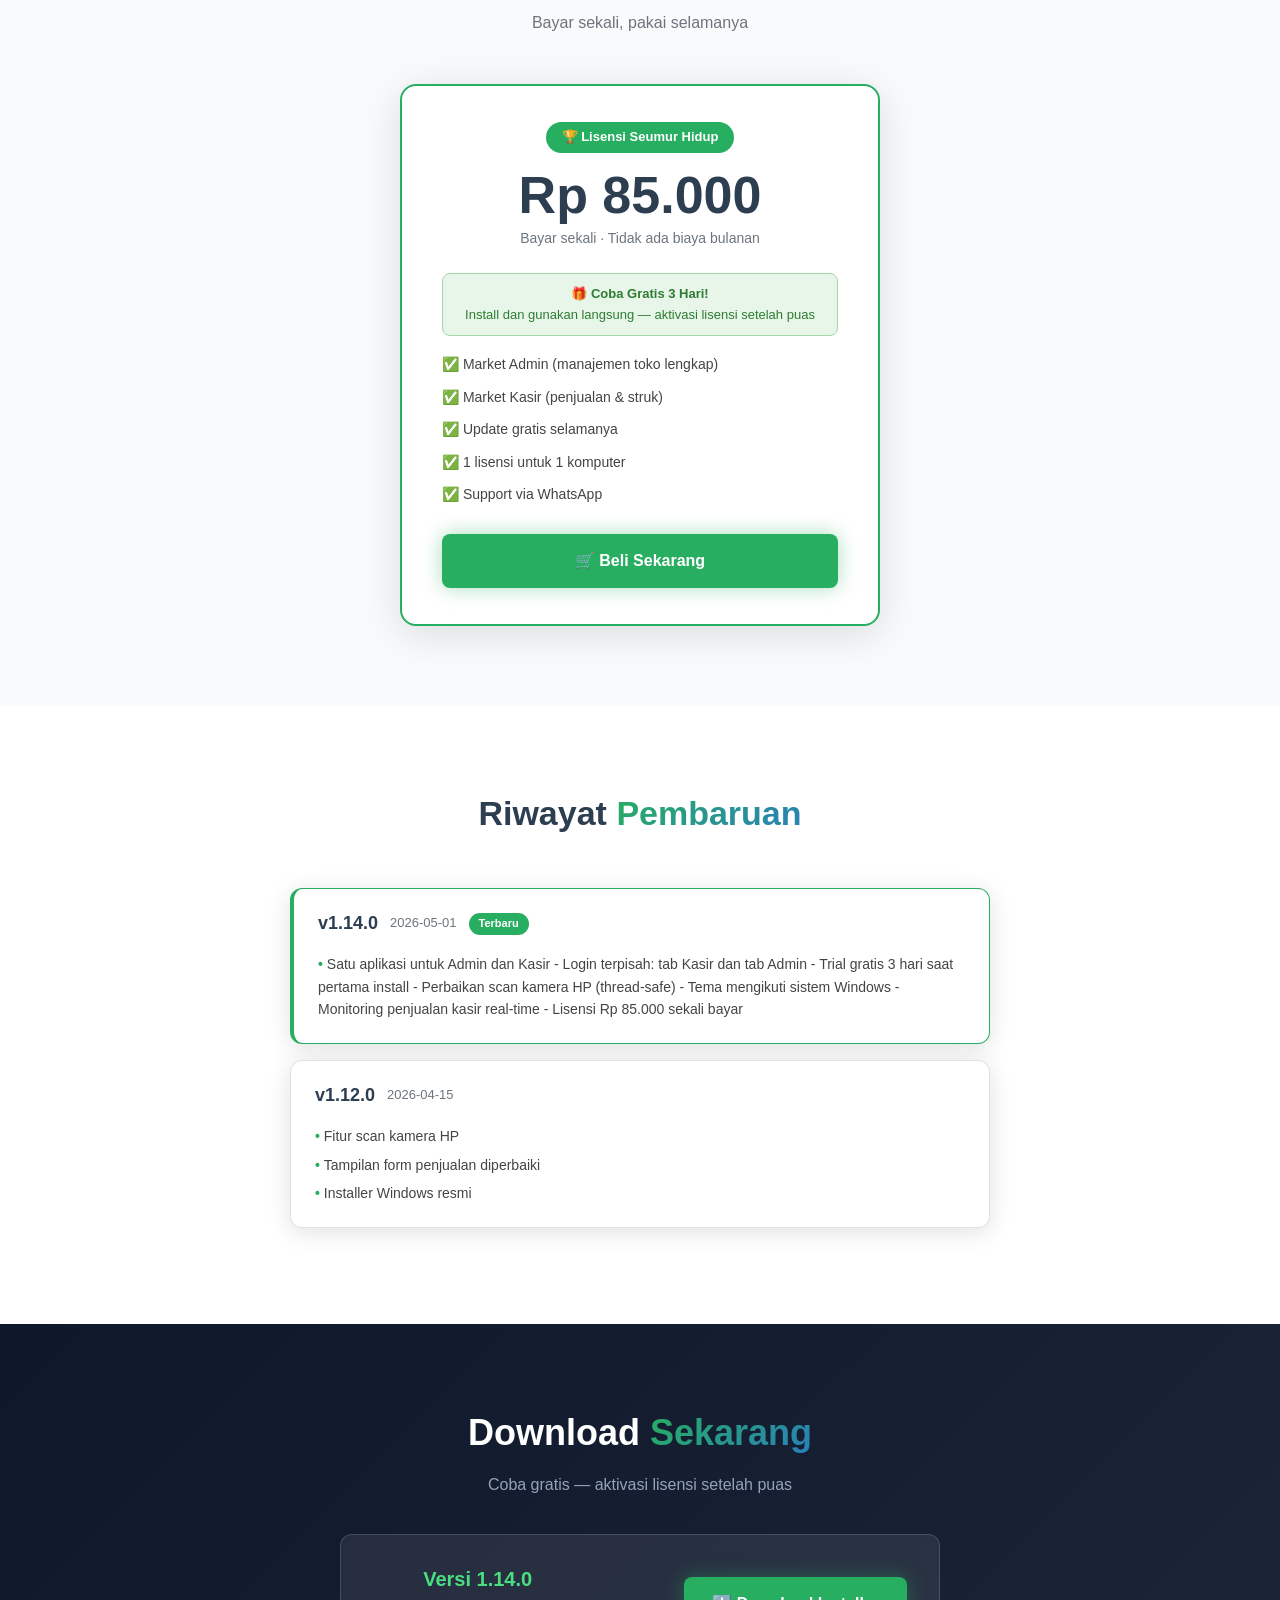
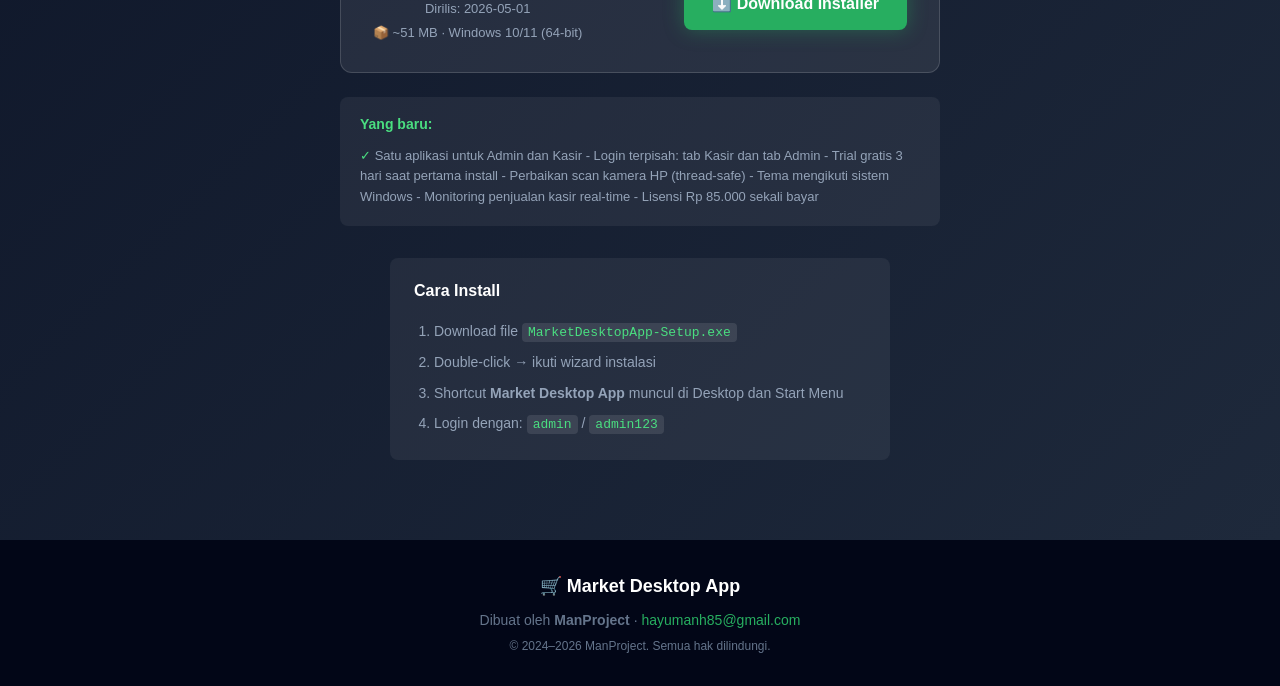
==== commit 7f9beaf9: "Update v1.14.0 - satu aplikasi, trial 3 hari, fix scan HP" ====
--- a/index.html
+++ b/index.html
@@ -26,11 +26,11 @@
   <div class="hero-bg-anim"></div>
   <div class="container hero-inner">
     <div class="hero-text" data-aos="fade-right">
-      <div class="badge pulse">✨ Versi Terbaru: <span id="hero-version">1.13.0</span></div>
+      <div class="badge pulse">✨ Versi Terbaru: <span id="hero-version">1.14.0</span></div>
       <h1>Aplikasi Kasir &amp;<br><span class="gradient-text">Manajemen Toko</span></h1>
       <p class="hero-sub">Kelola toko Anda dengan mudah — penjualan, stok, laporan, dan backup dalam satu aplikasi desktop yang ringan dan cepat.</p>
       <div class="hero-btns">
-        <a href="https://github.com/hayumanh85-hub/market-desktop-app/releases/download/v1.13.0/MarketDesktopApp-Setup.exe" class="btn btn-primary glow">⬇️ Download Gratis</a>
+        <a href="https://github.com/hayumanh85-hub/market-desktop-app/releases/download/v1.14.0/MarketDesktopApp-Setup.exe" class="btn btn-primary glow">⬇️ Download Gratis</a>
         <a href="#screenshot" class="btn btn-outline">🖼️ Lihat Screenshot</a>
       </div>
       <div class="hero-meta">
@@ -41,7 +41,7 @@
       <div class="hero-stats">
         <div class="stat"><span class="stat-num">2</span><span class="stat-lbl">Aplikasi</span></div>
         <div class="stat"><span class="stat-num">8+</span><span class="stat-lbl">Fitur</span></div>
-        <div class="stat"><span class="stat-num">Rp75rb</span><span class="stat-lbl">Sekali Bayar</span></div>
+        <div class="stat"><span class="stat-num">Rp85rb</span><span class="stat-lbl">Sekali Bayar</span></div>
       </div>
     </div>
     <div class="hero-visual" data-aos="fade-left">
@@ -279,8 +279,8 @@
 <section class="section" id="apps">
   <div class="container">
     <div class="section-header">
-      <h2 class="section-title">Dua Aplikasi, <span class="gradient-text">Satu Installer</span></h2>
-      <p class="section-sub">Satu instalasi menghasilkan dua aplikasi yang saling terhubung</p>
+      <h2 class="section-title">Satu Aplikasi, <span class="gradient-text">Dua Mode Login</span></h2>
+      <p class="section-sub">Login sebagai Admin atau Kasir — tampilan menyesuaikan otomatis</p>
     </div>
     <div class="apps-grid">
       <div class="app-card kasir">
@@ -293,7 +293,7 @@
           <li>✅ Customer display bawaan</li>
           <li>✅ Kalkulator kembalian</li>
           <li>✅ Cetak struk otomatis</li>
-          <li>❌ Tidak bisa akses data admin</li>
+          <li>✅ Tampilan khusus penjualan</li>
         </ul>
       </div>
       <div class="app-card admin">
@@ -310,7 +310,7 @@
         </ul>
       </div>
     </div>
-    <p class="apps-note">📌 Kedua aplikasi menggunakan <strong>database yang sama</strong> — data selalu sinkron.</p>
+    <p class="apps-note">📌 Satu installer, satu shortcut — login menentukan tampilan Admin atau Kasir.</p>
   </div>
 </section>
 
@@ -324,6 +324,10 @@
       <div class="pricing-badge">🏆 Lisensi Seumur Hidup</div>
       <div class="pricing-price">Rp 85.000</div>
       <div class="pricing-sub">Bayar sekali · Tidak ada biaya bulanan</div>
+      <div style="background:#e8f5e9;border:1px solid #a5d6a7;border-radius:8px;padding:10px 14px;margin:12px 0;font-size:13px;color:#2e7d32;text-align:center;">
+        <strong>🎁 Coba Gratis 3 Hari!</strong><br>
+        Install dan gunakan langsung — aktivasi lisensi setelah puas
+      </div>
       <ul class="pricing-list">
         <li>✅ Market Admin (manajemen toko lengkap)</li>
         <li>✅ Market Kasir (penjualan &amp; struk)</li>
@@ -353,11 +357,11 @@
     <p>Coba gratis — aktivasi lisensi setelah puas</p>
     <div class="download-card">
       <div class="download-info">
-        <div class="download-version">Versi <span id="dl-version">1.13.0</span></div>
+        <div class="download-version">Versi <span id="dl-version">1.14.0</span></div>
         <div class="download-date">Dirilis: <span id="dl-date">2026-05-01</span></div>
         <div class="download-size">📦 ~51 MB · Windows 10/11 (64-bit)</div>
       </div>
-      <a id="dl-btn" href="https://github.com/hayumanh85-hub/market-desktop-app/releases/download/v1.13.0/MarketDesktopApp-Setup.exe" class="btn btn-download glow" target="_blank">⬇️ Download Installer</a>
+      <a id="dl-btn" href="https://github.com/hayumanh85-hub/market-desktop-app/releases/download/v1.14.0/MarketDesktopApp-Setup.exe" class="btn btn-download glow" target="_blank">⬇️ Download Installer</a>
     </div>
     <div class="download-notes" id="dl-notes"></div>
     <div class="install-steps">
@@ -365,7 +369,7 @@
       <ol>
         <li>Download file <code>MarketDesktopApp-Setup.exe</code></li>
         <li>Double-click → ikuti wizard instalasi</li>
-        <li>Dua shortcut muncul di Desktop: <strong>Market Admin</strong> dan <strong>Market Kasir</strong></li>
+        <li>Shortcut <strong>Market Desktop App</strong> muncul di Desktop dan Start Menu</li>
         <li>Login dengan: <code>admin</code> / <code>admin123</code></li>
       </ol>
     </div>
@@ -414,3 +418,6 @@
 </html>
 
 
+
+
+
